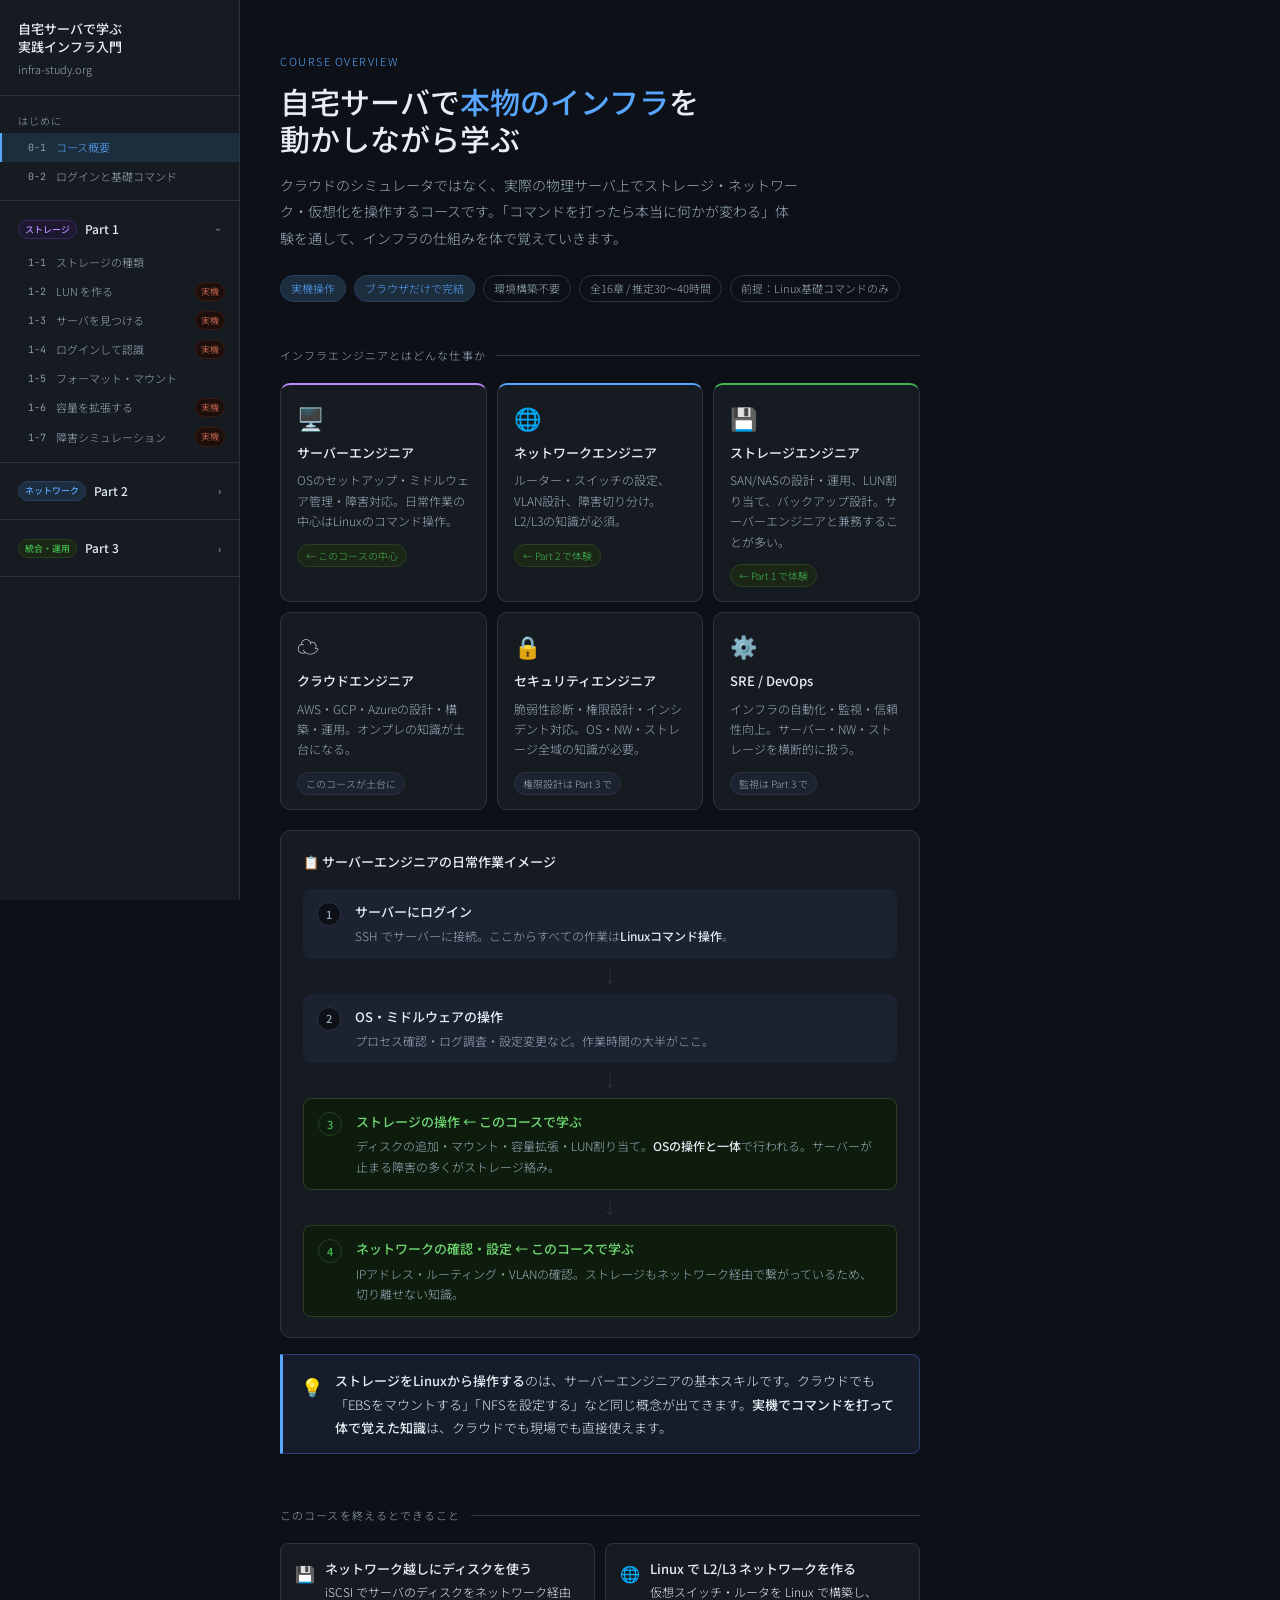
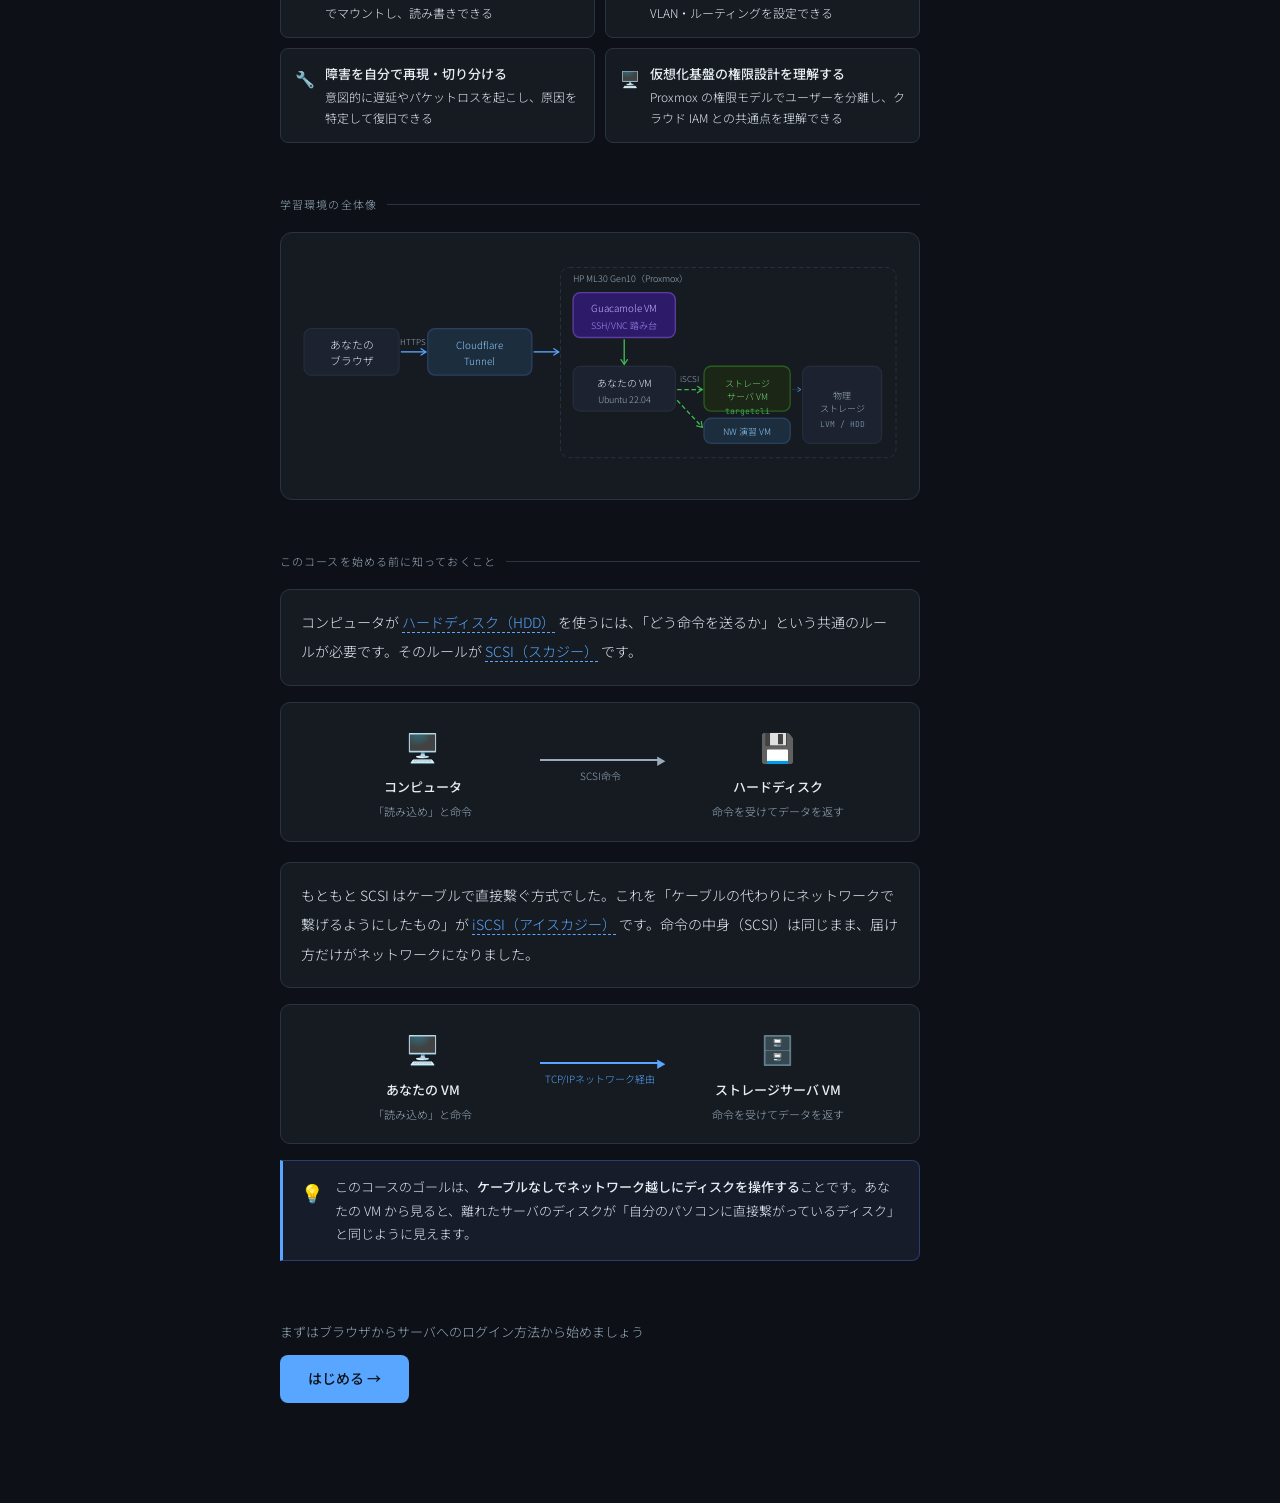
==== index.html @ ab0e3cfe "first commit" ====
<!DOCTYPE html>
<html lang="ja">
<head>
<meta charset="UTF-8">
<meta name="viewport" content="width=device-width, initial-scale=1.0">
<title>自宅サーバで学ぶ実践インフラ入門</title>
<style>
@import url('https://fonts.googleapis.com/css2?family=JetBrains+Mono:wght@400;600&family=Noto+Sans+JP:wght@300;400;500&display=swap');

:root {
  --bg: #0d1117; --bg2: #161b22; --bg3: #1c2230;
  --border: #2a3441; --text: #e2eaf3; --muted: #9aacbc;
  --accent: #58a6ff; --green: #3fb950; --amber: #d29922;
  --purple: #bc8cff; --coral: #f78166;
  --sidebar-w: 240px;
}
* { box-sizing: border-box; margin: 0; padding: 0; }
body {
  background: var(--bg); color: var(--text);
  font-family: 'Noto Sans JP', sans-serif; font-weight: 300;
  line-height: 1.7; min-height: 100vh; display: flex;
}

/* ═══ サイドバーは sidebar.js が注入 ═══ */
.main { margin-left: var(--sidebar-w); flex: 1; }
.content { max-width: 720px; padding: 52px 40px 100px; }

.hero-eyebrow { font-size: 11px; letter-spacing: 0.14em; color: var(--accent); text-transform: uppercase; margin-bottom: 12px; }
h1 { font-size: 30px; font-weight: 500; color: #e6edf3; line-height: 1.25; margin-bottom: 14px; }
h1 span { color: var(--accent); }
.hero-desc { font-size: 14px; color: var(--muted); max-width: 520px; line-height: 1.9; margin-bottom: 24px; }
.hero-badges { display: flex; gap: 8px; flex-wrap: wrap; margin-bottom: 44px; }
.badge { font-size: 11px; padding: 3px 10px; border-radius: 99px; border: 1px solid var(--border); color: var(--muted); }
.badge.hl { border-color: #2a4060; color: var(--accent); background: #1c2d3d; }

.section { margin-bottom: 52px; }
.section-title {
  font-size: 11px; letter-spacing: 0.1em; color: var(--muted);
  text-transform: uppercase; margin-bottom: 18px;
  display: flex; align-items: center; gap: 10px;
}
.section-title::after { content: ''; flex: 1; height: 1px; background: var(--border); }

/* ゴール */
.goal-grid { display: grid; grid-template-columns: 1fr 1fr; gap: 10px; }
.goal-item { display: flex; gap: 10px; align-items: flex-start; background: var(--bg2); border: 1px solid var(--border); border-radius: 8px; padding: 14px; }
.goal-icon { font-size: 16px; flex-shrink: 0; margin-top: 2px; }
.goal-text { font-size: 12px; color: var(--text); line-height: 1.7; }
.goal-text strong { color: #e6edf3; font-weight: 500; display: block; margin-bottom: 2px; font-size: 13px; }

/* 構成図 */
.arch-box { background: var(--bg2); border: 1px solid var(--border); border-radius: 12px; padding: 22px 14px; }

/* ─── 「とは」A案：ツールチップ ─── */
.sample-tag {
  display: inline-flex; align-items: center; gap: 6px;
  font-size: 11px; color: var(--amber); background: #1c1a0d;
  border: 1px solid #3a3010; border-radius: 6px; padding: 3px 10px; margin-bottom: 12px;
}
.tw { position: relative; display: inline; }
.tt {
  border-bottom: 1px dashed var(--accent); color: var(--accent);
  cursor: help;
}
.tb {
  display: none; position: absolute; bottom: calc(100% + 8px); left: 50%;
  transform: translateX(-50%);
  background: #1c2d3d; border: 1px solid #2a4060; border-radius: 8px;
  padding: 10px 14px; font-size: 12px; color: var(--text); line-height: 1.7;
  width: 250px; z-index: 200; pointer-events: none;
  box-shadow: 0 4px 16px rgba(0,0,0,0.5);
}
.tb::after {
  content: ''; position: absolute; top: 100%; left: 50%; transform: translateX(-50%);
  border: 6px solid transparent; border-top-color: #2a4060;
}
.tw:hover .tb { display: block; }
.tb-term { font-size: 10px; color: var(--accent); font-weight: 500; margin-bottom: 4px; text-transform: uppercase; letter-spacing: 0.06em; }

.sample-text {
  background: var(--bg2); border: 1px solid var(--border);
  border-radius: 10px; padding: 18px 20px; font-size: 14px; line-height: 2.1; color: var(--text);
}

/* ─── 前提説明 ─── */
.prereq-text {
  font-size: 14px; line-height: 2.1; color: var(--text);
  background: var(--bg2); border: 1px solid var(--border);
  border-radius: 10px; padding: 18px 20px; margin-bottom: 16px;
}
.prereq-flow {
  display: flex; align-items: center; gap: 0;
  background: var(--bg2); border: 1px solid var(--border);
  border-radius: 10px; padding: 20px 24px; margin-bottom: 16px;
}
.pf-node {
  flex: 1; text-align: center;
}
.pf-icon { font-size: 28px; margin-bottom: 6px; }
.pf-label { font-size: 13px; font-weight: 500; color: #e6edf3; margin-bottom: 4px; }
.pf-sub { font-size: 11px; color: var(--muted); }
.pf-arrow {
  flex: 0 0 120px; display: flex; flex-direction: column;
  align-items: center; gap: 6px;
}
.pf-arrow-line {
  width: 100%; height: 2px; background: var(--muted);
  position: relative;
}
.pf-arrow-line::after {
  content: '▶'; position: absolute; right: -6px; top: 50%;
  transform: translateY(-50%); font-size: 10px; color: var(--muted);
}
.pf-network { background: var(--accent); }
.pf-network::after { color: var(--accent); }
.pf-arrow-tag { font-size: 10px; color: var(--muted); text-align: center; }
.prereq-point {
  display: flex; gap: 12px; align-items: flex-start;
  background: #161c2a; border: 1px solid #2a3d6e; border-left: 3px solid var(--accent);
  border-radius: 0 8px 8px 0; padding: 14px 18px;
  font-size: 13px; color: var(--text); line-height: 1.8;
}
.prereq-point strong { color: #e6edf3; font-weight: 500; }
.pp-icon { font-size: 18px; flex-shrink: 0; margin-top: 1px; }

/* ── インフラ業種 ── */
.infra-roles {
  display: grid; grid-template-columns: 1fr 1fr 1fr; gap: 10px; margin-bottom: 20px;
}
.ir-item {
  background: var(--bg2); border: 1px solid var(--border);
  border-radius: 10px; padding: 14px 16px;
}
.ir-server  { border-top: 2px solid var(--purple); }
.ir-network { border-top: 2px solid var(--accent); }
.ir-storage { border-top: 2px solid var(--green); }
.ir-icon { font-size: 22px; margin-bottom: 6px; }
.ir-name { font-size: 13px; font-weight: 500; color: #e6edf3; margin-bottom: 6px; }
.ir-desc { font-size: 12px; color: var(--muted); line-height: 1.7; margin-bottom: 8px; }
.ir-tag {
  font-size: 10px; padding: 2px 8px; border-radius: 99px; display: inline-block;
  background: var(--bg3); color: var(--muted); border: 1px solid var(--border);
}
.ir-this { background: #1c2616; color: var(--green); border-color: #2a4020; }

/* ── 日常作業フロー ── */
.infra-day {
  background: var(--bg2); border: 1px solid var(--border);
  border-radius: 10px; padding: 20px 22px; margin-bottom: 16px;
}
.infra-day-title { font-size: 13px; font-weight: 500; color: #e6edf3; margin-bottom: 16px; }
.infra-day-flow { display: flex; flex-direction: column; gap: 0; }
.idf-step {
  display: flex; gap: 14px; align-items: flex-start;
  padding: 12px 14px; border-radius: 8px; background: var(--bg3);
}
.idf-highlight { background: #0e1c0d; border: 1px solid #2a4020; }
.idf-arrow { text-align: center; color: var(--border); font-size: 16px; padding: 4px 0 4px 20px; }
.idf-num {
  width: 24px; height: 24px; border-radius: 50%; background: var(--bg);
  border: 1px solid var(--border); display: flex; align-items: center; justify-content: center;
  font-size: 11px; font-weight: 500; color: var(--muted); flex-shrink: 0; margin-top: 1px;
}
.idf-highlight .idf-num { border-color: #2a4020; color: var(--green); background: #0e1c0d; }
.idf-title { font-size: 13px; font-weight: 500; color: #e6edf3; margin-bottom: 3px; }
.idf-highlight .idf-title { color: #6fd672; }
.idf-desc { font-size: 12px; color: var(--muted); line-height: 1.7; }
.idf-desc strong { color: var(--text); font-weight: 500; }

/* ── なぜ学ぶか ── */
.infra-why {
  display: flex; gap: 12px; align-items: flex-start;
  background: #161c2a; border: 1px solid #2a3d6e; border-left: 3px solid var(--accent);
  border-radius: 0 8px 8px 0; padding: 14px 18px;
  font-size: 13px; color: var(--text); line-height: 1.8;
}
.infra-why strong { color: #e6edf3; font-weight: 500; }
.iw-icon { font-size: 18px; flex-shrink: 0; margin-top: 1px; }

/* スタート */
.start-area { display: flex; flex-direction: column; align-items: flex-start; gap: 12px; padding-top: 8px; }
.start-note { font-size: 13px; color: var(--muted); }
.start-btn {
  display: inline-flex; align-items: center; gap: 8px; padding: 12px 28px;
  border-radius: 8px; background: var(--accent); color: #0d1117;
  font-size: 14px; font-weight: 500; font-family: 'Noto Sans JP', sans-serif;
  border: none; cursor: pointer; text-decoration: none; transition: opacity 0.15s;
}
.start-btn:hover { opacity: 0.88; }
</style>
</head>
<body data-page="index.html">

<!-- ═══ メイン ═══ -->
<main class="main sb-main-wrap">
<div class="content">

  <p class="hero-eyebrow">Course Overview</p>
  <h1>自宅サーバで<span>本物のインフラ</span>を<br>動かしながら学ぶ</h1>
  <p class="hero-desc">クラウドのシミュレータではなく、実際の物理サーバ上でストレージ・ネットワーク・仮想化を操作するコースです。「コマンドを打ったら本当に何かが変わる」体験を通して、インフラの仕組みを体で覚えていきます。</p>
  <div class="hero-badges">
    <span class="badge hl">実機操作</span>
    <span class="badge hl">ブラウザだけで完結</span>
    <span class="badge">環境構築不要</span>
    <span class="badge">全16章 / 推定30〜40時間</span>
    <span class="badge">前提：Linux基礎コマンドのみ</span>
  </div>

  <!-- インフラ業種とストレージの位置づけ -->
  <div class="section">
    <p class="section-title">インフラエンジニアとはどんな仕事か</p>

    <div class="infra-roles">
      <div class="ir-item ir-server">
        <div class="ir-icon">🖥️</div>
        <div class="ir-name">サーバーエンジニア</div>
        <div class="ir-desc">OSのセットアップ・ミドルウェア管理・障害対応。日常作業の中心はLinuxのコマンド操作。</div>
        <div class="ir-tag ir-this">← このコースの中心</div>
      </div>
      <div class="ir-item ir-network">
        <div class="ir-icon">🌐</div>
        <div class="ir-name">ネットワークエンジニア</div>
        <div class="ir-desc">ルーター・スイッチの設定、VLAN設計、障害切り分け。L2/L3の知識が必須。</div>
        <div class="ir-tag ir-this">← Part 2 で体験</div>
      </div>
      <div class="ir-item ir-storage">
        <div class="ir-icon">💾</div>
        <div class="ir-name">ストレージエンジニア</div>
        <div class="ir-desc">SAN/NASの設計・運用、LUN割り当て、バックアップ設計。サーバーエンジニアと兼務することが多い。</div>
        <div class="ir-tag ir-this">← Part 1 で体験</div>
      </div>
      <div class="ir-item">
        <div class="ir-icon">☁️</div>
        <div class="ir-name">クラウドエンジニア</div>
        <div class="ir-desc">AWS・GCP・Azureの設計・構築・運用。オンプレの知識が土台になる。</div>
        <div class="ir-tag">このコースが土台に</div>
      </div>
      <div class="ir-item">
        <div class="ir-icon">🔒</div>
        <div class="ir-name">セキュリティエンジニア</div>
        <div class="ir-desc">脆弱性診断・権限設計・インシデント対応。OS・NW・ストレージ全域の知識が必要。</div>
        <div class="ir-tag">権限設計は Part 3 で</div>
      </div>
      <div class="ir-item">
        <div class="ir-icon">⚙️</div>
        <div class="ir-name">SRE / DevOps</div>
        <div class="ir-desc">インフラの自動化・監視・信頼性向上。サーバー・NW・ストレージを横断的に扱う。</div>
        <div class="ir-tag">監視は Part 3 で</div>
      </div>
    </div>

    <div class="infra-day">
      <div class="infra-day-title">📋 サーバーエンジニアの日常作業イメージ</div>
      <div class="infra-day-flow">
        <div class="idf-step">
          <div class="idf-num">1</div>
          <div class="idf-body">
            <div class="idf-title">サーバーにログイン</div>
            <div class="idf-desc">SSH でサーバーに接続。ここからすべての作業は<strong>Linuxコマンド操作</strong>。</div>
          </div>
        </div>
        <div class="idf-arrow">↓</div>
        <div class="idf-step">
          <div class="idf-num">2</div>
          <div class="idf-body">
            <div class="idf-title">OS・ミドルウェアの操作</div>
            <div class="idf-desc">プロセス確認・ログ調査・設定変更など。作業時間の大半がここ。</div>
          </div>
        </div>
        <div class="idf-arrow">↓</div>
        <div class="idf-step idf-highlight">
          <div class="idf-num">3</div>
          <div class="idf-body">
            <div class="idf-title">ストレージの操作 ← このコースで学ぶ</div>
            <div class="idf-desc">ディスクの追加・マウント・容量拡張・LUN割り当て。<strong>OSの操作と一体</strong>で行われる。サーバーが止まる障害の多くがストレージ絡み。</div>
          </div>
        </div>
        <div class="idf-arrow">↓</div>
        <div class="idf-step idf-highlight">
          <div class="idf-num">4</div>
          <div class="idf-body">
            <div class="idf-title">ネットワークの確認・設定 ← このコースで学ぶ</div>
            <div class="idf-desc">IPアドレス・ルーティング・VLANの確認。ストレージもネットワーク経由で繋がっているため、切り離せない知識。</div>
          </div>
        </div>
      </div>
    </div>

    <div class="infra-why">
      <span class="iw-icon">💡</span>
      <div>
        <strong>ストレージをLinuxから操作する</strong>のは、サーバーエンジニアの基本スキルです。クラウドでも「EBSをマウントする」「NFSを設定する」など同じ概念が出てきます。<strong>実機でコマンドを打って体で覚えた知識</strong>は、クラウドでも現場でも直接使えます。
      </div>
    </div>
  </div>

  <!-- ゴール -->
  <div class="section">
    <p class="section-title">このコースを終えるとできること</p>
    <div class="goal-grid">
      <div class="goal-item"><span class="goal-icon">💾</span><div class="goal-text"><strong>ネットワーク越しにディスクを使う</strong>iSCSI でサーバのディスクをネットワーク経由でマウントし、読み書きできる</div></div>
      <div class="goal-item"><span class="goal-icon">🌐</span><div class="goal-text"><strong>Linux で L2/L3 ネットワークを作る</strong>仮想スイッチ・ルータを Linux で構築し、VLAN・ルーティングを設定できる</div></div>
      <div class="goal-item"><span class="goal-icon">🔧</span><div class="goal-text"><strong>障害を自分で再現・切り分ける</strong>意図的に遅延やパケットロスを起こし、原因を特定して復旧できる</div></div>
      <div class="goal-item"><span class="goal-icon">🖥️</span><div class="goal-text"><strong>仮想化基盤の権限設計を理解する</strong>Proxmox の権限モデルでユーザーを分離し、クラウド IAM との共通点を理解できる</div></div>
    </div>
  </div>

  <!-- 構成図 -->
  <div class="section">
    <p class="section-title">学習環境の全体像</p>
    <div class="arch-box">
      <svg width="100%" viewBox="0 0 680 240" xmlns="http://www.w3.org/2000/svg">
        <defs>
          <marker id="arr" viewBox="0 0 10 10" refX="8" refY="5" markerWidth="6" markerHeight="6" orient="auto-start-reverse"><path d="M2 1L8 5L2 9" fill="none" stroke="#58a6ff" stroke-width="1.5" stroke-linecap="round"/></marker>
          <marker id="arr-g" viewBox="0 0 10 10" refX="8" refY="5" markerWidth="6" markerHeight="6" orient="auto-start-reverse"><path d="M2 1L8 5L2 9" fill="none" stroke="#3fb950" stroke-width="1.5" stroke-linecap="round"/></marker>
        </defs>
        <rect x="10" y="82" width="106" height="52" rx="8" fill="#1c2230" stroke="#2a3441" stroke-width="1"/>
        <text x="63" y="105" text-anchor="middle" font-family="Noto Sans JP,sans-serif" font-size="12" fill="#e2eaf3">あなたの</text>
        <text x="63" y="123" text-anchor="middle" font-family="Noto Sans JP,sans-serif" font-size="12" fill="#e2eaf3">ブラウザ</text>
        <line x1="118" y1="108" x2="146" y2="108" stroke="#58a6ff" stroke-width="1.5" marker-end="url(#arr)"/>
        <text x="132" y="100" text-anchor="middle" font-family="Noto Sans JP,sans-serif" font-size="9" fill="#9aacbc">HTTPS</text>
        <rect x="148" y="82" width="116" height="52" rx="8" fill="#1c2d3d" stroke="#2a4060" stroke-width="1.5"/>
        <text x="206" y="105" text-anchor="middle" font-family="Noto Sans JP,sans-serif" font-size="11" fill="#8ecbff">Cloudflare</text>
        <text x="206" y="123" text-anchor="middle" font-family="Noto Sans JP,sans-serif" font-size="11" fill="#8ecbff">Tunnel</text>
        <line x1="266" y1="108" x2="294" y2="108" stroke="#58a6ff" stroke-width="1.5" marker-end="url(#arr)"/>
        <rect x="296" y="14" width="374" height="212" rx="10" fill="none" stroke="#2a3441" stroke-width="1" stroke-dasharray="5 3"/>
        <text x="310" y="30" font-family="Noto Sans JP,sans-serif" font-size="10" fill="#9aacbc">HP ML30 Gen10（Proxmox）</text>
        <rect x="310" y="42" width="114" height="50" rx="8" fill="#2d1b69" stroke="#5a3d9e" stroke-width="1.5"/>
        <text x="367" y="64" text-anchor="middle" font-family="Noto Sans JP,sans-serif" font-size="11" fill="#c4b5fd">Guacamole VM</text>
        <text x="367" y="82" text-anchor="middle" font-family="Noto Sans JP,sans-serif" font-size="10" fill="#a78bfa">SSH/VNC 踏み台</text>
        <line x1="367" y1="94" x2="367" y2="122" stroke="#3fb950" stroke-width="1.5" marker-end="url(#arr-g)"/>
        <rect x="310" y="124" width="114" height="50" rx="8" fill="#1c2230" stroke="#2a3441" stroke-width="1"/>
        <text x="367" y="147" text-anchor="middle" font-family="Noto Sans JP,sans-serif" font-size="11" fill="#e2eaf3">あなたの VM</text>
        <text x="367" y="165" text-anchor="middle" font-family="Noto Sans JP,sans-serif" font-size="10" fill="#9aacbc">Ubuntu 22.04</text>
        <line x1="426" y1="150" x2="454" y2="150" stroke="#3fb950" stroke-width="1.5" stroke-dasharray="5 3" marker-end="url(#arr-g)"/>
        <text x="440" y="142" text-anchor="middle" font-family="Noto Sans JP,sans-serif" font-size="9" fill="#9aacbc">iSCSI</text>
        <line x1="426" y1="162" x2="454" y2="192" stroke="#3fb950" stroke-width="1.5" stroke-dasharray="5 3" marker-end="url(#arr-g)"/>
        <rect x="456" y="124" width="96" height="50" rx="8" fill="#1c2616" stroke="#2a5c1c" stroke-width="1.5"/>
        <text x="504" y="147" text-anchor="middle" font-family="Noto Sans JP,sans-serif" font-size="10" fill="#6fd672">ストレージ</text>
        <text x="504" y="162" text-anchor="middle" font-family="Noto Sans JP,sans-serif" font-size="10" fill="#6fd672">サーバ VM</text>
        <text x="504" y="177" text-anchor="middle" font-family="JetBrains Mono,monospace" font-size="9" fill="#3fb950">targetcli</text>
        <rect x="456" y="182" width="96" height="28" rx="8" fill="#1c2d3d" stroke="#2a4060" stroke-width="1.5"/>
        <text x="504" y="201" text-anchor="middle" font-family="Noto Sans JP,sans-serif" font-size="10" fill="#8ecbff">NW 演習 VM</text>
        <rect x="566" y="124" width="88" height="86" rx="8" fill="#1c2230" stroke="#2a3441" stroke-width="1"/>
        <text x="610" y="160" text-anchor="middle" font-family="Noto Sans JP,sans-serif" font-size="10" fill="#9aacbc">物理</text>
        <text x="610" y="175" text-anchor="middle" font-family="Noto Sans JP,sans-serif" font-size="10" fill="#9aacbc">ストレージ</text>
        <text x="610" y="192" text-anchor="middle" font-family="JetBrains Mono,monospace" font-size="9" fill="#7a8fa3">LVM / HDD</text>
        <line x1="554" y1="150" x2="564" y2="150" stroke="#2a3441" stroke-width="1" marker-end="url(#arr)"/>
      </svg>
    </div>
  </div>

  <!-- ════ 前提知識：HDD と SCSI の関係 ════ -->
  <div class="section">
    <p class="section-title">このコースを始める前に知っておくこと</p>

    <div class="prereq-text">
      コンピュータが
      <span class="tw"><span class="tt">ハードディスク（HDD）</span><span class="tb"><div class="tb-term">ハードディスク（HDD）とは</div>データを記録する部品。コンピュータの「引き出し」のようなもので、ファイルやOSを保存しておく。電源を切ってもデータが消えない。</span></span>
      を使うには、「どう命令を送るか」という共通のルールが必要です。そのルールが
      <span class="tw"><span class="tt">SCSI（スカジー）</span><span class="tb"><div class="tb-term">SCSI とは</div>コンピュータとディスクの間で命令をやり取りするための通信規格。「読み込め」「書き込め」などの命令を標準化したもの。1980年代から使われている歴史ある規格。</span></span>
      です。
    </div>

    <div class="prereq-flow">
      <div class="pf-node">
        <div class="pf-icon">🖥️</div>
        <div class="pf-label">コンピュータ</div>
        <div class="pf-sub">「読み込め」と命令</div>
      </div>
      <div class="pf-arrow">
        <div class="pf-arrow-line"></div>
        <div class="pf-arrow-tag">SCSI命令</div>
      </div>
      <div class="pf-node">
        <div class="pf-icon">💾</div>
        <div class="pf-label">ハードディスク</div>
        <div class="pf-sub">命令を受けてデータを返す</div>
      </div>
    </div>

    <div class="prereq-text" style="margin-top:20px">
      もともと SCSI はケーブルで直接繋ぐ方式でした。これを「ケーブルの代わりにネットワークで繋げるようにしたもの」が
      <span class="tw"><span class="tt">iSCSI（アイスカジー）</span><span class="tb"><div class="tb-term">iSCSI とは</div>「internet SCSI」の略。SCSI命令をTCP/IPネットワーク上で送れるようにした規格。離れた場所にあるディスクをまるでローカルに繋がっているかのように使える。</span></span>
      です。命令の中身（SCSI）は同じまま、届け方だけがネットワークになりました。
    </div>

    <div class="prereq-flow">
      <div class="pf-node">
        <div class="pf-icon">🖥️</div>
        <div class="pf-label">あなたの VM</div>
        <div class="pf-sub">「読み込め」と命令</div>
      </div>
      <div class="pf-arrow">
        <div class="pf-arrow-line pf-network"></div>
        <div class="pf-arrow-tag" style="color:var(--accent)">TCP/IPネットワーク経由</div>
      </div>
      <div class="pf-node">
        <div class="pf-icon">🗄️</div>
        <div class="pf-label">ストレージサーバ VM</div>
        <div class="pf-sub">命令を受けてデータを返す</div>
      </div>
    </div>

    <div class="prereq-point">
      <span class="pp-icon">💡</span>
      <div>このコースのゴールは、<strong>ケーブルなしでネットワーク越しにディスクを操作する</strong>ことです。あなたの VM から見ると、離れたサーバのディスクが「自分のパソコンに直接繋がっているディスク」と同じように見えます。</div>
    </div>
  </div>

  <!-- スタート -->
  <div class="start-area">
    <p class="start-note">まずはブラウザからサーバへのログイン方法から始めましょう</p>
    <a href="intro.html" class="start-btn">はじめる →</a>
  </div>

</div>
</main>

<script src="sidebar.js"></script>
</body>
</html>
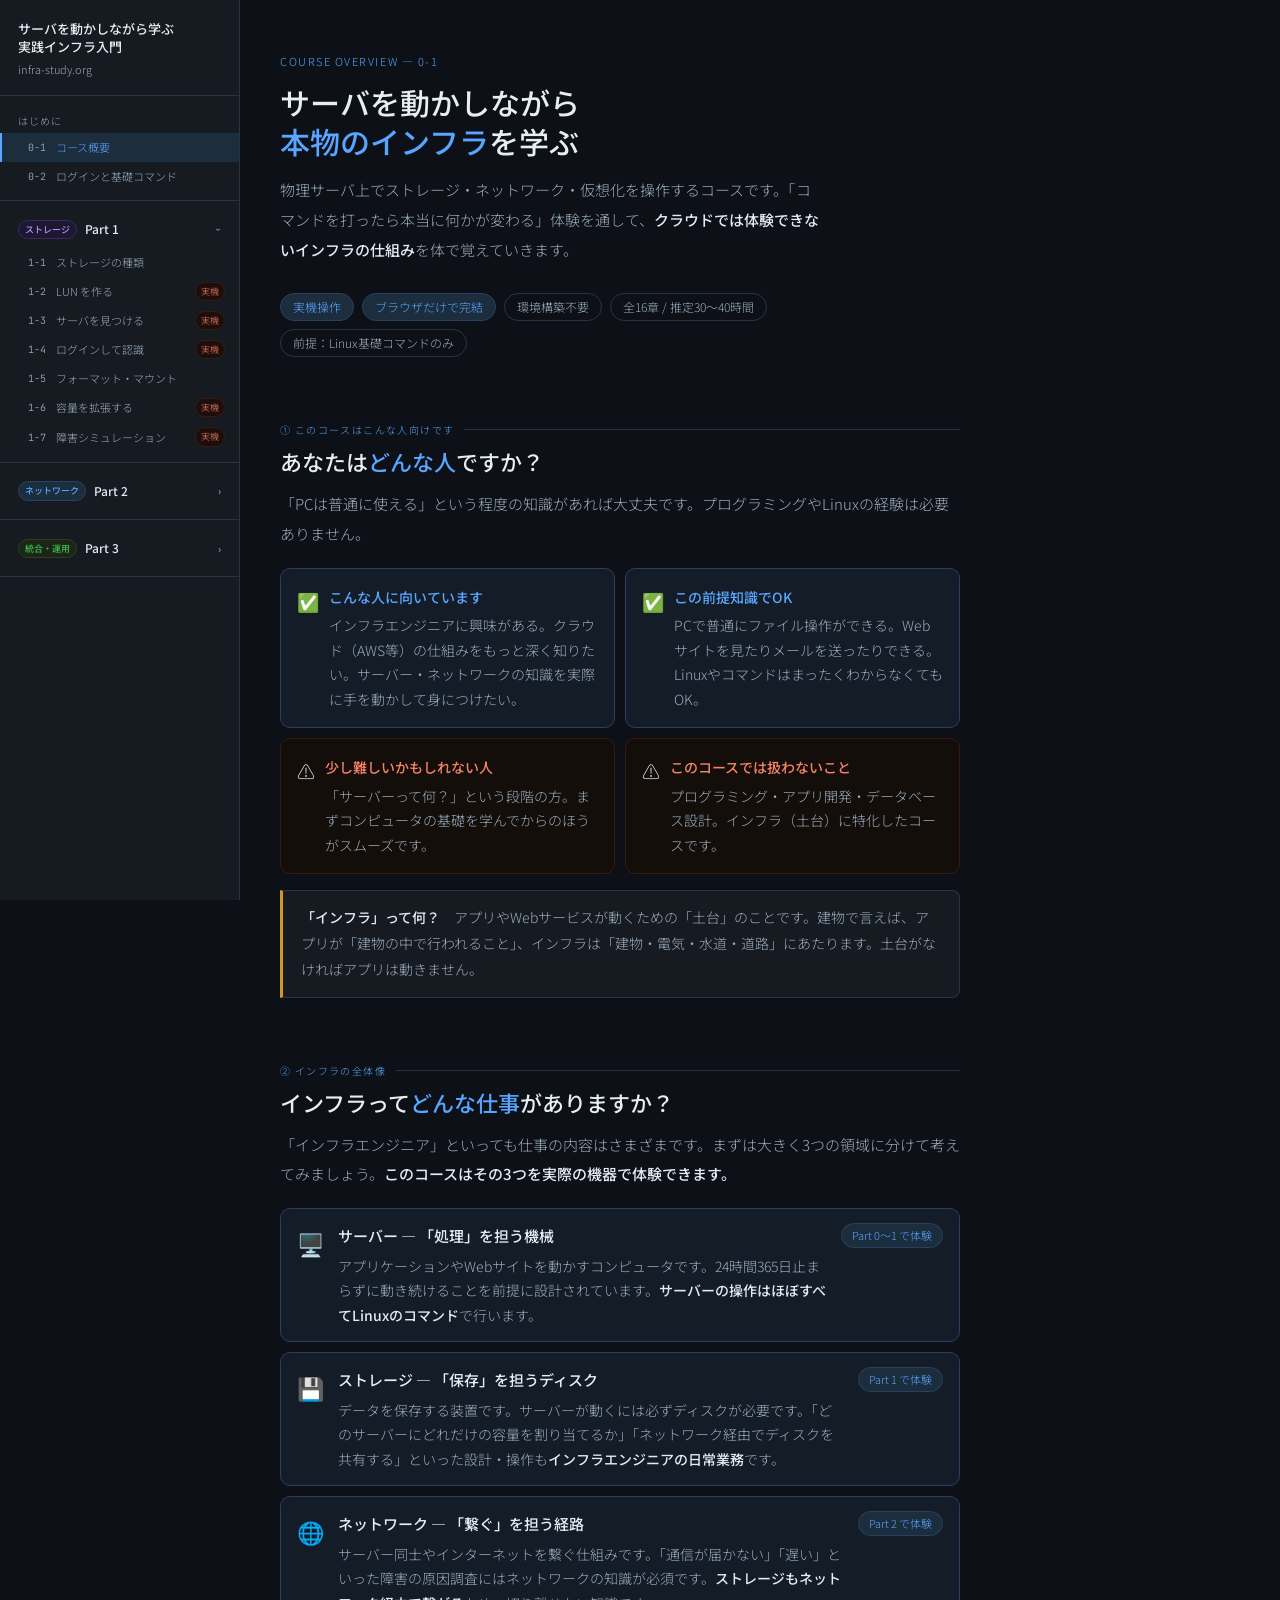
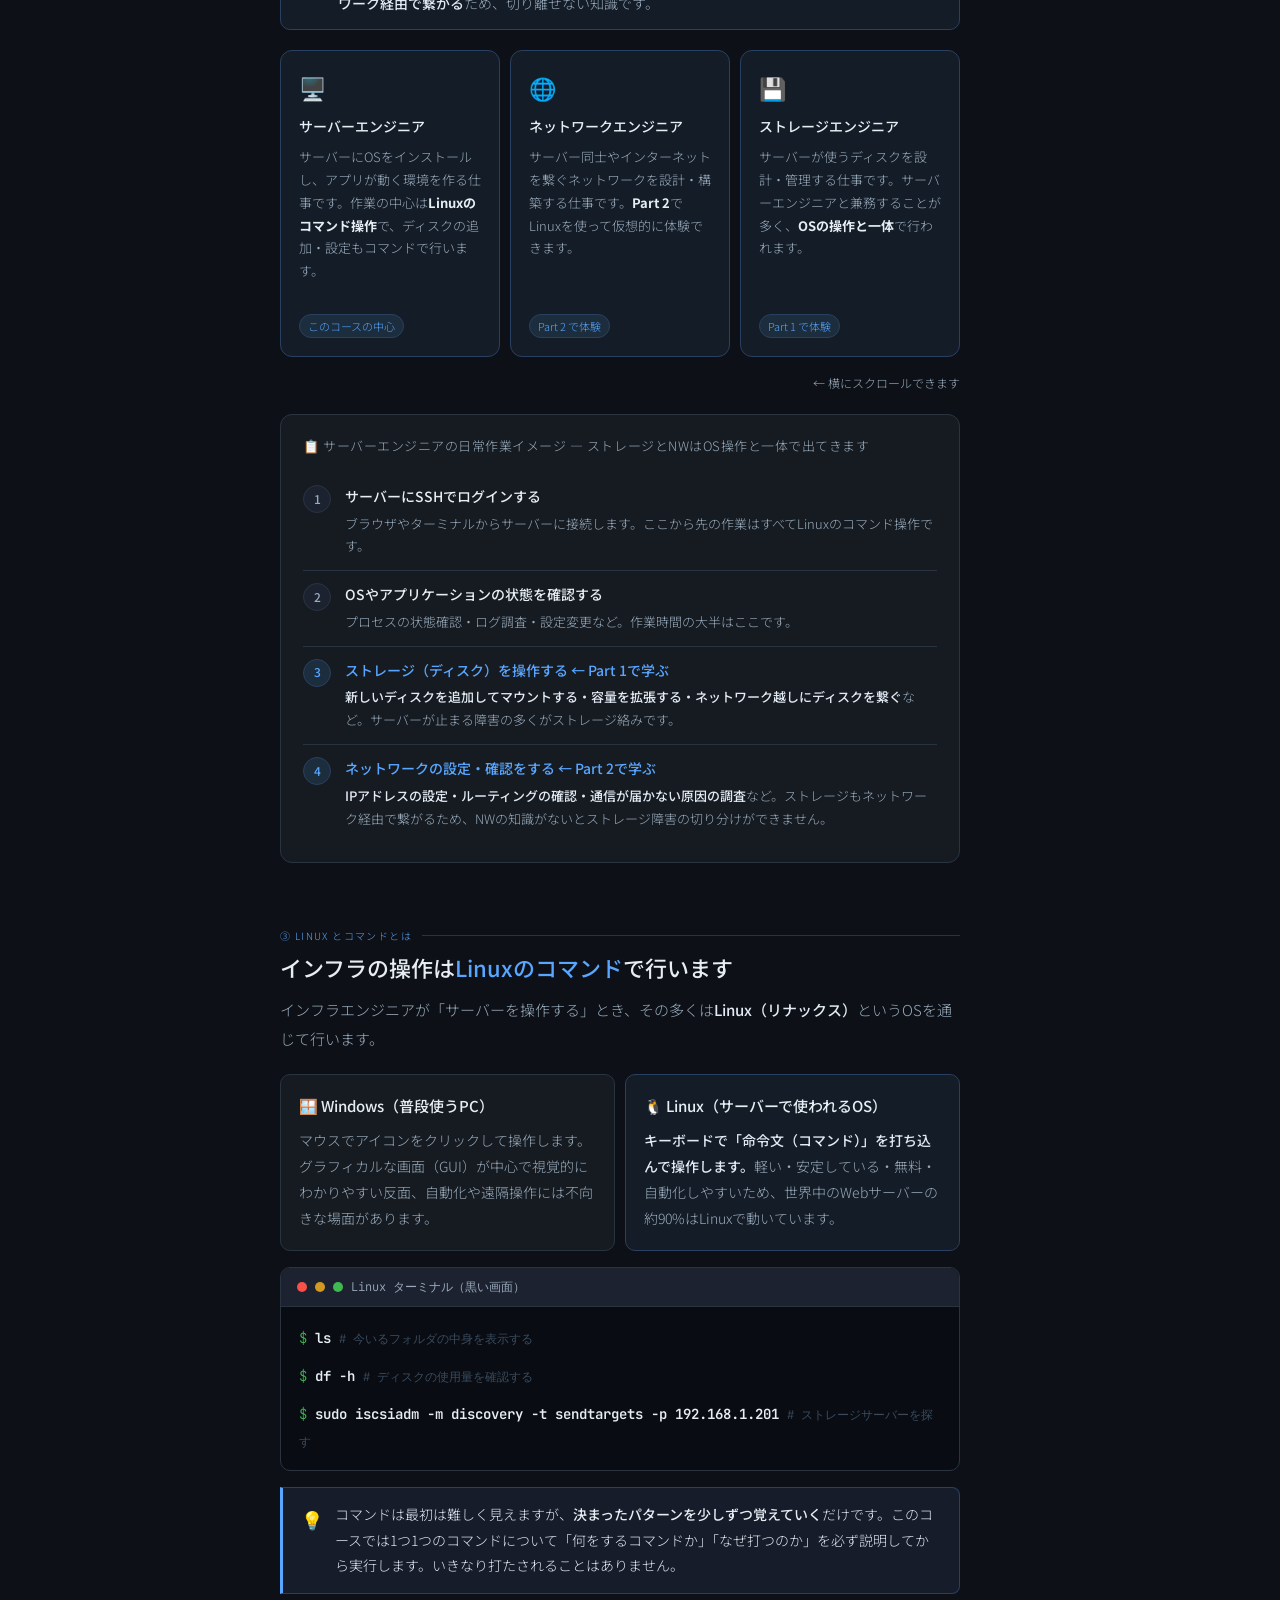
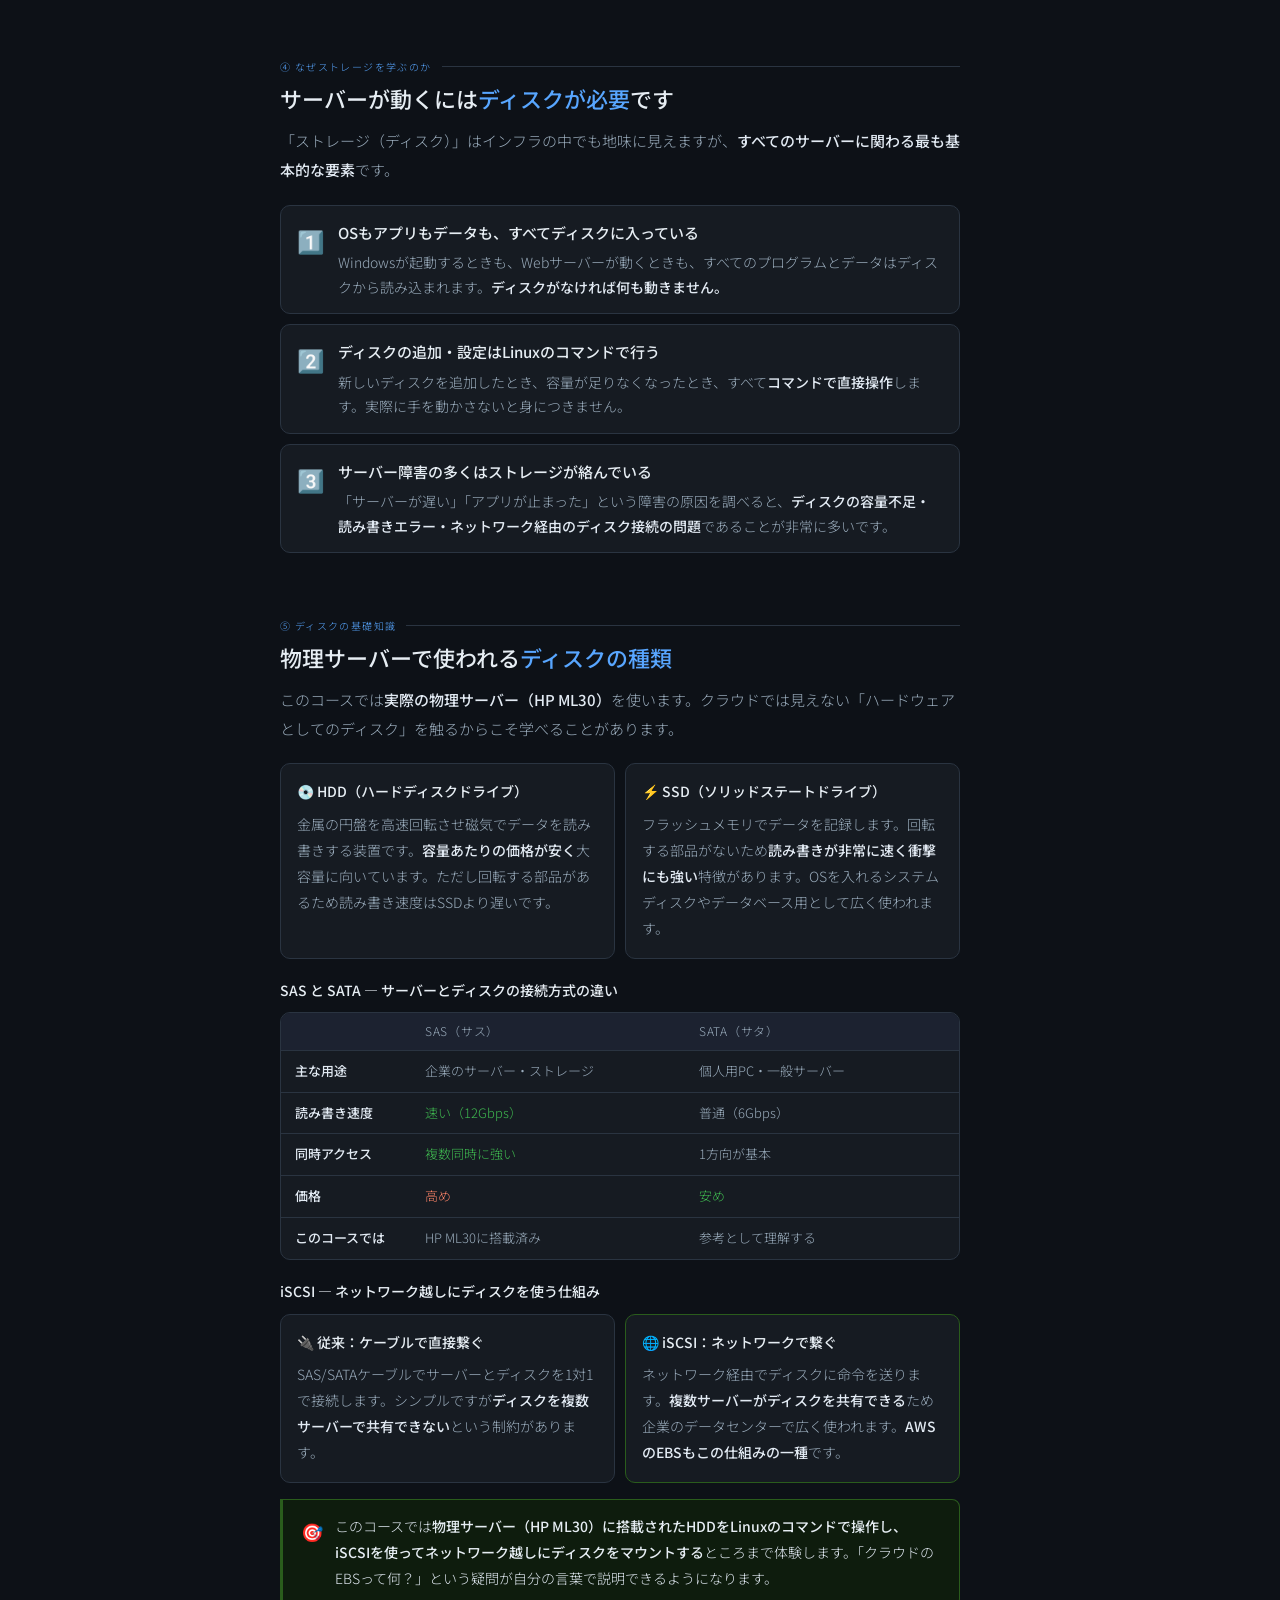
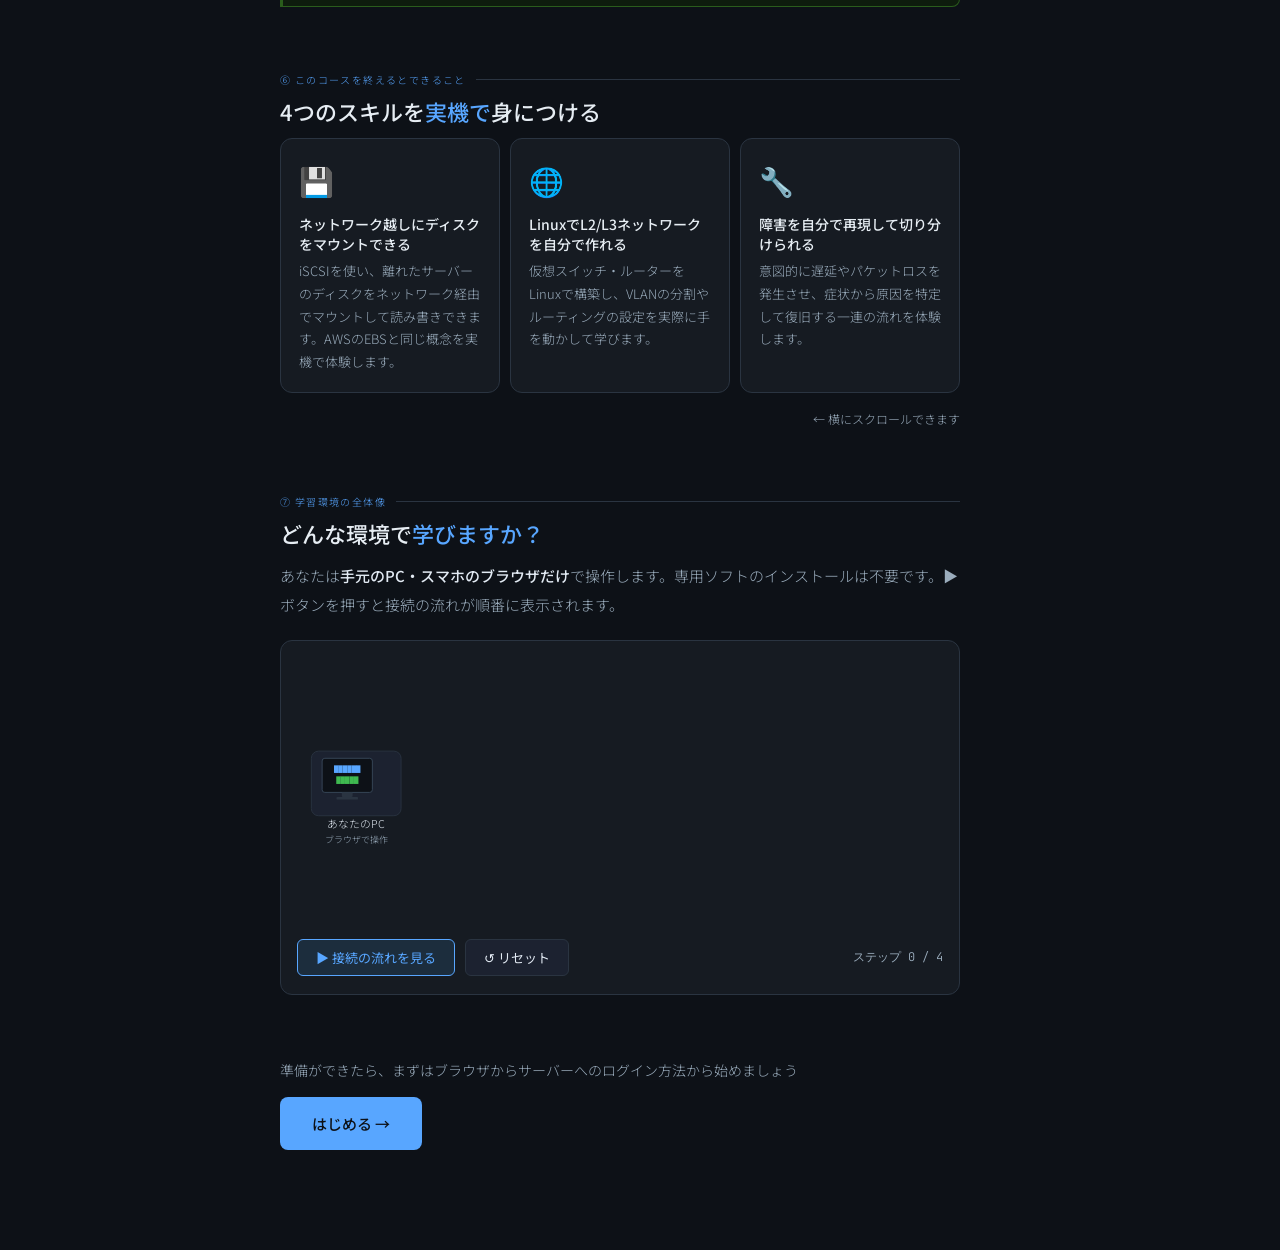
==== commit 012fb23c: "全ページ刷新・共通化完了" ====
--- a/index.html
+++ b/index.html
@@ -3,420 +3,572 @@
 <head>
 <meta charset="UTF-8">
 <meta name="viewport" content="width=device-width, initial-scale=1.0">
-<title>自宅サーバで学ぶ実践インフラ入門</title>
+<title>コース概要 — 実践インフラ入門</title>
+<link rel="stylesheet" href="style.css">
 <style>
-@import url('https://fonts.googleapis.com/css2?family=JetBrains+Mono:wght@400;600&family=Noto+Sans+JP:wght@300;400;500&display=swap');
-
-:root {
-  --bg: #0d1117; --bg2: #161b22; --bg3: #1c2230;
-  --border: #2a3441; --text: #e2eaf3; --muted: #9aacbc;
-  --accent: #58a6ff; --green: #3fb950; --amber: #d29922;
-  --purple: #bc8cff; --coral: #f78166;
-  --sidebar-w: 240px;
-}
-* { box-sizing: border-box; margin: 0; padding: 0; }
-body {
-  background: var(--bg); color: var(--text);
-  font-family: 'Noto Sans JP', sans-serif; font-weight: 300;
-  line-height: 1.7; min-height: 100vh; display: flex;
-}
-
-/* ═══ サイドバーは sidebar.js が注入 ═══ */
-.main { margin-left: var(--sidebar-w); flex: 1; }
-.content { max-width: 720px; padding: 52px 40px 100px; }
-
+/* index.html 専用スタイル */
+body.layout-page .sb-main-wrap { min-height: 100vh; }
+.content { max-width: 760px; padding: 52px 40px 100px; }
+
+.section { margin-bottom: 64px; }
+.section-eyebrow {
+  font-size: 10px; letter-spacing: 0.14em; color: var(--accent);
+  text-transform: uppercase; margin-bottom: 8px;
+  display: flex; align-items: center; gap: 10px;
+}
+.section-eyebrow::after { content: ''; flex: 1; height: 1px; background: var(--border); }
+h2 { font-size: 22px; font-weight: 500; color: #e6edf3; margin-bottom: 12px; line-height: 1.4; }
+h2 span { color: var(--accent); }
+.lead { font-size: 15px; color: var(--muted); line-height: 1.95; margin-bottom: 20px; }
+.lead strong { color: var(--text); font-weight: 500; }
+
+/* ヒーロー */
+.hero { margin-bottom: 64px; }
 .hero-eyebrow { font-size: 11px; letter-spacing: 0.14em; color: var(--accent); text-transform: uppercase; margin-bottom: 12px; }
-h1 { font-size: 30px; font-weight: 500; color: #e6edf3; line-height: 1.25; margin-bottom: 14px; }
-h1 span { color: var(--accent); }
-.hero-desc { font-size: 14px; color: var(--muted); max-width: 520px; line-height: 1.9; margin-bottom: 24px; }
-.hero-badges { display: flex; gap: 8px; flex-wrap: wrap; margin-bottom: 44px; }
-.badge { font-size: 11px; padding: 3px 10px; border-radius: 99px; border: 1px solid var(--border); color: var(--muted); }
+.hero-title { font-size: 30px; font-weight: 500; color: #e6edf3; line-height: 1.3; margin-bottom: 14px; }
+.hero-title span { color: var(--accent); }
+.hero-desc { font-size: 15px; color: var(--muted); max-width: 540px; line-height: 2; margin-bottom: 28px; }
+.hero-desc strong { color: var(--text); font-weight: 500; }
+.hero-badges { display: flex; gap: 8px; flex-wrap: wrap; }
+.badge { font-size: 12px; padding: 3px 12px; border-radius: 99px; border: 1px solid var(--border); color: var(--muted); }
 .badge.hl { border-color: #2a4060; color: var(--accent); background: #1c2d3d; }
 
-.section { margin-bottom: 52px; }
-.section-title {
-  font-size: 11px; letter-spacing: 0.1em; color: var(--muted);
-  text-transform: uppercase; margin-bottom: 18px;
-  display: flex; align-items: center; gap: 10px;
-}
-.section-title::after { content: ''; flex: 1; height: 1px; background: var(--border); }
+/* 対象者 */
+.target-grid { display: grid; grid-template-columns: 1fr 1fr; gap: 10px; margin-bottom: 16px; }
+.target-card { background: var(--bg2); border: 1px solid var(--border); border-radius: 10px; padding: 16px; display: flex; gap: 10px; align-items: flex-start; }
+.target-card.yes { border-color: #2a4060; background: #141c28; }
+.target-card.no  { border-color: #3a1a10; background: #140e0b; }
+.tc-icon { font-size: 18px; flex-shrink: 0; margin-top: 1px; }
+.tc-body { font-size: 14px; color: var(--muted); line-height: 1.75; }
+.tc-body strong { display: block; font-weight: 500; margin-bottom: 4px; font-size: 14px; }
+.tc-body.yes strong { color: var(--accent); }
+.tc-body.no  strong { color: var(--coral); }
+
+.note-box {
+  background: var(--bg2); border: 1px solid var(--border); border-left: 3px solid var(--amber);
+  border-radius: 0 8px 8px 0; padding: 14px 18px; font-size: 14px; color: var(--muted); line-height: 1.85;
+}
+.note-box strong { color: var(--text); font-weight: 500; }
+
+/* インフラの全体像 */
+.infra-layers { display: flex; flex-direction: column; gap: 10px; margin-bottom: 20px; }
+.infra-layer {
+  display: flex; gap: 14px; align-items: flex-start;
+  padding: 14px 16px; border-radius: 10px;
+  background: var(--bg2); border: 1px solid var(--border);
+}
+.infra-layer.hl { border-color: #2a4060; background: #141c28; }
+.il-icon { font-size: 22px; flex-shrink: 0; margin-top: 2px; }
+.il-body { flex: 1; }
+.il-title { font-size: 15px; font-weight: 500; color: #e6edf3; margin-bottom: 5px; }
+.il-desc { font-size: 14px; color: var(--muted); line-height: 1.75; }
+.il-desc strong { color: var(--text); font-weight: 500; }
+.il-tag {
+  font-size: 11px; padding: 2px 10px; border-radius: 99px; white-space: nowrap;
+  margin-left: auto; flex-shrink: 0; align-self: flex-start;
+  background: #1c2d3d; color: var(--accent); border: 1px solid #2a4060;
+}
+
+/* 職種カード */
+.roles-scroll { display: flex; gap: 10px; overflow-x: auto; padding-bottom: 10px; scroll-snap-type: x mandatory; }
+.roles-scroll::-webkit-scrollbar { height: 4px; }
+.roles-scroll::-webkit-scrollbar-thumb { background: var(--border); border-radius: 2px; }
+.role-card { flex: 0 0 220px; scroll-snap-align: start; background: var(--bg2); border: 1px solid var(--border); border-radius: 12px; padding: 18px; display: flex; flex-direction: column; gap: 8px; }
+.role-card.this { border-color: #2a4060; background: #141c28; }
+.role-icon { font-size: 22px; }
+.role-name { font-size: 14px; font-weight: 500; color: #e6edf3; }
+.role-desc { font-size: 13px; color: var(--muted); line-height: 1.75; flex: 1; }
+.role-tag { font-size: 11px; padding: 2px 8px; border-radius: 99px; background: var(--bg3); color: var(--muted); border: 1px solid var(--border); align-self: flex-start; }
+.role-tag.acc { background: #1c2d3d; color: var(--accent); border-color: #2a4060; }
+.scroll-hint { font-size: 12px; color: var(--muted); margin-top: 6px; text-align: right; }
+
+/* Linux説明 */
+.linux-compare { display: grid; grid-template-columns: 1fr 1fr; gap: 10px; margin-bottom: 16px; }
+.lc-card { background: var(--bg2); border: 1px solid var(--border); border-radius: 10px; padding: 18px; }
+.lc-card.hl { border-color: #2a4060; background: #141c28; }
+.lc-title { font-size: 15px; font-weight: 500; color: #e6edf3; margin-bottom: 10px; display: flex; align-items: center; gap: 8px; }
+.lc-body { font-size: 14px; color: var(--muted); line-height: 1.85; }
+.lc-body strong { color: var(--text); font-weight: 500; }
+
+/* ディスク */
+.disk-cards { display: flex; gap: 10px; flex-wrap: wrap; margin-bottom: 16px; }
+.disk-card { flex: 1 1 200px; background: var(--bg2); border: 1px solid var(--border); border-radius: 10px; padding: 16px; }
+.disk-card.hl { border-color: #2a5c1c; }
+.disk-card-title { font-size: 14px; font-weight: 500; color: #e6edf3; margin-bottom: 8px; display: flex; align-items: center; gap: 8px; }
+.disk-card-body { font-size: 14px; color: var(--muted); line-height: 1.85; }
+.disk-card-body strong { color: var(--text); font-weight: 500; }
+
+.disk-compare { background: var(--bg2); border: 1px solid var(--border); border-radius: 10px; overflow: hidden; margin-bottom: 16px; }
+.dc-header { display: grid; grid-template-columns: 130px 1fr 1fr; background: var(--bg3); border-bottom: 1px solid var(--border); font-size: 12px; color: var(--muted); letter-spacing: 0.06em; }
+.dc-header div { padding: 8px 14px; }
+.dc-row { display: grid; grid-template-columns: 130px 1fr 1fr; border-bottom: 1px solid var(--border); font-size: 13px; }
+.dc-row:last-child { border-bottom: none; }
+.dc-row div { padding: 10px 14px; color: var(--muted); line-height: 1.6; }
+.dc-row .dc-label { color: var(--text); font-weight: 500; }
+.dc-row .good { color: var(--green); }
+.dc-row .bad  { color: var(--coral); }
 
 /* ゴール */
-.goal-grid { display: grid; grid-template-columns: 1fr 1fr; gap: 10px; }
-.goal-item { display: flex; gap: 10px; align-items: flex-start; background: var(--bg2); border: 1px solid var(--border); border-radius: 8px; padding: 14px; }
-.goal-icon { font-size: 16px; flex-shrink: 0; margin-top: 2px; }
-.goal-text { font-size: 12px; color: var(--text); line-height: 1.7; }
-.goal-text strong { color: #e6edf3; font-weight: 500; display: block; margin-bottom: 2px; font-size: 13px; }
+.goal-scroll { display: flex; gap: 10px; overflow-x: auto; padding-bottom: 10px; scroll-snap-type: x mandatory; }
+.goal-scroll::-webkit-scrollbar { height: 4px; }
+.goal-scroll::-webkit-scrollbar-thumb { background: var(--border); border-radius: 2px; }
+.goal-card { flex: 0 0 220px; scroll-snap-align: start; background: var(--bg2); border: 1px solid var(--border); border-radius: 12px; padding: 18px; }
+.goal-card:hover { border-color: var(--green); }
+.goal-icon-lg { font-size: 28px; margin-bottom: 10px; }
+.goal-title { font-size: 14px; font-weight: 500; color: #e6edf3; margin-bottom: 6px; line-height: 1.4; }
+.goal-body { font-size: 13px; color: var(--muted); line-height: 1.75; }
 
 /* 構成図 */
-.arch-box { background: var(--bg2); border: 1px solid var(--border); border-radius: 12px; padding: 22px 14px; }
-
-/* ─── 「とは」A案：ツールチップ ─── */
-.sample-tag {
-  display: inline-flex; align-items: center; gap: 6px;
-  font-size: 11px; color: var(--amber); background: #1c1a0d;
-  border: 1px solid #3a3010; border-radius: 6px; padding: 3px 10px; margin-bottom: 12px;
-}
-.tw { position: relative; display: inline; }
-.tt {
-  border-bottom: 1px dashed var(--accent); color: var(--accent);
-  cursor: help;
-}
-.tb {
-  display: none; position: absolute; bottom: calc(100% + 8px); left: 50%;
-  transform: translateX(-50%);
-  background: #1c2d3d; border: 1px solid #2a4060; border-radius: 8px;
-  padding: 10px 14px; font-size: 12px; color: var(--text); line-height: 1.7;
-  width: 250px; z-index: 200; pointer-events: none;
-  box-shadow: 0 4px 16px rgba(0,0,0,0.5);
-}
-.tb::after {
-  content: ''; position: absolute; top: 100%; left: 50%; transform: translateX(-50%);
-  border: 6px solid transparent; border-top-color: #2a4060;
-}
-.tw:hover .tb { display: block; }
-.tb-term { font-size: 10px; color: var(--accent); font-weight: 500; margin-bottom: 4px; text-transform: uppercase; letter-spacing: 0.06em; }
-
-.sample-text {
-  background: var(--bg2); border: 1px solid var(--border);
-  border-radius: 10px; padding: 18px 20px; font-size: 14px; line-height: 2.1; color: var(--text);
-}
-
-/* ─── 前提説明 ─── */
-.prereq-text {
-  font-size: 14px; line-height: 2.1; color: var(--text);
-  background: var(--bg2); border: 1px solid var(--border);
-  border-radius: 10px; padding: 18px 20px; margin-bottom: 16px;
-}
-.prereq-flow {
-  display: flex; align-items: center; gap: 0;
-  background: var(--bg2); border: 1px solid var(--border);
-  border-radius: 10px; padding: 20px 24px; margin-bottom: 16px;
-}
-.pf-node {
-  flex: 1; text-align: center;
-}
-.pf-icon { font-size: 28px; margin-bottom: 6px; }
-.pf-label { font-size: 13px; font-weight: 500; color: #e6edf3; margin-bottom: 4px; }
-.pf-sub { font-size: 11px; color: var(--muted); }
-.pf-arrow {
-  flex: 0 0 120px; display: flex; flex-direction: column;
-  align-items: center; gap: 6px;
-}
-.pf-arrow-line {
-  width: 100%; height: 2px; background: var(--muted);
-  position: relative;
-}
-.pf-arrow-line::after {
-  content: '▶'; position: absolute; right: -6px; top: 50%;
-  transform: translateY(-50%); font-size: 10px; color: var(--muted);
-}
-.pf-network { background: var(--accent); }
-.pf-network::after { color: var(--accent); }
-.pf-arrow-tag { font-size: 10px; color: var(--muted); text-align: center; }
-.prereq-point {
+.arch-box { background: var(--bg2); border: 1px solid var(--border); border-radius: 12px; padding: 24px 16px 18px; }
+.arch-controls { display: flex; align-items: center; gap: 10px; margin-top: 16px; }
+.arch-btn {
+  display: inline-flex; align-items: center; gap: 6px; padding: 8px 18px;
+  border-radius: 6px; border: 1px solid var(--border); background: var(--bg3);
+  color: var(--text); font-size: 13px; font-family: 'Noto Sans JP', sans-serif;
+  cursor: pointer; transition: all 0.15s;
+}
+.arch-btn:hover { border-color: var(--accent); color: var(--accent); }
+.arch-btn.primary { background: #1c2d3d; border-color: var(--accent); color: var(--accent); }
+.arch-step-label { margin-left: auto; font-size: 12px; color: var(--muted); font-family: 'JetBrains Mono', monospace; }
+.arch-node { opacity: 0; transition: opacity 0.5s; }
+.arch-node.show { opacity: 1; }
+@keyframes dash-move { to { stroke-dashoffset: -20; } }
+.arrow-anim { stroke-dasharray: 6 4; animation: dash-move 1s linear infinite; }
+
+/* スタート */
+.start-area { display: flex; flex-direction: column; align-items: flex-start; gap: 14px; }
+.start-note { font-size: 14px; color: var(--muted); }
+.start-btn {
+  display: inline-flex; align-items: center; gap: 8px; padding: 14px 32px;
+  border-radius: 8px; background: var(--accent); color: #0d1117;
+  font-size: 15px; font-weight: 500; font-family: 'Noto Sans JP', sans-serif;
+  border: none; cursor: pointer; text-decoration: none; transition: opacity 0.15s;
+}
+.start-btn:hover { opacity: 0.88; }
+
+/* ポイントボックス */
+.point-box {
   display: flex; gap: 12px; align-items: flex-start;
   background: #161c2a; border: 1px solid #2a3d6e; border-left: 3px solid var(--accent);
   border-radius: 0 8px 8px 0; padding: 14px 18px;
-  font-size: 13px; color: var(--text); line-height: 1.8;
-}
-.prereq-point strong { color: #e6edf3; font-weight: 500; }
-.pp-icon { font-size: 18px; flex-shrink: 0; margin-top: 1px; }
-
-/* ── インフラ業種 ── */
-.infra-roles {
-  display: grid; grid-template-columns: 1fr 1fr 1fr; gap: 10px; margin-bottom: 20px;
-}
-.ir-item {
-  background: var(--bg2); border: 1px solid var(--border);
-  border-radius: 10px; padding: 14px 16px;
-}
-.ir-server  { border-top: 2px solid var(--purple); }
-.ir-network { border-top: 2px solid var(--accent); }
-.ir-storage { border-top: 2px solid var(--green); }
-.ir-icon { font-size: 22px; margin-bottom: 6px; }
-.ir-name { font-size: 13px; font-weight: 500; color: #e6edf3; margin-bottom: 6px; }
-.ir-desc { font-size: 12px; color: var(--muted); line-height: 1.7; margin-bottom: 8px; }
-.ir-tag {
-  font-size: 10px; padding: 2px 8px; border-radius: 99px; display: inline-block;
-  background: var(--bg3); color: var(--muted); border: 1px solid var(--border);
-}
-.ir-this { background: #1c2616; color: var(--green); border-color: #2a4020; }
-
-/* ── 日常作業フロー ── */
-.infra-day {
-  background: var(--bg2); border: 1px solid var(--border);
-  border-radius: 10px; padding: 20px 22px; margin-bottom: 16px;
-}
-.infra-day-title { font-size: 13px; font-weight: 500; color: #e6edf3; margin-bottom: 16px; }
-.infra-day-flow { display: flex; flex-direction: column; gap: 0; }
-.idf-step {
-  display: flex; gap: 14px; align-items: flex-start;
-  padding: 12px 14px; border-radius: 8px; background: var(--bg3);
-}
-.idf-highlight { background: #0e1c0d; border: 1px solid #2a4020; }
-.idf-arrow { text-align: center; color: var(--border); font-size: 16px; padding: 4px 0 4px 20px; }
-.idf-num {
-  width: 24px; height: 24px; border-radius: 50%; background: var(--bg);
-  border: 1px solid var(--border); display: flex; align-items: center; justify-content: center;
-  font-size: 11px; font-weight: 500; color: var(--muted); flex-shrink: 0; margin-top: 1px;
-}
-.idf-highlight .idf-num { border-color: #2a4020; color: var(--green); background: #0e1c0d; }
-.idf-title { font-size: 13px; font-weight: 500; color: #e6edf3; margin-bottom: 3px; }
-.idf-highlight .idf-title { color: #6fd672; }
-.idf-desc { font-size: 12px; color: var(--muted); line-height: 1.7; }
-.idf-desc strong { color: var(--text); font-weight: 500; }
-
-/* ── なぜ学ぶか ── */
-.infra-why {
-  display: flex; gap: 12px; align-items: flex-start;
-  background: #161c2a; border: 1px solid #2a3d6e; border-left: 3px solid var(--accent);
-  border-radius: 0 8px 8px 0; padding: 14px 18px;
-  font-size: 13px; color: var(--text); line-height: 1.8;
-}
-.infra-why strong { color: #e6edf3; font-weight: 500; }
-.iw-icon { font-size: 18px; flex-shrink: 0; margin-top: 1px; }
-
-/* スタート */
-.start-area { display: flex; flex-direction: column; align-items: flex-start; gap: 12px; padding-top: 8px; }
-.start-note { font-size: 13px; color: var(--muted); }
-.start-btn {
-  display: inline-flex; align-items: center; gap: 8px; padding: 12px 28px;
-  border-radius: 8px; background: var(--accent); color: #0d1117;
-  font-size: 14px; font-weight: 500; font-family: 'Noto Sans JP', sans-serif;
-  border: none; cursor: pointer; text-decoration: none; transition: opacity 0.15s;
-}
-.start-btn:hover { opacity: 0.88; }
+  font-size: 14px; color: var(--text); line-height: 1.85; margin-top: 16px;
+}
+.point-box.green { border-left-color: var(--green); border-color: #2a5c1c; background: #0e1c0d; }
+.point-box strong { color: #e6edf3; font-weight: 500; }
+.pb-icon { font-size: 18px; flex-shrink: 0; margin-top: 1px; }
+
+/* サーバー日常作業 */
+.day-box { background: var(--bg2); border: 1px solid var(--border); border-radius: 12px; padding: 20px 22px; margin-top: 20px; }
+.day-title { font-size: 13px; color: var(--muted); margin-bottom: 16px; letter-spacing: 0.04em; }
+.day-step { display: flex; gap: 14px; align-items: flex-start; padding: 12px 0; border-bottom: 1px solid var(--border); }
+.day-step:last-child { border-bottom: none; }
+.day-num { width: 28px; height: 28px; border-radius: 50%; background: var(--bg3); border: 1px solid var(--border); display: flex; align-items: center; justify-content: center; font-size: 12px; font-weight: 500; color: var(--muted); flex-shrink: 0; }
+.day-step.hl .day-num { background: #1c2d3d; border-color: #2a4060; color: var(--accent); }
+.day-step-title { font-size: 14px; font-weight: 500; color: #e6edf3; margin-bottom: 4px; }
+.day-step.hl .day-step-title { color: var(--accent); }
+.day-step-desc { font-size: 13px; color: var(--muted); line-height: 1.75; }
+.day-step-desc strong { color: var(--text); font-weight: 500; }
 </style>
 </head>
-<body data-page="index.html">
-
-<!-- ═══ メイン ═══ -->
-<main class="main sb-main-wrap">
+<body class="layout-page" data-page="index.html">
+<div class="sb-main-wrap">
 <div class="content">
 
-  <p class="hero-eyebrow">Course Overview</p>
-  <h1>自宅サーバで<span>本物のインフラ</span>を<br>動かしながら学ぶ</h1>
-  <p class="hero-desc">クラウドのシミュレータではなく、実際の物理サーバ上でストレージ・ネットワーク・仮想化を操作するコースです。「コマンドを打ったら本当に何かが変わる」体験を通して、インフラの仕組みを体で覚えていきます。</p>
-  <div class="hero-badges">
-    <span class="badge hl">実機操作</span>
-    <span class="badge hl">ブラウザだけで完結</span>
-    <span class="badge">環境構築不要</span>
-    <span class="badge">全16章 / 推定30〜40時間</span>
-    <span class="badge">前提：Linux基礎コマンドのみ</span>
-  </div>
-
-  <!-- インフラ業種とストレージの位置づけ -->
-  <div class="section">
-    <p class="section-title">インフラエンジニアとはどんな仕事か</p>
-
-    <div class="infra-roles">
-      <div class="ir-item ir-server">
-        <div class="ir-icon">🖥️</div>
-        <div class="ir-name">サーバーエンジニア</div>
-        <div class="ir-desc">OSのセットアップ・ミドルウェア管理・障害対応。日常作業の中心はLinuxのコマンド操作。</div>
-        <div class="ir-tag ir-this">← このコースの中心</div>
-      </div>
-      <div class="ir-item ir-network">
-        <div class="ir-icon">🌐</div>
-        <div class="ir-name">ネットワークエンジニア</div>
-        <div class="ir-desc">ルーター・スイッチの設定、VLAN設計、障害切り分け。L2/L3の知識が必須。</div>
-        <div class="ir-tag ir-this">← Part 2 で体験</div>
-      </div>
-      <div class="ir-item ir-storage">
-        <div class="ir-icon">💾</div>
-        <div class="ir-name">ストレージエンジニア</div>
-        <div class="ir-desc">SAN/NASの設計・運用、LUN割り当て、バックアップ設計。サーバーエンジニアと兼務することが多い。</div>
-        <div class="ir-tag ir-this">← Part 1 で体験</div>
-      </div>
-      <div class="ir-item">
-        <div class="ir-icon">☁️</div>
-        <div class="ir-name">クラウドエンジニア</div>
-        <div class="ir-desc">AWS・GCP・Azureの設計・構築・運用。オンプレの知識が土台になる。</div>
-        <div class="ir-tag">このコースが土台に</div>
-      </div>
-      <div class="ir-item">
-        <div class="ir-icon">🔒</div>
-        <div class="ir-name">セキュリティエンジニア</div>
-        <div class="ir-desc">脆弱性診断・権限設計・インシデント対応。OS・NW・ストレージ全域の知識が必要。</div>
-        <div class="ir-tag">権限設計は Part 3 で</div>
-      </div>
-      <div class="ir-item">
-        <div class="ir-icon">⚙️</div>
-        <div class="ir-name">SRE / DevOps</div>
-        <div class="ir-desc">インフラの自動化・監視・信頼性向上。サーバー・NW・ストレージを横断的に扱う。</div>
-        <div class="ir-tag">監視は Part 3 で</div>
-      </div>
-    </div>
-
-    <div class="infra-day">
-      <div class="infra-day-title">📋 サーバーエンジニアの日常作業イメージ</div>
-      <div class="infra-day-flow">
-        <div class="idf-step">
-          <div class="idf-num">1</div>
-          <div class="idf-body">
-            <div class="idf-title">サーバーにログイン</div>
-            <div class="idf-desc">SSH でサーバーに接続。ここからすべての作業は<strong>Linuxコマンド操作</strong>。</div>
-          </div>
-        </div>
-        <div class="idf-arrow">↓</div>
-        <div class="idf-step">
-          <div class="idf-num">2</div>
-          <div class="idf-body">
-            <div class="idf-title">OS・ミドルウェアの操作</div>
-            <div class="idf-desc">プロセス確認・ログ調査・設定変更など。作業時間の大半がここ。</div>
-          </div>
-        </div>
-        <div class="idf-arrow">↓</div>
-        <div class="idf-step idf-highlight">
-          <div class="idf-num">3</div>
-          <div class="idf-body">
-            <div class="idf-title">ストレージの操作 ← このコースで学ぶ</div>
-            <div class="idf-desc">ディスクの追加・マウント・容量拡張・LUN割り当て。<strong>OSの操作と一体</strong>で行われる。サーバーが止まる障害の多くがストレージ絡み。</div>
-          </div>
-        </div>
-        <div class="idf-arrow">↓</div>
-        <div class="idf-step idf-highlight">
-          <div class="idf-num">4</div>
-          <div class="idf-body">
-            <div class="idf-title">ネットワークの確認・設定 ← このコースで学ぶ</div>
-            <div class="idf-desc">IPアドレス・ルーティング・VLANの確認。ストレージもネットワーク経由で繋がっているため、切り離せない知識。</div>
-          </div>
-        </div>
-      </div>
-    </div>
-
-    <div class="infra-why">
-      <span class="iw-icon">💡</span>
+  <!-- ヒーロー -->
+  <div class="hero">
+    <p class="hero-eyebrow">Course Overview — 0-1</p>
+    <h1 class="hero-title">サーバを動かしながら<br><span>本物のインフラ</span>を学ぶ</h1>
+    <p class="hero-desc">物理サーバ上でストレージ・ネットワーク・仮想化を操作するコースです。「コマンドを打ったら本当に何かが変わる」体験を通して、<strong>クラウドでは体験できないインフラの仕組み</strong>を体で覚えていきます。</p>
+    <div class="hero-badges">
+      <span class="badge hl">実機操作</span>
+      <span class="badge hl">ブラウザだけで完結</span>
+      <span class="badge">環境構築不要</span>
+      <span class="badge">全16章 / 推定30〜40時間</span>
+      <span class="badge">前提：Linux基礎コマンドのみ</span>
+    </div>
+  </div>
+
+  <!-- ① 対象者 -->
+  <div class="section">
+    <p class="section-eyebrow">① このコースはこんな人向けです</p>
+    <h2>あなたは<span>どんな人</span>ですか？</h2>
+    <p class="lead">「PCは普通に使える」という程度の知識があれば大丈夫です。プログラミングやLinuxの経験は必要ありません。</p>
+    <div class="target-grid">
+      <div class="target-card yes">
+        <span class="tc-icon">✅</span>
+        <div class="tc-body yes"><strong>こんな人に向いています</strong>インフラエンジニアに興味がある。クラウド（AWS等）の仕組みをもっと深く知りたい。サーバー・ネットワークの知識を実際に手を動かして身につけたい。</div>
+      </div>
+      <div class="target-card yes">
+        <span class="tc-icon">✅</span>
+        <div class="tc-body yes"><strong>この前提知識でOK</strong>PCで普通にファイル操作ができる。Webサイトを見たりメールを送ったりできる。LinuxやコマンドはまったくわからなくてもOK。</div>
+      </div>
+      <div class="target-card no">
+        <span class="tc-icon">⚠️</span>
+        <div class="tc-body no"><strong>少し難しいかもしれない人</strong>「サーバーって何？」という段階の方。まずコンピュータの基礎を学んでからのほうがスムーズです。</div>
+      </div>
+      <div class="target-card no">
+        <span class="tc-icon">⚠️</span>
+        <div class="tc-body no"><strong>このコースでは扱わないこと</strong>プログラミング・アプリ開発・データベース設計。インフラ（土台）に特化したコースです。</div>
+      </div>
+    </div>
+    <div class="note-box"><strong>「インフラ」って何？</strong>　アプリやWebサービスが動くための「土台」のことです。建物で言えば、アプリが「建物の中で行われること」、インフラは「建物・電気・水道・道路」にあたります。土台がなければアプリは動きません。</div>
+  </div>
+
+  <!-- ② インフラの全体像 -->
+  <div class="section">
+    <p class="section-eyebrow">② インフラの全体像</p>
+    <h2>インフラって<span>どんな仕事</span>がありますか？</h2>
+    <p class="lead">「インフラエンジニア」といっても仕事の内容はさまざまです。まずは大きく3つの領域に分けて考えてみましょう。<strong>このコースはその3つを実際の機器で体験できます。</strong></p>
+    <div class="infra-layers">
+      <div class="infra-layer hl">
+        <span class="il-icon">🖥️</span>
+        <div class="il-body">
+          <div class="il-title">サーバー — 「処理」を担う機械</div>
+          <div class="il-desc">アプリケーションやWebサイトを動かすコンピュータです。24時間365日止まらずに動き続けることを前提に設計されています。<strong>サーバーの操作はほぼすべてLinuxのコマンド</strong>で行います。</div>
+        </div>
+        <span class="il-tag">Part 0〜1 で体験</span>
+      </div>
+      <div class="infra-layer hl">
+        <span class="il-icon">💾</span>
+        <div class="il-body">
+          <div class="il-title">ストレージ — 「保存」を担うディスク</div>
+          <div class="il-desc">データを保存する装置です。サーバーが動くには必ずディスクが必要です。「どのサーバーにどれだけの容量を割り当てるか」「ネットワーク経由でディスクを共有する」といった設計・操作も<strong>インフラエンジニアの日常業務</strong>です。</div>
+        </div>
+        <span class="il-tag">Part 1 で体験</span>
+      </div>
+      <div class="infra-layer hl">
+        <span class="il-icon">🌐</span>
+        <div class="il-body">
+          <div class="il-title">ネットワーク — 「繋ぐ」を担う経路</div>
+          <div class="il-desc">サーバー同士やインターネットを繋ぐ仕組みです。「通信が届かない」「遅い」といった障害の原因調査にはネットワークの知識が必須です。<strong>ストレージもネットワーク経由で繋がる</strong>ため、切り離せない知識です。</div>
+        </div>
+        <span class="il-tag">Part 2 で体験</span>
+      </div>
+    </div>
+    <div class="roles-scroll">
+      <div class="role-card this">
+        <div class="role-icon">🖥️</div>
+        <div class="role-name">サーバーエンジニア</div>
+        <div class="role-desc">サーバーにOSをインストールし、アプリが動く環境を作る仕事です。作業の中心は<strong style="color:#e6edf3">Linuxのコマンド操作</strong>で、ディスクの追加・設定もコマンドで行います。</div>
+        <span class="role-tag acc">このコースの中心</span>
+      </div>
+      <div class="role-card this">
+        <div class="role-icon">🌐</div>
+        <div class="role-name">ネットワークエンジニア</div>
+        <div class="role-desc">サーバー同士やインターネットを繋ぐネットワークを設計・構築する仕事です。<strong style="color:#e6edf3">Part 2</strong>でLinuxを使って仮想的に体験できます。</div>
+        <span class="role-tag acc">Part 2 で体験</span>
+      </div>
+      <div class="role-card this">
+        <div class="role-icon">💾</div>
+        <div class="role-name">ストレージエンジニア</div>
+        <div class="role-desc">サーバーが使うディスクを設計・管理する仕事です。サーバーエンジニアと兼務することが多く、<strong style="color:#e6edf3">OSの操作と一体</strong>で行われます。</div>
+        <span class="role-tag acc">Part 1 で体験</span>
+      </div>
+      <div class="role-card">
+        <div class="role-icon">☁️</div>
+        <div class="role-name">クラウドエンジニア</div>
+        <div class="role-desc">AWSやGCP・Azureを使ってシステムを構築・運用する仕事です。クラウドのサービスはオンプレのサーバー・ストレージ・ネットワークを抽象化したもので、<strong style="color:#e6edf3">このコースが直接の土台</strong>になります。</div>
+        <span class="role-tag">このコースが土台に</span>
+      </div>
+      <div class="role-card">
+        <div class="role-icon">🔒</div>
+        <div class="role-name">セキュリティエンジニア</div>
+        <div class="role-desc">不正アクセスを防ぎデータを守る設計をする仕事です。<strong style="color:#e6edf3">Part 3の権限設計</strong>が土台になります。</div>
+        <span class="role-tag">Part 3 で体験</span>
+      </div>
+      <div class="role-card">
+        <div class="role-icon">⚙️</div>
+        <div class="role-name">SRE / DevOps</div>
+        <div class="role-desc">システムの信頼性を高め障害を減らす仕事です。障害発生時の<strong style="color:#e6edf3">原因特定・復旧</strong>にはインフラ全域の知識が必要です。</div>
+        <span class="role-tag">監視・障害対応は Part 3</span>
+      </div>
+    </div>
+    <p class="scroll-hint">← 横にスクロールできます</p>
+    <div class="day-box">
+      <div class="day-title">📋 サーバーエンジニアの日常作業イメージ — ストレージとNWはOS操作と一体で出てきます</div>
       <div>
-        <strong>ストレージをLinuxから操作する</strong>のは、サーバーエンジニアの基本スキルです。クラウドでも「EBSをマウントする」「NFSを設定する」など同じ概念が出てきます。<strong>実機でコマンドを打って体で覚えた知識</strong>は、クラウドでも現場でも直接使えます。
-      </div>
-    </div>
-  </div>
-
-  <!-- ゴール -->
-  <div class="section">
-    <p class="section-title">このコースを終えるとできること</p>
-    <div class="goal-grid">
-      <div class="goal-item"><span class="goal-icon">💾</span><div class="goal-text"><strong>ネットワーク越しにディスクを使う</strong>iSCSI でサーバのディスクをネットワーク経由でマウントし、読み書きできる</div></div>
-      <div class="goal-item"><span class="goal-icon">🌐</span><div class="goal-text"><strong>Linux で L2/L3 ネットワークを作る</strong>仮想スイッチ・ルータを Linux で構築し、VLAN・ルーティングを設定できる</div></div>
-      <div class="goal-item"><span class="goal-icon">🔧</span><div class="goal-text"><strong>障害を自分で再現・切り分ける</strong>意図的に遅延やパケットロスを起こし、原因を特定して復旧できる</div></div>
-      <div class="goal-item"><span class="goal-icon">🖥️</span><div class="goal-text"><strong>仮想化基盤の権限設計を理解する</strong>Proxmox の権限モデルでユーザーを分離し、クラウド IAM との共通点を理解できる</div></div>
-    </div>
-  </div>
-
-  <!-- 構成図 -->
-  <div class="section">
-    <p class="section-title">学習環境の全体像</p>
+        <div class="day-step">
+          <div class="day-num">1</div>
+          <div><div class="day-step-title">サーバーにSSHでログインする</div><div class="day-step-desc">ブラウザやターミナルからサーバーに接続します。ここから先の作業はすべてLinuxのコマンド操作です。</div></div>
+        </div>
+        <div class="day-step">
+          <div class="day-num">2</div>
+          <div><div class="day-step-title">OSやアプリケーションの状態を確認する</div><div class="day-step-desc">プロセスの状態確認・ログ調査・設定変更など。作業時間の大半はここです。</div></div>
+        </div>
+        <div class="day-step hl">
+          <div class="day-num">3</div>
+          <div><div class="day-step-title">ストレージ（ディスク）を操作する ← Part 1で学ぶ</div><div class="day-step-desc"><strong>新しいディスクを追加してマウントする・容量を拡張する・ネットワーク越しにディスクを繋ぐ</strong>など。サーバーが止まる障害の多くがストレージ絡みです。</div></div>
+        </div>
+        <div class="day-step hl">
+          <div class="day-num">4</div>
+          <div><div class="day-step-title">ネットワークの設定・確認をする ← Part 2で学ぶ</div><div class="day-step-desc"><strong>IPアドレスの設定・ルーティングの確認・通信が届かない原因の調査</strong>など。ストレージもネットワーク経由で繋がるため、NWの知識がないとストレージ障害の切り分けができません。</div></div>
+        </div>
+      </div>
+    </div>
+  </div>
+
+  <!-- ③ Linuxとコマンド -->
+  <div class="section">
+    <p class="section-eyebrow">③ Linux とコマンドとは</p>
+    <h2>インフラの操作は<span>Linuxのコマンド</span>で行います</h2>
+    <p class="lead">インフラエンジニアが「サーバーを操作する」とき、その多くは<strong>Linux（リナックス）</strong>というOSを通じて行います。</p>
+    <div class="linux-compare">
+      <div class="lc-card">
+        <div class="lc-title">🪟 Windows（普段使うPC）</div>
+        <div class="lc-body">マウスでアイコンをクリックして操作します。グラフィカルな画面（GUI）が中心で視覚的にわかりやすい反面、自動化や遠隔操作には不向きな場面があります。</div>
+      </div>
+      <div class="lc-card hl">
+        <div class="lc-title">🐧 Linux（サーバーで使われるOS）</div>
+        <div class="lc-body"><strong>キーボードで「命令文（コマンド）」を打ち込んで操作します。</strong>軽い・安定している・無料・自動化しやすいため、世界中のWebサーバーの約90%はLinuxで動いています。</div>
+      </div>
+    </div>
+    <div class="cmd-block">
+      <div class="cmd-header">
+        <span class="dot r"></span><span class="dot y"></span><span class="dot g"></span>
+        <span>Linux ターミナル（黒い画面）</span>
+      </div>
+      <div class="cmd-body">
+        <div style="margin-bottom:10px"><span class="cmd-prompt">$ </span><span class="cmd-text">ls</span><span class="cmd-comment"># 今いるフォルダの中身を表示する</span></div>
+        <div style="margin-bottom:10px"><span class="cmd-prompt">$ </span><span class="cmd-text">df -h</span><span class="cmd-comment"># ディスクの使用量を確認する</span></div>
+        <div><span class="cmd-prompt">$ </span><span class="cmd-text">sudo iscsiadm -m discovery -t sendtargets -p 192.168.1.201</span><span class="cmd-comment"># ストレージサーバーを探す</span></div>
+      </div>
+    </div>
+    <div class="point-box"><span class="pb-icon">💡</span><div>コマンドは最初は難しく見えますが、<strong>決まったパターンを少しずつ覚えていく</strong>だけです。このコースでは1つ1つのコマンドについて「何をするコマンドか」「なぜ打つのか」を必ず説明してから実行します。いきなり打たされることはありません。</div></div>
+  </div>
+
+  <!-- ④ なぜストレージを学ぶか -->
+  <div class="section">
+    <p class="section-eyebrow">④ なぜストレージを学ぶのか</p>
+    <h2>サーバーが動くには<span>ディスクが必要</span>です</h2>
+    <p class="lead">「ストレージ（ディスク）」はインフラの中でも地味に見えますが、<strong>すべてのサーバーに関わる最も基本的な要素</strong>です。</p>
+    <div class="infra-layers">
+      <div class="infra-layer">
+        <span class="il-icon">1️⃣</span>
+        <div class="il-body">
+          <div class="il-title">OSもアプリもデータも、すべてディスクに入っている</div>
+          <div class="il-desc">Windowsが起動するときも、Webサーバーが動くときも、すべてのプログラムとデータはディスクから読み込まれます。<strong>ディスクがなければ何も動きません。</strong></div>
+        </div>
+      </div>
+      <div class="infra-layer">
+        <span class="il-icon">2️⃣</span>
+        <div class="il-body">
+          <div class="il-title">ディスクの追加・設定はLinuxのコマンドで行う</div>
+          <div class="il-desc">新しいディスクを追加したとき、容量が足りなくなったとき、すべて<strong>コマンドで直接操作</strong>します。実際に手を動かさないと身につきません。</div>
+        </div>
+      </div>
+      <div class="infra-layer">
+        <span class="il-icon">3️⃣</span>
+        <div class="il-body">
+          <div class="il-title">サーバー障害の多くはストレージが絡んでいる</div>
+          <div class="il-desc">「サーバーが遅い」「アプリが止まった」という障害の原因を調べると、<strong>ディスクの容量不足・読み書きエラー・ネットワーク経由のディスク接続の問題</strong>であることが非常に多いです。</div>
+        </div>
+      </div>
+    </div>
+  </div>
+
+  <!-- ⑤ ディスクの基礎知識 -->
+  <div class="section">
+    <p class="section-eyebrow">⑤ ディスクの基礎知識</p>
+    <h2>物理サーバーで使われる<span>ディスクの種類</span></h2>
+    <p class="lead">このコースでは<strong>実際の物理サーバー（HP ML30）</strong>を使います。クラウドでは見えない「ハードウェアとしてのディスク」を触るからこそ学べることがあります。</p>
+    <div class="disk-cards">
+      <div class="disk-card">
+        <div class="disk-card-title">💿 HDD（ハードディスクドライブ）</div>
+        <div class="disk-card-body">金属の円盤を高速回転させ磁気でデータを読み書きする装置です。<strong>容量あたりの価格が安く</strong>大容量に向いています。ただし回転する部品があるため読み書き速度はSSDより遅いです。</div>
+      </div>
+      <div class="disk-card">
+        <div class="disk-card-title">⚡ SSD（ソリッドステートドライブ）</div>
+        <div class="disk-card-body">フラッシュメモリでデータを記録します。回転する部品がないため<strong>読み書きが非常に速く衝撃にも強い</strong>特徴があります。OSを入れるシステムディスクやデータベース用として広く使われます。</div>
+      </div>
+    </div>
+    <p style="font-size:14px;font-weight:500;color:#e6edf3;margin:20px 0 10px">SAS と SATA — サーバーとディスクの接続方式の違い</p>
+    <div class="disk-compare">
+      <div class="dc-header"><div></div><div>SAS（サス）</div><div>SATA（サタ）</div></div>
+      <div class="dc-row"><div class="dc-label">主な用途</div><div>企業のサーバー・ストレージ</div><div>個人用PC・一般サーバー</div></div>
+      <div class="dc-row"><div class="dc-label">読み書き速度</div><div class="good">速い（12Gbps）</div><div>普通（6Gbps）</div></div>
+      <div class="dc-row"><div class="dc-label">同時アクセス</div><div class="good">複数同時に強い</div><div>1方向が基本</div></div>
+      <div class="dc-row"><div class="dc-label">価格</div><div class="bad">高め</div><div class="good">安め</div></div>
+      <div class="dc-row"><div class="dc-label">このコースでは</div><div>HP ML30に搭載済み</div><div>参考として理解する</div></div>
+    </div>
+    <p style="font-size:14px;font-weight:500;color:#e6edf3;margin:20px 0 10px">iSCSI — ネットワーク越しにディスクを使う仕組み</p>
+    <div class="disk-cards">
+      <div class="disk-card">
+        <div class="disk-card-title">🔌 従来：ケーブルで直接繋ぐ</div>
+        <div class="disk-card-body">SAS/SATAケーブルでサーバーとディスクを1対1で接続します。シンプルですが<strong>ディスクを複数サーバーで共有できない</strong>という制約があります。</div>
+      </div>
+      <div class="disk-card hl">
+        <div class="disk-card-title">🌐 iSCSI：ネットワークで繋ぐ</div>
+        <div class="disk-card-body">ネットワーク経由でディスクに命令を送ります。<strong>複数サーバーがディスクを共有できる</strong>ため企業のデータセンターで広く使われます。<strong>AWSのEBSもこの仕組みの一種</strong>です。</div>
+      </div>
+    </div>
+    <div class="point-box green"><span class="pb-icon">🎯</span><div>このコースでは<strong>物理サーバー（HP ML30）に搭載されたHDDをLinuxのコマンドで操作し、iSCSIを使ってネットワーク越しにディスクをマウントする</strong>ところまで体験します。「クラウドのEBSって何？」という疑問が自分の言葉で説明できるようになります。</div></div>
+  </div>
+
+  <!-- ⑥ ゴール -->
+  <div class="section">
+    <p class="section-eyebrow">⑥ このコースを終えるとできること</p>
+    <h2>4つのスキルを<span>実機で</span>身につける</h2>
+    <div class="goal-scroll">
+      <div class="goal-card">
+        <div class="goal-icon-lg">💾</div>
+        <div class="goal-title">ネットワーク越しにディスクをマウントできる</div>
+        <div class="goal-body">iSCSIを使い、離れたサーバーのディスクをネットワーク経由でマウントして読み書きできます。AWSのEBSと同じ概念を実機で体験します。</div>
+      </div>
+      <div class="goal-card">
+        <div class="goal-icon-lg">🌐</div>
+        <div class="goal-title">LinuxでL2/L3ネットワークを自分で作れる</div>
+        <div class="goal-body">仮想スイッチ・ルーターをLinuxで構築し、VLANの分割やルーティングの設定を実際に手を動かして学びます。</div>
+      </div>
+      <div class="goal-card">
+        <div class="goal-icon-lg">🔧</div>
+        <div class="goal-title">障害を自分で再現して切り分けられる</div>
+        <div class="goal-body">意図的に遅延やパケットロスを発生させ、症状から原因を特定して復旧する一連の流れを体験します。</div>
+      </div>
+      <div class="goal-card">
+        <div class="goal-icon-lg">🖥️</div>
+        <div class="goal-title">仮想化基盤の権限設計を理解できる</div>
+        <div class="goal-body">Proxmoxの権限モデルでユーザーを分離する設計を体験します。クラウドのIAMと同じ考え方がわかるようになります。</div>
+      </div>
+    </div>
+    <p class="scroll-hint" style="margin-top:6px">← 横にスクロールできます</p>
+  </div>
+
+  <!-- ⑦ 学習環境 -->
+  <div class="section">
+    <p class="section-eyebrow">⑦ 学習環境の全体像</p>
+    <h2>どんな環境で<span>学びますか？</span></h2>
+    <p class="lead">あなたは<strong>手元のPC・スマホのブラウザだけ</strong>で操作します。専用ソフトのインストールは不要です。▶ ボタンを押すと接続の流れが順番に表示されます。</p>
     <div class="arch-box">
-      <svg width="100%" viewBox="0 0 680 240" xmlns="http://www.w3.org/2000/svg">
+      <svg id="arch-svg" width="100%" viewBox="0 0 720 280" xmlns="http://www.w3.org/2000/svg">
         <defs>
-          <marker id="arr" viewBox="0 0 10 10" refX="8" refY="5" markerWidth="6" markerHeight="6" orient="auto-start-reverse"><path d="M2 1L8 5L2 9" fill="none" stroke="#58a6ff" stroke-width="1.5" stroke-linecap="round"/></marker>
+          <marker id="arr-b" viewBox="0 0 10 10" refX="8" refY="5" markerWidth="6" markerHeight="6" orient="auto-start-reverse"><path d="M2 1L8 5L2 9" fill="none" stroke="#58a6ff" stroke-width="1.5" stroke-linecap="round"/></marker>
           <marker id="arr-g" viewBox="0 0 10 10" refX="8" refY="5" markerWidth="6" markerHeight="6" orient="auto-start-reverse"><path d="M2 1L8 5L2 9" fill="none" stroke="#3fb950" stroke-width="1.5" stroke-linecap="round"/></marker>
+          <marker id="arr-p" viewBox="0 0 10 10" refX="8" refY="5" markerWidth="6" markerHeight="6" orient="auto-start-reverse"><path d="M2 1L8 5L2 9" fill="none" stroke="#bc8cff" stroke-width="1.5" stroke-linecap="round"/></marker>
         </defs>
-        <rect x="10" y="82" width="106" height="52" rx="8" fill="#1c2230" stroke="#2a3441" stroke-width="1"/>
-        <text x="63" y="105" text-anchor="middle" font-family="Noto Sans JP,sans-serif" font-size="12" fill="#e2eaf3">あなたの</text>
-        <text x="63" y="123" text-anchor="middle" font-family="Noto Sans JP,sans-serif" font-size="12" fill="#e2eaf3">ブラウザ</text>
-        <line x1="118" y1="108" x2="146" y2="108" stroke="#58a6ff" stroke-width="1.5" marker-end="url(#arr)"/>
-        <text x="132" y="100" text-anchor="middle" font-family="Noto Sans JP,sans-serif" font-size="9" fill="#9aacbc">HTTPS</text>
-        <rect x="148" y="82" width="116" height="52" rx="8" fill="#1c2d3d" stroke="#2a4060" stroke-width="1.5"/>
-        <text x="206" y="105" text-anchor="middle" font-family="Noto Sans JP,sans-serif" font-size="11" fill="#8ecbff">Cloudflare</text>
-        <text x="206" y="123" text-anchor="middle" font-family="Noto Sans JP,sans-serif" font-size="11" fill="#8ecbff">Tunnel</text>
-        <line x1="266" y1="108" x2="294" y2="108" stroke="#58a6ff" stroke-width="1.5" marker-end="url(#arr)"/>
-        <rect x="296" y="14" width="374" height="212" rx="10" fill="none" stroke="#2a3441" stroke-width="1" stroke-dasharray="5 3"/>
-        <text x="310" y="30" font-family="Noto Sans JP,sans-serif" font-size="10" fill="#9aacbc">HP ML30 Gen10（Proxmox）</text>
-        <rect x="310" y="42" width="114" height="50" rx="8" fill="#2d1b69" stroke="#5a3d9e" stroke-width="1.5"/>
-        <text x="367" y="64" text-anchor="middle" font-family="Noto Sans JP,sans-serif" font-size="11" fill="#c4b5fd">Guacamole VM</text>
-        <text x="367" y="82" text-anchor="middle" font-family="Noto Sans JP,sans-serif" font-size="10" fill="#a78bfa">SSH/VNC 踏み台</text>
-        <line x1="367" y1="94" x2="367" y2="122" stroke="#3fb950" stroke-width="1.5" marker-end="url(#arr-g)"/>
-        <rect x="310" y="124" width="114" height="50" rx="8" fill="#1c2230" stroke="#2a3441" stroke-width="1"/>
-        <text x="367" y="147" text-anchor="middle" font-family="Noto Sans JP,sans-serif" font-size="11" fill="#e2eaf3">あなたの VM</text>
-        <text x="367" y="165" text-anchor="middle" font-family="Noto Sans JP,sans-serif" font-size="10" fill="#9aacbc">Ubuntu 22.04</text>
-        <line x1="426" y1="150" x2="454" y2="150" stroke="#3fb950" stroke-width="1.5" stroke-dasharray="5 3" marker-end="url(#arr-g)"/>
-        <text x="440" y="142" text-anchor="middle" font-family="Noto Sans JP,sans-serif" font-size="9" fill="#9aacbc">iSCSI</text>
-        <line x1="426" y1="162" x2="454" y2="192" stroke="#3fb950" stroke-width="1.5" stroke-dasharray="5 3" marker-end="url(#arr-g)"/>
-        <rect x="456" y="124" width="96" height="50" rx="8" fill="#1c2616" stroke="#2a5c1c" stroke-width="1.5"/>
-        <text x="504" y="147" text-anchor="middle" font-family="Noto Sans JP,sans-serif" font-size="10" fill="#6fd672">ストレージ</text>
-        <text x="504" y="162" text-anchor="middle" font-family="Noto Sans JP,sans-serif" font-size="10" fill="#6fd672">サーバ VM</text>
-        <text x="504" y="177" text-anchor="middle" font-family="JetBrains Mono,monospace" font-size="9" fill="#3fb950">targetcli</text>
-        <rect x="456" y="182" width="96" height="28" rx="8" fill="#1c2d3d" stroke="#2a4060" stroke-width="1.5"/>
-        <text x="504" y="201" text-anchor="middle" font-family="Noto Sans JP,sans-serif" font-size="10" fill="#8ecbff">NW 演習 VM</text>
-        <rect x="566" y="124" width="88" height="86" rx="8" fill="#1c2230" stroke="#2a3441" stroke-width="1"/>
-        <text x="610" y="160" text-anchor="middle" font-family="Noto Sans JP,sans-serif" font-size="10" fill="#9aacbc">物理</text>
-        <text x="610" y="175" text-anchor="middle" font-family="Noto Sans JP,sans-serif" font-size="10" fill="#9aacbc">ストレージ</text>
-        <text x="610" y="192" text-anchor="middle" font-family="JetBrains Mono,monospace" font-size="9" fill="#7a8fa3">LVM / HDD</text>
-        <line x1="554" y1="150" x2="564" y2="150" stroke="#2a3441" stroke-width="1" marker-end="url(#arr)"/>
+        <!-- PC（常時表示） -->
+        <rect x="16" y="96" width="100" height="72" rx="8" fill="#1c2230" stroke="#2a3441" stroke-width="1"/>
+        <rect x="28" y="104" width="56" height="38" rx="3" fill="#0d1117" stroke="#3a4a5c" stroke-width="1"/>
+        <rect x="50" y="142" width="12" height="5" rx="1" fill="#2a3441"/>
+        <rect x="44" y="147" width="24" height="3" rx="1" fill="#2a3441"/>
+        <text x="56" y="118" text-anchor="middle" font-family="sans-serif" font-size="7" fill="#58a6ff">██████</text>
+        <text x="56" y="130" text-anchor="middle" font-family="sans-serif" font-size="7" fill="#3fb950">█████</text>
+        <text x="66" y="182" text-anchor="middle" font-family="Noto Sans JP,sans-serif" font-size="12" fill="#e2eaf3">あなたのPC</text>
+        <text x="66" y="198" text-anchor="middle" font-family="Noto Sans JP,sans-serif" font-size="10" fill="#9aacbc">ブラウザで操作</text>
+        <!-- step1 -->
+        <g id="arrow-1" class="arch-node">
+          <line x1="118" y1="132" x2="160" y2="132" stroke="#58a6ff" stroke-width="1.5" class="arrow-anim" marker-end="url(#arr-b)"/>
+          <text x="139" y="123" text-anchor="middle" font-family="Noto Sans JP,sans-serif" font-size="9" fill="#58a6ff">HTTPS</text>
+        </g>
+        <g id="node-cf" class="arch-node">
+          <rect x="162" y="106" width="116" height="50" rx="8" fill="#1c2d3d" stroke="#2a4060" stroke-width="1.5"/>
+          <text x="220" y="128" text-anchor="middle" font-family="Noto Sans JP,sans-serif" font-size="12" fill="#8ecbff">Cloudflare Tunnel</text>
+          <text x="220" y="146" text-anchor="middle" font-family="Noto Sans JP,sans-serif" font-size="10" fill="#9aacbc">インターネット通過</text>
+        </g>
+        <!-- step2 -->
+        <g id="arrow-2" class="arch-node">
+          <line x1="280" y1="132" x2="322" y2="132" stroke="#58a6ff" stroke-width="1.5" class="arrow-anim" marker-end="url(#arr-b)"/>
+          <text x="301" y="123" text-anchor="middle" font-family="Noto Sans JP,sans-serif" font-size="9" fill="#9aacbc">自宅 LAN</text>
+        </g>
+        <g id="node-ml30" class="arch-node">
+          <rect x="324" y="20" width="382" height="246" rx="10" fill="none" stroke="#2a3441" stroke-width="1" stroke-dasharray="5 3"/>
+          <text x="340" y="38" font-family="Noto Sans JP,sans-serif" font-size="10" fill="#9aacbc">HP ML30 Gen10（物理サーバー / Proxmox）</text>
+        </g>
+        <!-- step3 -->
+        <g id="node-guac" class="arch-node">
+          <rect x="338" y="50" width="120" height="50" rx="8" fill="#2d1b69" stroke="#5a3d9e" stroke-width="1.5"/>
+          <text x="398" y="72" text-anchor="middle" font-family="Noto Sans JP,sans-serif" font-size="12" fill="#c4b5fd">Guacamole VM</text>
+          <text x="398" y="90" text-anchor="middle" font-family="Noto Sans JP,sans-serif" font-size="10" fill="#a78bfa">ブラウザ→SSH変換</text>
+        </g>
+        <g id="arrow-3" class="arch-node">
+          <line x1="398" y1="102" x2="398" y2="138" stroke="#bc8cff" stroke-width="1.5" class="arrow-anim" marker-end="url(#arr-p)"/>
+          <text x="414" y="124" font-family="Noto Sans JP,sans-serif" font-size="9" fill="#bc8cff">SSH</text>
+        </g>
+        <g id="node-vm" class="arch-node">
+          <rect x="338" y="140" width="120" height="50" rx="8" fill="#1c2230" stroke="#3a4a6a" stroke-width="1.5"/>
+          <text x="398" y="162" text-anchor="middle" font-family="Noto Sans JP,sans-serif" font-size="12" fill="#e2eaf3">あなたの VM</text>
+          <text x="398" y="180" text-anchor="middle" font-family="Noto Sans JP,sans-serif" font-size="10" fill="#9aacbc">Ubuntu 22.04</text>
+        </g>
+        <!-- step4 -->
+        <g id="arrow-4" class="arch-node">
+          <line x1="460" y1="158" x2="498" y2="158" stroke="#3fb950" stroke-width="1.5" stroke-dasharray="5 3" class="arrow-anim" marker-end="url(#arr-g)"/>
+          <text x="479" y="149" text-anchor="middle" font-family="Noto Sans JP,sans-serif" font-size="9" fill="#3fb950">iSCSI</text>
+        </g>
+        <g id="arrow-5" class="arch-node">
+          <line x1="460" y1="172" x2="498" y2="204" stroke="#3fb950" stroke-width="1.5" stroke-dasharray="5 3" class="arrow-anim" marker-end="url(#arr-g)"/>
+        </g>
+        <g id="node-storage" class="arch-node">
+          <rect x="500" y="136" width="104" height="54" rx="8" fill="#1c2616" stroke="#2a5c1c" stroke-width="1.5"/>
+          <text x="552" y="158" text-anchor="middle" font-family="Noto Sans JP,sans-serif" font-size="11" fill="#6fd672">ストレージサーバーVM</text>
+          <text x="552" y="178" text-anchor="middle" font-family="JetBrains Mono,monospace" font-size="10" fill="#3fb950">targetcli</text>
+        </g>
+        <g id="node-nwvm" class="arch-node">
+          <rect x="500" y="200" width="104" height="30" rx="8" fill="#1c2d3d" stroke="#2a4060" stroke-width="1.5"/>
+          <text x="552" y="220" text-anchor="middle" font-family="Noto Sans JP,sans-serif" font-size="11" fill="#8ecbff">NW 演習 VM</text>
+        </g>
+        <g id="node-disk" class="arch-node">
+          <rect x="618" y="136" width="70" height="94" rx="8" fill="#1c2230" stroke="#2a3441" stroke-width="1"/>
+          <ellipse cx="653" cy="150" rx="18" ry="6" fill="#2a3441" stroke="#3a4a5c" stroke-width="1"/>
+          <rect x="635" y="150" width="36" height="44" fill="#1c2230"/>
+          <ellipse cx="653" cy="194" rx="18" ry="6" fill="#2a3441" stroke="#3a4a5c" stroke-width="1"/>
+          <text x="653" y="220" text-anchor="middle" font-family="Noto Sans JP,sans-serif" font-size="10" fill="#9aacbc">物理 HDD</text>
+        </g>
+        <g id="arrow-6" class="arch-node">
+          <line x1="606" y1="163" x2="616" y2="163" stroke="#2a3441" stroke-width="1" marker-end="url(#arr-b)"/>
+        </g>
+        <g id="label-final" class="arch-node">
+          <text x="398" y="218" text-anchor="middle" font-family="Noto Sans JP,sans-serif" font-size="11" fill="#9aacbc">コマンドを打つと</text>
+          <text x="398" y="234" text-anchor="middle" font-family="Noto Sans JP,sans-serif" font-size="11" fill="#3fb950">ストレージ・NW に実際の変化が起きる</text>
+        </g>
       </svg>
-    </div>
-  </div>
-
-  <!-- ════ 前提知識：HDD と SCSI の関係 ════ -->
-  <div class="section">
-    <p class="section-title">このコースを始める前に知っておくこと</p>
-
-    <div class="prereq-text">
-      コンピュータが
-      <span class="tw"><span class="tt">ハードディスク（HDD）</span><span class="tb"><div class="tb-term">ハードディスク（HDD）とは</div>データを記録する部品。コンピュータの「引き出し」のようなもので、ファイルやOSを保存しておく。電源を切ってもデータが消えない。</span></span>
-      を使うには、「どう命令を送るか」という共通のルールが必要です。そのルールが
-      <span class="tw"><span class="tt">SCSI（スカジー）</span><span class="tb"><div class="tb-term">SCSI とは</div>コンピュータとディスクの間で命令をやり取りするための通信規格。「読み込め」「書き込め」などの命令を標準化したもの。1980年代から使われている歴史ある規格。</span></span>
-      です。
-    </div>
-
-    <div class="prereq-flow">
-      <div class="pf-node">
-        <div class="pf-icon">🖥️</div>
-        <div class="pf-label">コンピュータ</div>
-        <div class="pf-sub">「読み込め」と命令</div>
-      </div>
-      <div class="pf-arrow">
-        <div class="pf-arrow-line"></div>
-        <div class="pf-arrow-tag">SCSI命令</div>
-      </div>
-      <div class="pf-node">
-        <div class="pf-icon">💾</div>
-        <div class="pf-label">ハードディスク</div>
-        <div class="pf-sub">命令を受けてデータを返す</div>
-      </div>
-    </div>
-
-    <div class="prereq-text" style="margin-top:20px">
-      もともと SCSI はケーブルで直接繋ぐ方式でした。これを「ケーブルの代わりにネットワークで繋げるようにしたもの」が
-      <span class="tw"><span class="tt">iSCSI（アイスカジー）</span><span class="tb"><div class="tb-term">iSCSI とは</div>「internet SCSI」の略。SCSI命令をTCP/IPネットワーク上で送れるようにした規格。離れた場所にあるディスクをまるでローカルに繋がっているかのように使える。</span></span>
-      です。命令の中身（SCSI）は同じまま、届け方だけがネットワークになりました。
-    </div>
-
-    <div class="prereq-flow">
-      <div class="pf-node">
-        <div class="pf-icon">🖥️</div>
-        <div class="pf-label">あなたの VM</div>
-        <div class="pf-sub">「読み込め」と命令</div>
-      </div>
-      <div class="pf-arrow">
-        <div class="pf-arrow-line pf-network"></div>
-        <div class="pf-arrow-tag" style="color:var(--accent)">TCP/IPネットワーク経由</div>
-      </div>
-      <div class="pf-node">
-        <div class="pf-icon">🗄️</div>
-        <div class="pf-label">ストレージサーバ VM</div>
-        <div class="pf-sub">命令を受けてデータを返す</div>
-      </div>
-    </div>
-
-    <div class="prereq-point">
-      <span class="pp-icon">💡</span>
-      <div>このコースのゴールは、<strong>ケーブルなしでネットワーク越しにディスクを操作する</strong>ことです。あなたの VM から見ると、離れたサーバのディスクが「自分のパソコンに直接繋がっているディスク」と同じように見えます。</div>
+      <div class="arch-controls">
+        <button class="arch-btn primary" id="arch-play" onclick="archPlay()">▶ 接続の流れを見る</button>
+        <button class="arch-btn" onclick="archReset()">↺ リセット</button>
+        <span class="arch-step-label" id="arch-step-label">ステップ 0 / 4</span>
+      </div>
     </div>
   </div>
 
   <!-- スタート -->
   <div class="start-area">
-    <p class="start-note">まずはブラウザからサーバへのログイン方法から始めましょう</p>
+    <p class="start-note">準備ができたら、まずはブラウザからサーバーへのログイン方法から始めましょう</p>
     <a href="intro.html" class="start-btn">はじめる →</a>
   </div>
 
 </div>
-</main>
-
+</div>
+
+<script>
+const archSteps = [
+  [],
+  ['arrow-1','node-cf'],
+  ['arrow-2','node-ml30','node-guac'],
+  ['arrow-3','node-vm'],
+  ['arrow-4','arrow-5','node-storage','node-nwvm','node-disk','arrow-6','label-final'],
+];
+let archCur = 0, archTimer = null;
+function archShowStep(n) {
+  archCur = n;
+  for (let i = 1; i < archSteps.length; i++) {
+    archSteps[i].forEach(id => { const el = document.getElementById(id); if (el) el.classList.toggle('show', i <= n); });
+  }
+  document.getElementById('arch-step-label').textContent = `ステップ ${n} / ${archSteps.length - 1}`;
+}
+function archPlay() {
+  archReset();
+  document.getElementById('arch-play').textContent = '再生中...';
+  let s = 1;
+  function next() {
+    if (s < archSteps.length) { archShowStep(s++); archTimer = setTimeout(next, 900); }
+    else { document.getElementById('arch-play').textContent = '▶ もう一度見る'; }
+  }
+  next();
+}
+function archReset() {
+  clearTimeout(archTimer); archShowStep(0);
+  document.getElementById('arch-play').textContent = '▶ 接続の流れを見る';
+}
+</script>
+<script src="common.js"></script>
 <script src="sidebar.js"></script>
 </body>
 </html>
--- a/style.css
+++ b/style.css
@@ -0,0 +1,390 @@
+@import url('https://fonts.googleapis.com/css2?family=JetBrains+Mono:wght@400;600&family=Noto+Sans+JP:wght@300;400;500&display=swap');
+
+/* ════════════════════════════════
+   CSS変数（カラーパレット）
+════════════════════════════════ */
+:root {
+  --bg: #0d1117; --bg2: #161b22; --bg3: #1c2230;
+  --border: #2a3441; --text: #e2eaf3; --muted: #9aacbc;
+  --accent: #58a6ff; --green: #3fb950; --amber: #d29922;
+  --purple: #bc8cff; --coral: #f78166;
+  --sidebar-w: 240px;
+}
+
+/* ════════════════════════════════
+   リセット・ベース
+════════════════════════════════ */
+* { box-sizing: border-box; margin: 0; padding: 0; }
+html, body {
+  background: var(--bg); color: var(--text);
+  font-family: 'Noto Sans JP', sans-serif; font-weight: 300;
+  line-height: 1.7;
+}
+
+/* ════════════════════════════════
+   レイアウト（サイドバーあり）
+════════════════════════════════ */
+body.layout-lesson {
+  height: 100vh; overflow: hidden; display: flex;
+}
+body.layout-page {
+  min-height: 100vh; display: flex;
+}
+.sb-main-wrap {
+  margin-left: var(--sidebar-w);
+  flex: 1; display: flex; flex-direction: column;
+}
+body.layout-lesson .sb-main-wrap {
+  height: 100vh; overflow: hidden;
+}
+
+/* ════════════════════════════════
+   タブバー（レッスンページ用）
+════════════════════════════════ */
+.tab-bar {
+  display: flex; align-items: stretch;
+  background: var(--bg2); border-bottom: 1px solid var(--border);
+  flex-shrink: 0; padding: 0 4px;
+}
+.tab-btn {
+  display: flex; align-items: center; gap: 7px;
+  padding: 0 20px; height: 44px;
+  font-size: 13px; font-family: 'Noto Sans JP', sans-serif; font-weight: 400;
+  color: var(--muted); background: none; border: none;
+  border-bottom: 2px solid transparent;
+  cursor: pointer; transition: all 0.15s;
+  white-space: nowrap; margin-bottom: -1px;
+}
+.tab-btn:hover { color: var(--text); background: var(--bg3); }
+.tab-btn.active { color: var(--accent); border-bottom-color: var(--accent); }
+.tab-btn .ti { font-size: 13px; }
+.tab-divider { width: 1px; background: var(--border); margin: 8px 4px; }
+.tab-spacer { flex: 1; }
+.tab-meta { display: flex; align-items: center; gap: 10px; padding: 0 16px; }
+.tab-chapter { font-size: 11px; color: var(--muted); font-family: 'JetBrains Mono', monospace; }
+.tab-badge {
+  font-size: 10px; padding: 2px 9px; border-radius: 99px;
+  background: #1c2616; color: var(--green); border: 1px solid #2a4020;
+}
+.tab-badge.real { background: #1c0e0a; color: var(--coral); border-color: #3a1a10; }
+.tab-badge.blue { background: #1c2d3d; color: var(--accent); border-color: #2a4060; }
+
+/* ════════════════════════════════
+   パネル（タブ切り替え）
+════════════════════════════════ */
+.panel { display: none; flex: 1; overflow: hidden; flex-direction: column; }
+.panel.active { display: flex; }
+.content-scroll {
+  flex: 1; overflow-y: auto; padding: 36px 44px;
+  scrollbar-width: thin; scrollbar-color: var(--border) transparent;
+}
+.content-scroll::-webkit-scrollbar { width: 4px; }
+.content-scroll::-webkit-scrollbar-thumb { background: var(--border); border-radius: 2px; }
+
+/* ════════════════════════════════
+   共通テキストスタイル
+════════════════════════════════ */
+.breadcrumb {
+  display: flex; align-items: center; gap: 8px;
+  font-size: 13px; color: var(--muted); margin-bottom: 28px;
+}
+.breadcrumb a { color: var(--accent); text-decoration: none; }
+.breadcrumb a:hover { text-decoration: underline; }
+
+.lesson-tags { display: flex; gap: 8px; margin-bottom: 12px; }
+.ltag { font-size: 12px; padding: 3px 10px; border-radius: 99px; background: #1c2616; color: var(--green); border: 1px solid #2a4020; }
+.ltag.blue { background: #1c2d3d; color: var(--accent); border-color: #2a4060; }
+
+h1 { font-size: 26px; font-weight: 500; color: #e6edf3; margin-bottom: 6px; line-height: 1.3; }
+h2 { font-size: 22px; font-weight: 500; color: #e6edf3; margin-bottom: 12px; line-height: 1.4; }
+.subtitle { font-size: 14px; color: var(--muted); margin-bottom: 32px; }
+
+/* ════════════════════════════════
+   目的ボックス
+════════════════════════════════ */
+.purpose-box {
+  display: flex; gap: 14px; align-items: flex-start;
+  background: #161c2a; border: 1px solid #2a3d6e; border-left: 3px solid var(--accent);
+  border-radius: 0 10px 10px 0; padding: 16px 18px; margin-bottom: 28px;
+}
+.purpose-icon { font-size: 22px; flex-shrink: 0; margin-top: 1px; }
+.purpose-title { font-size: 13px; color: var(--accent); font-weight: 500; margin-bottom: 5px; letter-spacing: 0.04em; }
+.purpose-body { font-size: 15px; color: var(--text); line-height: 1.9; }
+.purpose-body strong { color: #e6edf3; font-weight: 500; }
+
+/* ════════════════════════════════
+   アコーディオン（ステップ形式）
+   使い方：
+   <div class="step-section open" data-step="1">
+     <div class="step-header" onclick="toggleStep(this)">
+       <span class="step-num">1</span>
+       <span class="step-title">コマンドを打つと何が起きるか</span>
+       <span class="step-chevron">▼</span>
+     </div>
+     <div class="step-body">
+       ... 内容 ...
+     </div>
+   </div>
+════════════════════════════════ */
+.step-section {
+  border: 1px solid var(--border); border-radius: 10px;
+  overflow: hidden; margin-bottom: 12px;
+}
+.step-header {
+  display: flex; align-items: center; gap: 14px;
+  padding: 14px 18px; cursor: pointer; user-select: none;
+  background: var(--bg2); transition: background 0.15s;
+}
+.step-header:hover { background: var(--bg3); }
+.step-num {
+  width: 28px; height: 28px; border-radius: 50%; flex-shrink: 0;
+  display: flex; align-items: center; justify-content: center;
+  font-size: 13px; font-weight: 500;
+  background: var(--bg3); border: 1.5px solid var(--border); color: var(--muted);
+  transition: all 0.2s;
+}
+.step-section.open .step-num {
+  background: #1c2d3d; border-color: var(--accent); color: var(--accent);
+}
+.step-title {
+  flex: 1; font-size: 15px; font-weight: 500; color: var(--muted);
+  transition: color 0.2s;
+}
+.step-section.open .step-title { color: #e6edf3; }
+.step-chevron {
+  font-size: 11px; color: var(--muted);
+  transition: transform 0.25s; display: inline-block;
+}
+.step-section.open .step-chevron { transform: rotate(180deg); color: var(--accent); }
+.step-body {
+  display: none; padding: 18px 20px 20px;
+  border-top: 1px solid var(--border); background: var(--bg);
+}
+.step-section.open .step-body { display: block; }
+
+/* ════════════════════════════════
+   説明ボックス（expl）
+════════════════════════════════ */
+.expl {
+  background: var(--bg2); border: 1px solid var(--border); border-left: 3px solid var(--accent);
+  border-radius: 0 8px 8px 0; padding: 14px 18px;
+  font-size: 15px; color: var(--text); line-height: 1.9; margin-bottom: 14px;
+}
+.expl.green { border-left-color: var(--green); }
+.expl.amber { border-left-color: var(--amber); }
+.expl code {
+  font-family: 'JetBrains Mono', monospace; font-size: 12px;
+  background: #0d1117; border: 1px solid var(--border); padding: 1px 5px;
+  border-radius: 4px; color: var(--purple);
+}
+.expl strong { color: #e6edf3; font-weight: 500; }
+
+/* ════════════════════════════════
+   コマンドブロック
+════════════════════════════════ */
+.cmd-block {
+  background: #090d13; border: 1px solid var(--border);
+  border-radius: 10px; overflow: hidden; margin-bottom: 14px;
+}
+.cmd-header {
+  display: flex; align-items: center; gap: 8px; padding: 9px 16px;
+  background: var(--bg3); border-bottom: 1px solid var(--border);
+  font-size: 12px; color: var(--muted); font-family: 'JetBrains Mono', monospace;
+}
+.dot { width: 10px; height: 10px; border-radius: 50%; }
+.dot.r { background: #f85149; } .dot.y { background: #d29922; } .dot.g { background: #3fb950; }
+.cmd-body { padding: 16px 18px; }
+.cmd-prompt { color: var(--green); font-family: 'JetBrains Mono', monospace; font-size: 14px; user-select: none; }
+.cmd-text { color: #e6edf3; font-family: 'JetBrains Mono', monospace; font-size: 14px; font-weight: 600; }
+.cmd-comment { font-family: 'JetBrains Mono', monospace; font-size: 12px; color: #3a4a5c; margin-left: 8px; }
+.cmd-output { margin-top: 10px; padding-top: 10px; border-top: 1px solid var(--border); font-family: 'JetBrains Mono', monospace; font-size: 13px; color: var(--muted); line-height: 2; }
+.cmd-output .hl { color: var(--green); }
+
+/* ════════════════════════════════
+   ボタン類
+════════════════════════════════ */
+.goto-terminal {
+  display: inline-flex; align-items: center; gap: 8px;
+  padding: 10px 22px; border-radius: 8px; margin-top: 10px;
+  background: #1c2d3d; border: 1px solid var(--accent); color: var(--accent);
+  font-size: 13px; font-family: 'Noto Sans JP', sans-serif;
+  cursor: pointer; transition: all 0.15s;
+}
+.goto-terminal:hover { background: #1e3550; }
+
+.next-lesson {
+  display: flex; align-items: center; justify-content: space-between;
+  background: var(--bg2); border: 1px solid var(--border);
+  border-radius: 10px; padding: 14px 18px; margin-top: 40px;
+}
+.next-label { font-size: 11px; color: var(--muted); margin-bottom: 3px; }
+.next-title { font-size: 13px; font-weight: 500; color: var(--text); }
+.next-btn {
+  padding: 8px 18px; border-radius: 6px;
+  background: #1c2d3d; border: 1px solid var(--accent); color: var(--accent);
+  font-size: 13px; font-family: 'Noto Sans JP', sans-serif;
+  cursor: pointer; transition: all 0.15s; white-space: nowrap;
+}
+.next-btn:hover { background: #1e3550; }
+
+/* ════════════════════════════════
+   ターミナルパネル
+════════════════════════════════ */
+.terminal-wrap { flex: 1; display: flex; flex-direction: column; overflow: hidden; }
+.terminal-topbar {
+  display: flex; align-items: center; justify-content: space-between;
+  padding: 8px 16px; background: var(--bg3); border-bottom: 1px solid var(--border);
+  flex-shrink: 0;
+}
+.terminal-topbar-left { display: flex; align-items: center; gap: 8px; }
+.terminal-label { font-size: 12px; color: var(--muted); font-family: 'JetBrains Mono', monospace; }
+.terminal-hint { font-size: 11px; color: var(--muted); }
+.terminal-hint kbd {
+  font-family: 'JetBrains Mono', monospace; font-size: 10px;
+  background: var(--bg2); border: 1px solid var(--border);
+  border-radius: 3px; padding: 1px 5px; color: var(--text);
+}
+.terminal-iframe { flex: 1; border: none; width: 100%; }
+
+/* ════════════════════════════════
+   ツールチップ
+   使い方：
+   <span class="tw">
+     <span class="tt">用語</span>
+     <span class="tb">
+       <div class="tb-term">用語 とは</div>
+       説明文をここに書く
+     </span>
+   </span>
+════════════════════════════════ */
+.tw { position: relative; display: inline; }
+.tt {
+  border-bottom: 1px dashed var(--accent);
+  color: var(--accent); cursor: help;
+}
+.tb {
+  display: none; position: absolute; bottom: calc(100% + 8px); left: 50%;
+  transform: translateX(-50%);
+  background: #1c2d3d; border: 1px solid #2a4060; border-radius: 8px;
+  padding: 10px 14px; font-size: 12px; color: var(--text); line-height: 1.7;
+  width: 240px; z-index: 200; pointer-events: none;
+  box-shadow: 0 4px 16px rgba(0,0,0,0.5);
+}
+.tb::after {
+  content: ''; position: absolute; top: 100%; left: 50%;
+  transform: translateX(-50%);
+  border: 6px solid transparent; border-top-color: #2a4060;
+}
+.tw:hover .tb { display: block; }
+.tb-term {
+  font-size: 10px; color: var(--accent); font-weight: 500;
+  margin-bottom: 4px; letter-spacing: 0.06em; text-transform: uppercase;
+}
+
+/* ════════════════════════════════
+   AIオーバーレイ
+════════════════════════════════ */
+.ai-overlay-btn {
+  display: flex; align-items: center; gap: 7px;
+  padding: 0 18px; height: 44px; flex-shrink: 0;
+  background: #1c1830; border: none;
+  border-left: 1px solid var(--border);
+  color: var(--purple); font-size: 13px;
+  font-family: 'Noto Sans JP', sans-serif;
+  cursor: pointer; transition: all 0.15s;
+  white-space: nowrap;
+}
+.ai-overlay-btn:hover { background: #231a3d; }
+.ai-overlay-btn.active { background: #231a3d; color: #d4b0ff; }
+
+/* オーバーレイ背景 */
+.ai-overlay-backdrop {
+  display: none; position: fixed;
+  inset: 0; z-index: 300;
+  background: rgba(0,0,0,0.3);
+}
+.ai-overlay-backdrop.open { display: block; }
+
+/* AIパネル本体 */
+.ai-overlay-panel {
+  position: fixed; top: 44px; right: 0;
+  width: 380px; height: calc(100vh - 44px);
+  background: var(--bg2); border-left: 1px solid var(--border);
+  display: flex; flex-direction: column;
+  z-index: 400; transform: translateX(100%);
+  transition: transform 0.25s ease;
+  box-shadow: -4px 0 20px rgba(0,0,0,0.4);
+}
+.ai-overlay-panel.open { transform: translateX(0); }
+
+.ai-panel-header {
+  display: flex; align-items: center; justify-content: space-between;
+  padding: 14px 18px; background: #1c1830;
+  border-bottom: 1px solid var(--border); flex-shrink: 0;
+}
+.ai-panel-title {
+  display: flex; align-items: center; gap: 8px;
+  font-size: 13px; font-weight: 500; color: var(--purple);
+}
+.ai-panel-close {
+  background: none; border: none; color: var(--muted);
+  font-size: 18px; cursor: pointer; padding: 2px 6px;
+  border-radius: 4px; line-height: 1; transition: all 0.15s;
+}
+.ai-panel-close:hover { background: var(--bg3); color: var(--text); }
+
+.ai-panel-lesson {
+  padding: 8px 18px; background: var(--bg3);
+  border-bottom: 1px solid var(--border);
+  font-size: 11px; color: var(--muted);
+  font-family: 'JetBrains Mono', monospace;
+}
+
+.ai-messages {
+  flex: 1; overflow-y: auto; padding: 16px;
+  display: flex; flex-direction: column; gap: 12px;
+  scrollbar-width: thin; scrollbar-color: var(--border) transparent;
+}
+.ai-msg {
+  font-size: 14px; line-height: 1.85; padding: 12px 14px;
+  border-radius: 10px; max-width: 95%;
+}
+.ai-msg.user {
+  background: #1c2d3d; color: var(--accent);
+  align-self: flex-end; border: 1px solid #2a4060;
+  border-radius: 10px 10px 2px 10px;
+}
+.ai-msg.ai {
+  background: var(--bg3); color: var(--text);
+  align-self: flex-start; border: 1px solid var(--border);
+  border-radius: 10px 10px 10px 2px;
+}
+.ai-msg.loading { color: var(--muted); font-style: italic; }
+
+.ai-input-area {
+  padding: 12px 16px; border-top: 1px solid var(--border);
+  background: var(--bg3); flex-shrink: 0;
+}
+.ai-input-hint {
+  font-size: 11px; color: var(--muted); margin-bottom: 8px;
+}
+.ai-input-row { display: flex; gap: 8px; }
+.ai-input {
+  flex: 1; background: var(--bg2); border: 1px solid var(--border);
+  border-radius: 8px; padding: 9px 12px; color: var(--text);
+  font-size: 13px; font-family: 'Noto Sans JP', sans-serif; outline: none;
+  resize: none; min-height: 40px; max-height: 100px;
+}
+.ai-input:focus { border-color: var(--purple); }
+.ai-send {
+  padding: 9px 16px; border-radius: 8px; flex-shrink: 0;
+  background: var(--purple); border: none; color: #0d1117;
+  font-size: 13px; font-family: 'Noto Sans JP', sans-serif;
+  cursor: pointer; transition: opacity 0.15s; font-weight: 500;
+  align-self: flex-end;
+}
+.ai-send:hover { opacity: 0.85; }
+.ai-send:disabled { opacity: 0.4; cursor: not-allowed; }
+
+/* 古いヒントパネルは非表示（後方互換） */
+.hint-btn, .hint-panel { display: none !important; }
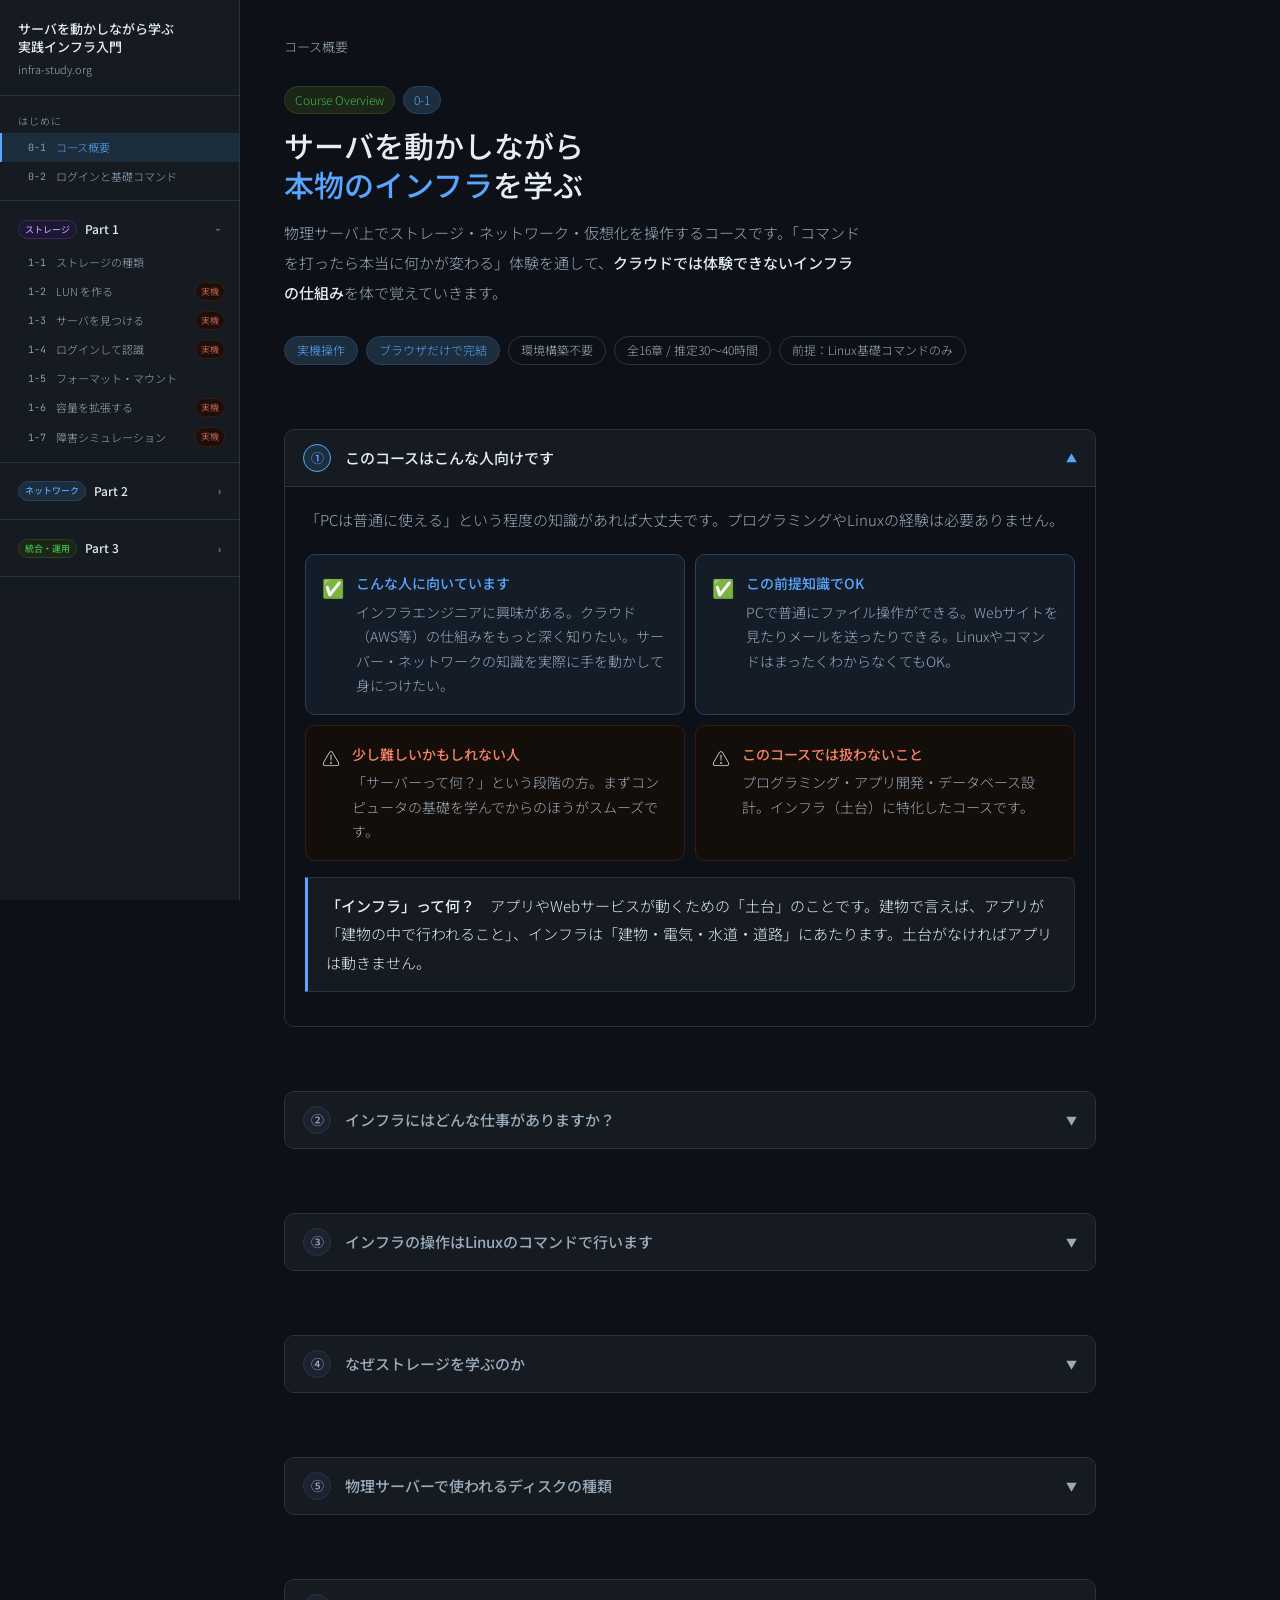
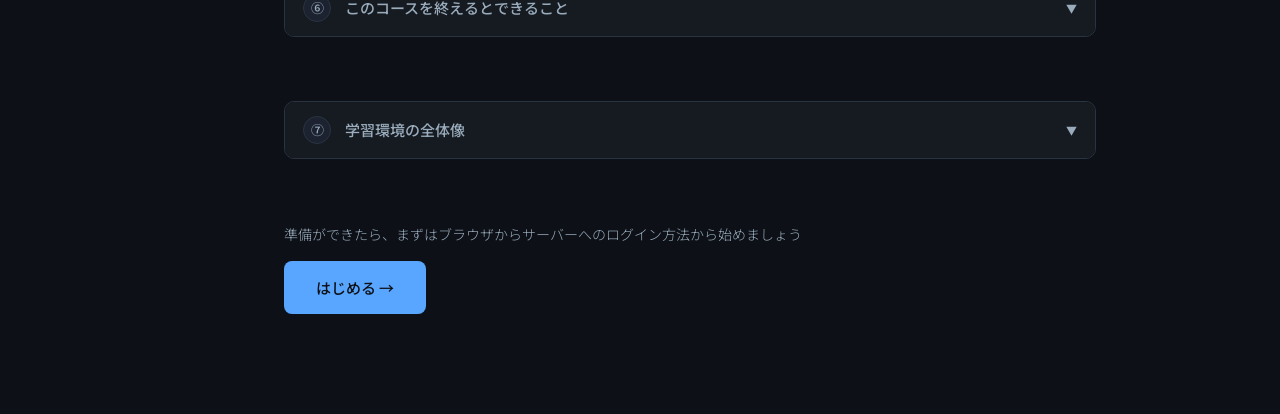
==== commit 7030d9b8: "index.html lesson統一・アコーディオン化" ====
--- a/index.html
+++ b/index.html
@@ -6,28 +6,13 @@
 <title>コース概要 — 実践インフラ入門</title>
 <link rel="stylesheet" href="style.css">
 <style>
-/* index.html 専用スタイル */
-body.layout-page .sb-main-wrap { min-height: 100vh; }
-.content { max-width: 760px; padding: 52px 40px 100px; }
-
-.section { margin-bottom: 64px; }
-.section-eyebrow {
-  font-size: 10px; letter-spacing: 0.14em; color: var(--accent);
-  text-transform: uppercase; margin-bottom: 8px;
-  display: flex; align-items: center; gap: 10px;
-}
-.section-eyebrow::after { content: ''; flex: 1; height: 1px; background: var(--border); }
-h2 { font-size: 22px; font-weight: 500; color: #e6edf3; margin-bottom: 12px; line-height: 1.4; }
-h2 span { color: var(--accent); }
-.lead { font-size: 15px; color: var(--muted); line-height: 1.95; margin-bottom: 20px; }
-.lead strong { color: var(--text); font-weight: 500; }
+/* index.html 固有スタイル（style.cssで定義できないもののみ） */
 
 /* ヒーロー */
 .hero { margin-bottom: 64px; }
-.hero-eyebrow { font-size: 11px; letter-spacing: 0.14em; color: var(--accent); text-transform: uppercase; margin-bottom: 12px; }
 .hero-title { font-size: 30px; font-weight: 500; color: #e6edf3; line-height: 1.3; margin-bottom: 14px; }
 .hero-title span { color: var(--accent); }
-.hero-desc { font-size: 15px; color: var(--muted); max-width: 540px; line-height: 2; margin-bottom: 28px; }
+.hero-desc { font-size: 15px; color: var(--muted); max-width: 580px; line-height: 2; margin-bottom: 28px; }
 .hero-desc strong { color: var(--text); font-weight: 500; }
 .hero-badges { display: flex; gap: 8px; flex-wrap: wrap; }
 .badge { font-size: 12px; padding: 3px 12px; border-radius: 99px; border: 1px solid var(--border); color: var(--muted); }
@@ -35,39 +20,25 @@
 
 /* 対象者 */
 .target-grid { display: grid; grid-template-columns: 1fr 1fr; gap: 10px; margin-bottom: 16px; }
-.target-card { background: var(--bg2); border: 1px solid var(--border); border-radius: 10px; padding: 16px; display: flex; gap: 10px; align-items: flex-start; }
+.target-card { background: var(--bg2); border: 1px solid var(--border); border-radius: 10px; padding: 16px; display: flex; gap: 12px; align-items: flex-start; }
 .target-card.yes { border-color: #2a4060; background: #141c28; }
 .target-card.no  { border-color: #3a1a10; background: #140e0b; }
 .tc-icon { font-size: 18px; flex-shrink: 0; margin-top: 1px; }
 .tc-body { font-size: 14px; color: var(--muted); line-height: 1.75; }
-.tc-body strong { display: block; font-weight: 500; margin-bottom: 4px; font-size: 14px; }
+.tc-body strong { display: block; font-weight: 500; margin-bottom: 4px; }
 .tc-body.yes strong { color: var(--accent); }
 .tc-body.no  strong { color: var(--coral); }
 
-.note-box {
-  background: var(--bg2); border: 1px solid var(--border); border-left: 3px solid var(--amber);
-  border-radius: 0 8px 8px 0; padding: 14px 18px; font-size: 14px; color: var(--muted); line-height: 1.85;
-}
-.note-box strong { color: var(--text); font-weight: 500; }
-
-/* インフラの全体像 */
+/* インフラ領域 */
 .infra-layers { display: flex; flex-direction: column; gap: 10px; margin-bottom: 20px; }
-.infra-layer {
-  display: flex; gap: 14px; align-items: flex-start;
-  padding: 14px 16px; border-radius: 10px;
-  background: var(--bg2); border: 1px solid var(--border);
-}
+.infra-layer { display: flex; gap: 14px; align-items: flex-start; padding: 14px 16px; border-radius: 10px; background: var(--bg2); border: 1px solid var(--border); }
 .infra-layer.hl { border-color: #2a4060; background: #141c28; }
 .il-icon { font-size: 22px; flex-shrink: 0; margin-top: 2px; }
 .il-body { flex: 1; }
 .il-title { font-size: 15px; font-weight: 500; color: #e6edf3; margin-bottom: 5px; }
 .il-desc { font-size: 14px; color: var(--muted); line-height: 1.75; }
 .il-desc strong { color: var(--text); font-weight: 500; }
-.il-tag {
-  font-size: 11px; padding: 2px 10px; border-radius: 99px; white-space: nowrap;
-  margin-left: auto; flex-shrink: 0; align-self: flex-start;
-  background: #1c2d3d; color: var(--accent); border: 1px solid #2a4060;
-}
+.il-tag { font-size: 11px; padding: 2px 10px; border-radius: 99px; white-space: nowrap; margin-left: auto; flex-shrink: 0; align-self: flex-start; background: #1c2d3d; color: var(--accent); border: 1px solid #2a4060; }
 
 /* 職種カード */
 .roles-scroll { display: flex; gap: 10px; overflow-x: auto; padding-bottom: 10px; scroll-snap-type: x mandatory; }
@@ -76,17 +47,29 @@
 .role-card { flex: 0 0 220px; scroll-snap-align: start; background: var(--bg2); border: 1px solid var(--border); border-radius: 12px; padding: 18px; display: flex; flex-direction: column; gap: 8px; }
 .role-card.this { border-color: #2a4060; background: #141c28; }
 .role-icon { font-size: 22px; }
-.role-name { font-size: 14px; font-weight: 500; color: #e6edf3; }
+.role-name { font-size: 15px; font-weight: 500; color: #e6edf3; }
 .role-desc { font-size: 13px; color: var(--muted); line-height: 1.75; flex: 1; }
 .role-tag { font-size: 11px; padding: 2px 8px; border-radius: 99px; background: var(--bg3); color: var(--muted); border: 1px solid var(--border); align-self: flex-start; }
 .role-tag.acc { background: #1c2d3d; color: var(--accent); border-color: #2a4060; }
 .scroll-hint { font-size: 12px; color: var(--muted); margin-top: 6px; text-align: right; }
 
-/* Linux説明 */
+/* 日常作業 */
+.day-box { background: var(--bg2); border: 1px solid var(--border); border-radius: 12px; padding: 20px 22px; margin-top: 20px; }
+.day-title { font-size: 13px; color: var(--muted); margin-bottom: 16px; }
+.day-step { display: flex; gap: 14px; align-items: flex-start; padding: 12px 0; border-bottom: 1px solid var(--border); }
+.day-step:last-child { border-bottom: none; }
+.day-num { width: 28px; height: 28px; border-radius: 50%; background: var(--bg3); border: 1px solid var(--border); display: flex; align-items: center; justify-content: center; font-size: 13px; font-weight: 500; color: var(--muted); flex-shrink: 0; }
+.day-step.hl .day-num { background: #1c2d3d; border-color: #2a4060; color: var(--accent); }
+.day-step-title { font-size: 15px; font-weight: 500; color: #e6edf3; margin-bottom: 4px; }
+.day-step.hl .day-step-title { color: var(--accent); }
+.day-step-desc { font-size: 14px; color: var(--muted); line-height: 1.75; }
+.day-step-desc strong { color: var(--text); font-weight: 500; }
+
+/* Linux比較 */
 .linux-compare { display: grid; grid-template-columns: 1fr 1fr; gap: 10px; margin-bottom: 16px; }
 .lc-card { background: var(--bg2); border: 1px solid var(--border); border-radius: 10px; padding: 18px; }
 .lc-card.hl { border-color: #2a4060; background: #141c28; }
-.lc-title { font-size: 15px; font-weight: 500; color: #e6edf3; margin-bottom: 10px; display: flex; align-items: center; gap: 8px; }
+.lc-title { font-size: 15px; font-weight: 500; color: #e6edf3; margin-bottom: 10px; }
 .lc-body { font-size: 14px; color: var(--muted); line-height: 1.85; }
 .lc-body strong { color: var(--text); font-weight: 500; }
 
@@ -94,12 +77,11 @@
 .disk-cards { display: flex; gap: 10px; flex-wrap: wrap; margin-bottom: 16px; }
 .disk-card { flex: 1 1 200px; background: var(--bg2); border: 1px solid var(--border); border-radius: 10px; padding: 16px; }
 .disk-card.hl { border-color: #2a5c1c; }
-.disk-card-title { font-size: 14px; font-weight: 500; color: #e6edf3; margin-bottom: 8px; display: flex; align-items: center; gap: 8px; }
+.disk-card-title { font-size: 15px; font-weight: 500; color: #e6edf3; margin-bottom: 8px; }
 .disk-card-body { font-size: 14px; color: var(--muted); line-height: 1.85; }
 .disk-card-body strong { color: var(--text); font-weight: 500; }
-
 .disk-compare { background: var(--bg2); border: 1px solid var(--border); border-radius: 10px; overflow: hidden; margin-bottom: 16px; }
-.dc-header { display: grid; grid-template-columns: 130px 1fr 1fr; background: var(--bg3); border-bottom: 1px solid var(--border); font-size: 12px; color: var(--muted); letter-spacing: 0.06em; }
+.dc-header { display: grid; grid-template-columns: 130px 1fr 1fr; background: var(--bg3); border-bottom: 1px solid var(--border); font-size: 12px; color: var(--muted); }
 .dc-header div { padding: 8px 14px; }
 .dc-row { display: grid; grid-template-columns: 130px 1fr 1fr; border-bottom: 1px solid var(--border); font-size: 13px; }
 .dc-row:last-child { border-bottom: none; }
@@ -112,21 +94,16 @@
 .goal-scroll { display: flex; gap: 10px; overflow-x: auto; padding-bottom: 10px; scroll-snap-type: x mandatory; }
 .goal-scroll::-webkit-scrollbar { height: 4px; }
 .goal-scroll::-webkit-scrollbar-thumb { background: var(--border); border-radius: 2px; }
-.goal-card { flex: 0 0 220px; scroll-snap-align: start; background: var(--bg2); border: 1px solid var(--border); border-radius: 12px; padding: 18px; }
+.goal-card { flex: 0 0 220px; scroll-snap-align: start; background: var(--bg2); border: 1px solid var(--border); border-radius: 12px; padding: 18px; transition: border-color 0.15s; }
 .goal-card:hover { border-color: var(--green); }
 .goal-icon-lg { font-size: 28px; margin-bottom: 10px; }
-.goal-title { font-size: 14px; font-weight: 500; color: #e6edf3; margin-bottom: 6px; line-height: 1.4; }
+.goal-title { font-size: 15px; font-weight: 500; color: #e6edf3; margin-bottom: 6px; line-height: 1.4; }
 .goal-body { font-size: 13px; color: var(--muted); line-height: 1.75; }
 
 /* 構成図 */
 .arch-box { background: var(--bg2); border: 1px solid var(--border); border-radius: 12px; padding: 24px 16px 18px; }
 .arch-controls { display: flex; align-items: center; gap: 10px; margin-top: 16px; }
-.arch-btn {
-  display: inline-flex; align-items: center; gap: 6px; padding: 8px 18px;
-  border-radius: 6px; border: 1px solid var(--border); background: var(--bg3);
-  color: var(--text); font-size: 13px; font-family: 'Noto Sans JP', sans-serif;
-  cursor: pointer; transition: all 0.15s;
-}
+.arch-btn { display: inline-flex; align-items: center; gap: 6px; padding: 8px 18px; border-radius: 6px; border: 1px solid var(--border); background: var(--bg3); color: var(--text); font-size: 13px; font-family: 'Noto Sans JP', sans-serif; cursor: pointer; transition: all 0.15s; }
 .arch-btn:hover { border-color: var(--accent); color: var(--accent); }
 .arch-btn.primary { background: #1c2d3d; border-color: var(--accent); color: var(--accent); }
 .arch-step-label { margin-left: auto; font-size: 12px; color: var(--muted); font-family: 'JetBrains Mono', monospace; }
@@ -138,45 +115,31 @@
 /* スタート */
 .start-area { display: flex; flex-direction: column; align-items: flex-start; gap: 14px; }
 .start-note { font-size: 14px; color: var(--muted); }
-.start-btn {
-  display: inline-flex; align-items: center; gap: 8px; padding: 14px 32px;
-  border-radius: 8px; background: var(--accent); color: #0d1117;
-  font-size: 15px; font-weight: 500; font-family: 'Noto Sans JP', sans-serif;
-  border: none; cursor: pointer; text-decoration: none; transition: opacity 0.15s;
-}
+.start-btn { display: inline-flex; align-items: center; gap: 8px; padding: 14px 32px; border-radius: 8px; background: var(--accent); color: #0d1117; font-size: 15px; font-weight: 500; font-family: 'Noto Sans JP', sans-serif; border: none; cursor: pointer; text-decoration: none; transition: opacity 0.15s; }
 .start-btn:hover { opacity: 0.88; }
 
 /* ポイントボックス */
-.point-box {
-  display: flex; gap: 12px; align-items: flex-start;
-  background: #161c2a; border: 1px solid #2a3d6e; border-left: 3px solid var(--accent);
-  border-radius: 0 8px 8px 0; padding: 14px 18px;
-  font-size: 14px; color: var(--text); line-height: 1.85; margin-top: 16px;
-}
+.point-box { display: flex; gap: 12px; align-items: flex-start; background: #161c2a; border: 1px solid #2a3d6e; border-left: 3px solid var(--accent); border-radius: 0 8px 8px 0; padding: 14px 18px; font-size: 14px; color: var(--text); line-height: 1.85; margin-top: 16px; }
 .point-box.green { border-left-color: var(--green); border-color: #2a5c1c; background: #0e1c0d; }
 .point-box strong { color: #e6edf3; font-weight: 500; }
 .pb-icon { font-size: 18px; flex-shrink: 0; margin-top: 1px; }
-
-/* サーバー日常作業 */
-.day-box { background: var(--bg2); border: 1px solid var(--border); border-radius: 12px; padding: 20px 22px; margin-top: 20px; }
-.day-title { font-size: 13px; color: var(--muted); margin-bottom: 16px; letter-spacing: 0.04em; }
-.day-step { display: flex; gap: 14px; align-items: flex-start; padding: 12px 0; border-bottom: 1px solid var(--border); }
-.day-step:last-child { border-bottom: none; }
-.day-num { width: 28px; height: 28px; border-radius: 50%; background: var(--bg3); border: 1px solid var(--border); display: flex; align-items: center; justify-content: center; font-size: 12px; font-weight: 500; color: var(--muted); flex-shrink: 0; }
-.day-step.hl .day-num { background: #1c2d3d; border-color: #2a4060; color: var(--accent); }
-.day-step-title { font-size: 14px; font-weight: 500; color: #e6edf3; margin-bottom: 4px; }
-.day-step.hl .day-step-title { color: var(--accent); }
-.day-step-desc { font-size: 13px; color: var(--muted); line-height: 1.75; }
-.day-step-desc strong { color: var(--text); font-weight: 500; }
 </style>
 </head>
 <body class="layout-page" data-page="index.html">
 <div class="sb-main-wrap">
-<div class="content">
+<div class="page-content">
+
+  <!-- パンくず（lesson_iscsi_discoveryに合わせた形式） -->
+  <div class="breadcrumb" style="margin-bottom:28px">
+    <span style="color:var(--muted)">コース概要</span>
+  </div>
 
   <!-- ヒーロー -->
   <div class="hero">
-    <p class="hero-eyebrow">Course Overview — 0-1</p>
+    <div class="lesson-tags" style="margin-bottom:12px">
+      <span class="ltag">Course Overview</span>
+      <span class="ltag blue">0-1</span>
+    </div>
     <h1 class="hero-title">サーバを動かしながら<br><span>本物のインフラ</span>を学ぶ</h1>
     <p class="hero-desc">物理サーバ上でストレージ・ネットワーク・仮想化を操作するコースです。「コマンドを打ったら本当に何かが変わる」体験を通して、<strong>クラウドでは体験できないインフラの仕組み</strong>を体で覚えていきます。</p>
     <div class="hero-badges">
@@ -188,342 +151,207 @@
     </div>
   </div>
 
-  <!-- ① 対象者 -->
-  <div class="section">
-    <p class="section-eyebrow">① このコースはこんな人向けです</p>
-    <h2>あなたは<span>どんな人</span>ですか？</h2>
-    <p class="lead">「PCは普通に使える」という程度の知識があれば大丈夫です。プログラミングやLinuxの経験は必要ありません。</p>
-    <div class="target-grid">
-      <div class="target-card yes">
-        <span class="tc-icon">✅</span>
-        <div class="tc-body yes"><strong>こんな人に向いています</strong>インフラエンジニアに興味がある。クラウド（AWS等）の仕組みをもっと深く知りたい。サーバー・ネットワークの知識を実際に手を動かして身につけたい。</div>
-      </div>
-      <div class="target-card yes">
-        <span class="tc-icon">✅</span>
-        <div class="tc-body yes"><strong>この前提知識でOK</strong>PCで普通にファイル操作ができる。Webサイトを見たりメールを送ったりできる。LinuxやコマンドはまったくわからなくてもOK。</div>
-      </div>
-      <div class="target-card no">
-        <span class="tc-icon">⚠️</span>
-        <div class="tc-body no"><strong>少し難しいかもしれない人</strong>「サーバーって何？」という段階の方。まずコンピュータの基礎を学んでからのほうがスムーズです。</div>
-      </div>
-      <div class="target-card no">
-        <span class="tc-icon">⚠️</span>
-        <div class="tc-body no"><strong>このコースでは扱わないこと</strong>プログラミング・アプリ開発・データベース設計。インフラ（土台）に特化したコースです。</div>
-      </div>
-    </div>
-    <div class="note-box"><strong>「インフラ」って何？</strong>　アプリやWebサービスが動くための「土台」のことです。建物で言えば、アプリが「建物の中で行われること」、インフラは「建物・電気・水道・道路」にあたります。土台がなければアプリは動きません。</div>
-  </div>
-
-  <!-- ② インフラの全体像 -->
-  <div class="section">
-    <p class="section-eyebrow">② インフラの全体像</p>
-    <h2>インフラって<span>どんな仕事</span>がありますか？</h2>
-    <p class="lead">「インフラエンジニア」といっても仕事の内容はさまざまです。まずは大きく3つの領域に分けて考えてみましょう。<strong>このコースはその3つを実際の機器で体験できます。</strong></p>
-    <div class="infra-layers">
-      <div class="infra-layer hl">
-        <span class="il-icon">🖥️</span>
-        <div class="il-body">
-          <div class="il-title">サーバー — 「処理」を担う機械</div>
-          <div class="il-desc">アプリケーションやWebサイトを動かすコンピュータです。24時間365日止まらずに動き続けることを前提に設計されています。<strong>サーバーの操作はほぼすべてLinuxのコマンド</strong>で行います。</div>
-        </div>
-        <span class="il-tag">Part 0〜1 で体験</span>
-      </div>
-      <div class="infra-layer hl">
-        <span class="il-icon">💾</span>
-        <div class="il-body">
-          <div class="il-title">ストレージ — 「保存」を担うディスク</div>
-          <div class="il-desc">データを保存する装置です。サーバーが動くには必ずディスクが必要です。「どのサーバーにどれだけの容量を割り当てるか」「ネットワーク経由でディスクを共有する」といった設計・操作も<strong>インフラエンジニアの日常業務</strong>です。</div>
-        </div>
-        <span class="il-tag">Part 1 で体験</span>
-      </div>
-      <div class="infra-layer hl">
-        <span class="il-icon">🌐</span>
-        <div class="il-body">
-          <div class="il-title">ネットワーク — 「繋ぐ」を担う経路</div>
-          <div class="il-desc">サーバー同士やインターネットを繋ぐ仕組みです。「通信が届かない」「遅い」といった障害の原因調査にはネットワークの知識が必須です。<strong>ストレージもネットワーク経由で繋がる</strong>ため、切り離せない知識です。</div>
-        </div>
-        <span class="il-tag">Part 2 で体験</span>
-      </div>
-    </div>
-    <div class="roles-scroll">
-      <div class="role-card this">
-        <div class="role-icon">🖥️</div>
-        <div class="role-name">サーバーエンジニア</div>
-        <div class="role-desc">サーバーにOSをインストールし、アプリが動く環境を作る仕事です。作業の中心は<strong style="color:#e6edf3">Linuxのコマンド操作</strong>で、ディスクの追加・設定もコマンドで行います。</div>
-        <span class="role-tag acc">このコースの中心</span>
-      </div>
-      <div class="role-card this">
-        <div class="role-icon">🌐</div>
-        <div class="role-name">ネットワークエンジニア</div>
-        <div class="role-desc">サーバー同士やインターネットを繋ぐネットワークを設計・構築する仕事です。<strong style="color:#e6edf3">Part 2</strong>でLinuxを使って仮想的に体験できます。</div>
-        <span class="role-tag acc">Part 2 で体験</span>
-      </div>
-      <div class="role-card this">
-        <div class="role-icon">💾</div>
-        <div class="role-name">ストレージエンジニア</div>
-        <div class="role-desc">サーバーが使うディスクを設計・管理する仕事です。サーバーエンジニアと兼務することが多く、<strong style="color:#e6edf3">OSの操作と一体</strong>で行われます。</div>
-        <span class="role-tag acc">Part 1 で体験</span>
-      </div>
-      <div class="role-card">
-        <div class="role-icon">☁️</div>
-        <div class="role-name">クラウドエンジニア</div>
-        <div class="role-desc">AWSやGCP・Azureを使ってシステムを構築・運用する仕事です。クラウドのサービスはオンプレのサーバー・ストレージ・ネットワークを抽象化したもので、<strong style="color:#e6edf3">このコースが直接の土台</strong>になります。</div>
-        <span class="role-tag">このコースが土台に</span>
-      </div>
-      <div class="role-card">
-        <div class="role-icon">🔒</div>
-        <div class="role-name">セキュリティエンジニア</div>
-        <div class="role-desc">不正アクセスを防ぎデータを守る設計をする仕事です。<strong style="color:#e6edf3">Part 3の権限設計</strong>が土台になります。</div>
-        <span class="role-tag">Part 3 で体験</span>
-      </div>
-      <div class="role-card">
-        <div class="role-icon">⚙️</div>
-        <div class="role-name">SRE / DevOps</div>
-        <div class="role-desc">システムの信頼性を高め障害を減らす仕事です。障害発生時の<strong style="color:#e6edf3">原因特定・復旧</strong>にはインフラ全域の知識が必要です。</div>
-        <span class="role-tag">監視・障害対応は Part 3</span>
-      </div>
-    </div>
-    <p class="scroll-hint">← 横にスクロールできます</p>
-    <div class="day-box">
-      <div class="day-title">📋 サーバーエンジニアの日常作業イメージ — ストレージとNWはOS操作と一体で出てきます</div>
-      <div>
-        <div class="day-step">
-          <div class="day-num">1</div>
-          <div><div class="day-step-title">サーバーにSSHでログインする</div><div class="day-step-desc">ブラウザやターミナルからサーバーに接続します。ここから先の作業はすべてLinuxのコマンド操作です。</div></div>
-        </div>
-        <div class="day-step">
-          <div class="day-num">2</div>
-          <div><div class="day-step-title">OSやアプリケーションの状態を確認する</div><div class="day-step-desc">プロセスの状態確認・ログ調査・設定変更など。作業時間の大半はここです。</div></div>
-        </div>
-        <div class="day-step hl">
-          <div class="day-num">3</div>
-          <div><div class="day-step-title">ストレージ（ディスク）を操作する ← Part 1で学ぶ</div><div class="day-step-desc"><strong>新しいディスクを追加してマウントする・容量を拡張する・ネットワーク越しにディスクを繋ぐ</strong>など。サーバーが止まる障害の多くがストレージ絡みです。</div></div>
-        </div>
-        <div class="day-step hl">
-          <div class="day-num">4</div>
-          <div><div class="day-step-title">ネットワークの設定・確認をする ← Part 2で学ぶ</div><div class="day-step-desc"><strong>IPアドレスの設定・ルーティングの確認・通信が届かない原因の調査</strong>など。ストレージもネットワーク経由で繋がるため、NWの知識がないとストレージ障害の切り分けができません。</div></div>
-        </div>
-      </div>
-    </div>
-  </div>
-
-  <!-- ③ Linuxとコマンド -->
-  <div class="section">
-    <p class="section-eyebrow">③ Linux とコマンドとは</p>
-    <h2>インフラの操作は<span>Linuxのコマンド</span>で行います</h2>
-    <p class="lead">インフラエンジニアが「サーバーを操作する」とき、その多くは<strong>Linux（リナックス）</strong>というOSを通じて行います。</p>
-    <div class="linux-compare">
-      <div class="lc-card">
-        <div class="lc-title">🪟 Windows（普段使うPC）</div>
-        <div class="lc-body">マウスでアイコンをクリックして操作します。グラフィカルな画面（GUI）が中心で視覚的にわかりやすい反面、自動化や遠隔操作には不向きな場面があります。</div>
-      </div>
-      <div class="lc-card hl">
-        <div class="lc-title">🐧 Linux（サーバーで使われるOS）</div>
-        <div class="lc-body"><strong>キーボードで「命令文（コマンド）」を打ち込んで操作します。</strong>軽い・安定している・無料・自動化しやすいため、世界中のWebサーバーの約90%はLinuxで動いています。</div>
-      </div>
-    </div>
-    <div class="cmd-block">
-      <div class="cmd-header">
-        <span class="dot r"></span><span class="dot y"></span><span class="dot g"></span>
-        <span>Linux ターミナル（黒い画面）</span>
-      </div>
-      <div class="cmd-body">
-        <div style="margin-bottom:10px"><span class="cmd-prompt">$ </span><span class="cmd-text">ls</span><span class="cmd-comment"># 今いるフォルダの中身を表示する</span></div>
-        <div style="margin-bottom:10px"><span class="cmd-prompt">$ </span><span class="cmd-text">df -h</span><span class="cmd-comment"># ディスクの使用量を確認する</span></div>
-        <div><span class="cmd-prompt">$ </span><span class="cmd-text">sudo iscsiadm -m discovery -t sendtargets -p 192.168.1.201</span><span class="cmd-comment"># ストレージサーバーを探す</span></div>
-      </div>
-    </div>
-    <div class="point-box"><span class="pb-icon">💡</span><div>コマンドは最初は難しく見えますが、<strong>決まったパターンを少しずつ覚えていく</strong>だけです。このコースでは1つ1つのコマンドについて「何をするコマンドか」「なぜ打つのか」を必ず説明してから実行します。いきなり打たされることはありません。</div></div>
-  </div>
-
-  <!-- ④ なぜストレージを学ぶか -->
-  <div class="section">
-    <p class="section-eyebrow">④ なぜストレージを学ぶのか</p>
-    <h2>サーバーが動くには<span>ディスクが必要</span>です</h2>
-    <p class="lead">「ストレージ（ディスク）」はインフラの中でも地味に見えますが、<strong>すべてのサーバーに関わる最も基本的な要素</strong>です。</p>
-    <div class="infra-layers">
-      <div class="infra-layer">
-        <span class="il-icon">1️⃣</span>
-        <div class="il-body">
-          <div class="il-title">OSもアプリもデータも、すべてディスクに入っている</div>
-          <div class="il-desc">Windowsが起動するときも、Webサーバーが動くときも、すべてのプログラムとデータはディスクから読み込まれます。<strong>ディスクがなければ何も動きません。</strong></div>
-        </div>
-      </div>
-      <div class="infra-layer">
-        <span class="il-icon">2️⃣</span>
-        <div class="il-body">
-          <div class="il-title">ディスクの追加・設定はLinuxのコマンドで行う</div>
-          <div class="il-desc">新しいディスクを追加したとき、容量が足りなくなったとき、すべて<strong>コマンドで直接操作</strong>します。実際に手を動かさないと身につきません。</div>
-        </div>
-      </div>
-      <div class="infra-layer">
-        <span class="il-icon">3️⃣</span>
-        <div class="il-body">
-          <div class="il-title">サーバー障害の多くはストレージが絡んでいる</div>
-          <div class="il-desc">「サーバーが遅い」「アプリが止まった」という障害の原因を調べると、<strong>ディスクの容量不足・読み書きエラー・ネットワーク経由のディスク接続の問題</strong>であることが非常に多いです。</div>
-        </div>
-      </div>
-    </div>
-  </div>
-
-  <!-- ⑤ ディスクの基礎知識 -->
-  <div class="section">
-    <p class="section-eyebrow">⑤ ディスクの基礎知識</p>
-    <h2>物理サーバーで使われる<span>ディスクの種類</span></h2>
-    <p class="lead">このコースでは<strong>実際の物理サーバー（HP ML30）</strong>を使います。クラウドでは見えない「ハードウェアとしてのディスク」を触るからこそ学べることがあります。</p>
-    <div class="disk-cards">
-      <div class="disk-card">
-        <div class="disk-card-title">💿 HDD（ハードディスクドライブ）</div>
-        <div class="disk-card-body">金属の円盤を高速回転させ磁気でデータを読み書きする装置です。<strong>容量あたりの価格が安く</strong>大容量に向いています。ただし回転する部品があるため読み書き速度はSSDより遅いです。</div>
-      </div>
-      <div class="disk-card">
-        <div class="disk-card-title">⚡ SSD（ソリッドステートドライブ）</div>
-        <div class="disk-card-body">フラッシュメモリでデータを記録します。回転する部品がないため<strong>読み書きが非常に速く衝撃にも強い</strong>特徴があります。OSを入れるシステムディスクやデータベース用として広く使われます。</div>
-      </div>
-    </div>
-    <p style="font-size:14px;font-weight:500;color:#e6edf3;margin:20px 0 10px">SAS と SATA — サーバーとディスクの接続方式の違い</p>
-    <div class="disk-compare">
-      <div class="dc-header"><div></div><div>SAS（サス）</div><div>SATA（サタ）</div></div>
-      <div class="dc-row"><div class="dc-label">主な用途</div><div>企業のサーバー・ストレージ</div><div>個人用PC・一般サーバー</div></div>
-      <div class="dc-row"><div class="dc-label">読み書き速度</div><div class="good">速い（12Gbps）</div><div>普通（6Gbps）</div></div>
-      <div class="dc-row"><div class="dc-label">同時アクセス</div><div class="good">複数同時に強い</div><div>1方向が基本</div></div>
-      <div class="dc-row"><div class="dc-label">価格</div><div class="bad">高め</div><div class="good">安め</div></div>
-      <div class="dc-row"><div class="dc-label">このコースでは</div><div>HP ML30に搭載済み</div><div>参考として理解する</div></div>
-    </div>
-    <p style="font-size:14px;font-weight:500;color:#e6edf3;margin:20px 0 10px">iSCSI — ネットワーク越しにディスクを使う仕組み</p>
-    <div class="disk-cards">
-      <div class="disk-card">
-        <div class="disk-card-title">🔌 従来：ケーブルで直接繋ぐ</div>
-        <div class="disk-card-body">SAS/SATAケーブルでサーバーとディスクを1対1で接続します。シンプルですが<strong>ディスクを複数サーバーで共有できない</strong>という制約があります。</div>
-      </div>
-      <div class="disk-card hl">
-        <div class="disk-card-title">🌐 iSCSI：ネットワークで繋ぐ</div>
-        <div class="disk-card-body">ネットワーク経由でディスクに命令を送ります。<strong>複数サーバーがディスクを共有できる</strong>ため企業のデータセンターで広く使われます。<strong>AWSのEBSもこの仕組みの一種</strong>です。</div>
-      </div>
-    </div>
-    <div class="point-box green"><span class="pb-icon">🎯</span><div>このコースでは<strong>物理サーバー（HP ML30）に搭載されたHDDをLinuxのコマンドで操作し、iSCSIを使ってネットワーク越しにディスクをマウントする</strong>ところまで体験します。「クラウドのEBSって何？」という疑問が自分の言葉で説明できるようになります。</div></div>
-  </div>
-
-  <!-- ⑥ ゴール -->
-  <div class="section">
-    <p class="section-eyebrow">⑥ このコースを終えるとできること</p>
-    <h2>4つのスキルを<span>実機で</span>身につける</h2>
-    <div class="goal-scroll">
-      <div class="goal-card">
-        <div class="goal-icon-lg">💾</div>
-        <div class="goal-title">ネットワーク越しにディスクをマウントできる</div>
-        <div class="goal-body">iSCSIを使い、離れたサーバーのディスクをネットワーク経由でマウントして読み書きできます。AWSのEBSと同じ概念を実機で体験します。</div>
-      </div>
-      <div class="goal-card">
-        <div class="goal-icon-lg">🌐</div>
-        <div class="goal-title">LinuxでL2/L3ネットワークを自分で作れる</div>
-        <div class="goal-body">仮想スイッチ・ルーターをLinuxで構築し、VLANの分割やルーティングの設定を実際に手を動かして学びます。</div>
-      </div>
-      <div class="goal-card">
-        <div class="goal-icon-lg">🔧</div>
-        <div class="goal-title">障害を自分で再現して切り分けられる</div>
-        <div class="goal-body">意図的に遅延やパケットロスを発生させ、症状から原因を特定して復旧する一連の流れを体験します。</div>
-      </div>
-      <div class="goal-card">
-        <div class="goal-icon-lg">🖥️</div>
-        <div class="goal-title">仮想化基盤の権限設計を理解できる</div>
-        <div class="goal-body">Proxmoxの権限モデルでユーザーを分離する設計を体験します。クラウドのIAMと同じ考え方がわかるようになります。</div>
-      </div>
-    </div>
-    <p class="scroll-hint" style="margin-top:6px">← 横にスクロールできます</p>
-  </div>
-
-  <!-- ⑦ 学習環境 -->
-  <div class="section">
-    <p class="section-eyebrow">⑦ 学習環境の全体像</p>
-    <h2>どんな環境で<span>学びますか？</span></h2>
-    <p class="lead">あなたは<strong>手元のPC・スマホのブラウザだけ</strong>で操作します。専用ソフトのインストールは不要です。▶ ボタンを押すと接続の流れが順番に表示されます。</p>
-    <div class="arch-box">
-      <svg id="arch-svg" width="100%" viewBox="0 0 720 280" xmlns="http://www.w3.org/2000/svg">
-        <defs>
-          <marker id="arr-b" viewBox="0 0 10 10" refX="8" refY="5" markerWidth="6" markerHeight="6" orient="auto-start-reverse"><path d="M2 1L8 5L2 9" fill="none" stroke="#58a6ff" stroke-width="1.5" stroke-linecap="round"/></marker>
-          <marker id="arr-g" viewBox="0 0 10 10" refX="8" refY="5" markerWidth="6" markerHeight="6" orient="auto-start-reverse"><path d="M2 1L8 5L2 9" fill="none" stroke="#3fb950" stroke-width="1.5" stroke-linecap="round"/></marker>
-          <marker id="arr-p" viewBox="0 0 10 10" refX="8" refY="5" markerWidth="6" markerHeight="6" orient="auto-start-reverse"><path d="M2 1L8 5L2 9" fill="none" stroke="#bc8cff" stroke-width="1.5" stroke-linecap="round"/></marker>
-        </defs>
-        <!-- PC（常時表示） -->
-        <rect x="16" y="96" width="100" height="72" rx="8" fill="#1c2230" stroke="#2a3441" stroke-width="1"/>
-        <rect x="28" y="104" width="56" height="38" rx="3" fill="#0d1117" stroke="#3a4a5c" stroke-width="1"/>
-        <rect x="50" y="142" width="12" height="5" rx="1" fill="#2a3441"/>
-        <rect x="44" y="147" width="24" height="3" rx="1" fill="#2a3441"/>
-        <text x="56" y="118" text-anchor="middle" font-family="sans-serif" font-size="7" fill="#58a6ff">██████</text>
-        <text x="56" y="130" text-anchor="middle" font-family="sans-serif" font-size="7" fill="#3fb950">█████</text>
-        <text x="66" y="182" text-anchor="middle" font-family="Noto Sans JP,sans-serif" font-size="12" fill="#e2eaf3">あなたのPC</text>
-        <text x="66" y="198" text-anchor="middle" font-family="Noto Sans JP,sans-serif" font-size="10" fill="#9aacbc">ブラウザで操作</text>
-        <!-- step1 -->
-        <g id="arrow-1" class="arch-node">
-          <line x1="118" y1="132" x2="160" y2="132" stroke="#58a6ff" stroke-width="1.5" class="arrow-anim" marker-end="url(#arr-b)"/>
-          <text x="139" y="123" text-anchor="middle" font-family="Noto Sans JP,sans-serif" font-size="9" fill="#58a6ff">HTTPS</text>
-        </g>
-        <g id="node-cf" class="arch-node">
-          <rect x="162" y="106" width="116" height="50" rx="8" fill="#1c2d3d" stroke="#2a4060" stroke-width="1.5"/>
-          <text x="220" y="128" text-anchor="middle" font-family="Noto Sans JP,sans-serif" font-size="12" fill="#8ecbff">Cloudflare Tunnel</text>
-          <text x="220" y="146" text-anchor="middle" font-family="Noto Sans JP,sans-serif" font-size="10" fill="#9aacbc">インターネット通過</text>
-        </g>
-        <!-- step2 -->
-        <g id="arrow-2" class="arch-node">
-          <line x1="280" y1="132" x2="322" y2="132" stroke="#58a6ff" stroke-width="1.5" class="arrow-anim" marker-end="url(#arr-b)"/>
-          <text x="301" y="123" text-anchor="middle" font-family="Noto Sans JP,sans-serif" font-size="9" fill="#9aacbc">自宅 LAN</text>
-        </g>
-        <g id="node-ml30" class="arch-node">
-          <rect x="324" y="20" width="382" height="246" rx="10" fill="none" stroke="#2a3441" stroke-width="1" stroke-dasharray="5 3"/>
-          <text x="340" y="38" font-family="Noto Sans JP,sans-serif" font-size="10" fill="#9aacbc">HP ML30 Gen10（物理サーバー / Proxmox）</text>
-        </g>
-        <!-- step3 -->
-        <g id="node-guac" class="arch-node">
-          <rect x="338" y="50" width="120" height="50" rx="8" fill="#2d1b69" stroke="#5a3d9e" stroke-width="1.5"/>
-          <text x="398" y="72" text-anchor="middle" font-family="Noto Sans JP,sans-serif" font-size="12" fill="#c4b5fd">Guacamole VM</text>
-          <text x="398" y="90" text-anchor="middle" font-family="Noto Sans JP,sans-serif" font-size="10" fill="#a78bfa">ブラウザ→SSH変換</text>
-        </g>
-        <g id="arrow-3" class="arch-node">
-          <line x1="398" y1="102" x2="398" y2="138" stroke="#bc8cff" stroke-width="1.5" class="arrow-anim" marker-end="url(#arr-p)"/>
-          <text x="414" y="124" font-family="Noto Sans JP,sans-serif" font-size="9" fill="#bc8cff">SSH</text>
-        </g>
-        <g id="node-vm" class="arch-node">
-          <rect x="338" y="140" width="120" height="50" rx="8" fill="#1c2230" stroke="#3a4a6a" stroke-width="1.5"/>
-          <text x="398" y="162" text-anchor="middle" font-family="Noto Sans JP,sans-serif" font-size="12" fill="#e2eaf3">あなたの VM</text>
-          <text x="398" y="180" text-anchor="middle" font-family="Noto Sans JP,sans-serif" font-size="10" fill="#9aacbc">Ubuntu 22.04</text>
-        </g>
-        <!-- step4 -->
-        <g id="arrow-4" class="arch-node">
-          <line x1="460" y1="158" x2="498" y2="158" stroke="#3fb950" stroke-width="1.5" stroke-dasharray="5 3" class="arrow-anim" marker-end="url(#arr-g)"/>
-          <text x="479" y="149" text-anchor="middle" font-family="Noto Sans JP,sans-serif" font-size="9" fill="#3fb950">iSCSI</text>
-        </g>
-        <g id="arrow-5" class="arch-node">
-          <line x1="460" y1="172" x2="498" y2="204" stroke="#3fb950" stroke-width="1.5" stroke-dasharray="5 3" class="arrow-anim" marker-end="url(#arr-g)"/>
-        </g>
-        <g id="node-storage" class="arch-node">
-          <rect x="500" y="136" width="104" height="54" rx="8" fill="#1c2616" stroke="#2a5c1c" stroke-width="1.5"/>
-          <text x="552" y="158" text-anchor="middle" font-family="Noto Sans JP,sans-serif" font-size="11" fill="#6fd672">ストレージサーバーVM</text>
-          <text x="552" y="178" text-anchor="middle" font-family="JetBrains Mono,monospace" font-size="10" fill="#3fb950">targetcli</text>
-        </g>
-        <g id="node-nwvm" class="arch-node">
-          <rect x="500" y="200" width="104" height="30" rx="8" fill="#1c2d3d" stroke="#2a4060" stroke-width="1.5"/>
-          <text x="552" y="220" text-anchor="middle" font-family="Noto Sans JP,sans-serif" font-size="11" fill="#8ecbff">NW 演習 VM</text>
-        </g>
-        <g id="node-disk" class="arch-node">
-          <rect x="618" y="136" width="70" height="94" rx="8" fill="#1c2230" stroke="#2a3441" stroke-width="1"/>
-          <ellipse cx="653" cy="150" rx="18" ry="6" fill="#2a3441" stroke="#3a4a5c" stroke-width="1"/>
-          <rect x="635" y="150" width="36" height="44" fill="#1c2230"/>
-          <ellipse cx="653" cy="194" rx="18" ry="6" fill="#2a3441" stroke="#3a4a5c" stroke-width="1"/>
-          <text x="653" y="220" text-anchor="middle" font-family="Noto Sans JP,sans-serif" font-size="10" fill="#9aacbc">物理 HDD</text>
-        </g>
-        <g id="arrow-6" class="arch-node">
-          <line x1="606" y1="163" x2="616" y2="163" stroke="#2a3441" stroke-width="1" marker-end="url(#arr-b)"/>
-        </g>
-        <g id="label-final" class="arch-node">
-          <text x="398" y="218" text-anchor="middle" font-family="Noto Sans JP,sans-serif" font-size="11" fill="#9aacbc">コマンドを打つと</text>
-          <text x="398" y="234" text-anchor="middle" font-family="Noto Sans JP,sans-serif" font-size="11" fill="#3fb950">ストレージ・NW に実際の変化が起きる</text>
-        </g>
-      </svg>
-      <div class="arch-controls">
-        <button class="arch-btn primary" id="arch-play" onclick="archPlay()">▶ 接続の流れを見る</button>
-        <button class="arch-btn" onclick="archReset()">↺ リセット</button>
-        <span class="arch-step-label" id="arch-step-label">ステップ 0 / 4</span>
+  <!-- ① 対象者（アコーディオン） -->
+  <div class="page-section">
+    <div class="step-section open">
+      <div class="step-header" onclick="toggleStep(this)">
+        <span class="step-num">①</span>
+        <span class="step-title">このコースはこんな人向けです</span>
+        <span class="step-chevron">▼</span>
+      </div>
+      <div class="step-body">
+        <p class="page-lead">「PCは普通に使える」という程度の知識があれば大丈夫です。プログラミングやLinuxの経験は必要ありません。</p>
+        <div class="target-grid">
+          <div class="target-card yes"><span class="tc-icon">✅</span><div class="tc-body yes"><strong>こんな人に向いています</strong>インフラエンジニアに興味がある。クラウド（AWS等）の仕組みをもっと深く知りたい。サーバー・ネットワークの知識を実際に手を動かして身につけたい。</div></div>
+          <div class="target-card yes"><span class="tc-icon">✅</span><div class="tc-body yes"><strong>この前提知識でOK</strong>PCで普通にファイル操作ができる。Webサイトを見たりメールを送ったりできる。LinuxやコマンドはまったくわからなくてもOK。</div></div>
+          <div class="target-card no"><span class="tc-icon">⚠️</span><div class="tc-body no"><strong>少し難しいかもしれない人</strong>「サーバーって何？」という段階の方。まずコンピュータの基礎を学んでからのほうがスムーズです。</div></div>
+          <div class="target-card no"><span class="tc-icon">⚠️</span><div class="tc-body no"><strong>このコースでは扱わないこと</strong>プログラミング・アプリ開発・データベース設計。インフラ（土台）に特化したコースです。</div></div>
+        </div>
+        <div class="expl"><strong>「インフラ」って何？</strong>　アプリやWebサービスが動くための「土台」のことです。建物で言えば、アプリが「建物の中で行われること」、インフラは「建物・電気・水道・道路」にあたります。土台がなければアプリは動きません。</div>
+      </div>
+    </div>
+  </div>
+
+  <!-- ② インフラの全体像（アコーディオン） -->
+  <div class="page-section">
+    <div class="step-section">
+      <div class="step-header" onclick="toggleStep(this)">
+        <span class="step-num">②</span>
+        <span class="step-title">インフラにはどんな仕事がありますか？</span>
+        <span class="step-chevron">▼</span>
+      </div>
+      <div class="step-body">
+        <p class="page-lead">「インフラエンジニア」といっても仕事の内容はさまざまです。大きく3つの領域に分けて考えてみましょう。<strong>このコースはその3つを実際の機器で体験できます。</strong></p>
+        <div class="infra-layers">
+          <div class="infra-layer hl"><span class="il-icon">🖥️</span><div class="il-body"><div class="il-title">サーバー — 「処理」を担う機械</div><div class="il-desc">アプリケーションやWebサイトを動かすコンピュータです。24時間365日止まらずに動き続けることを前提に設計されています。<strong>サーバーの操作はほぼすべてLinuxのコマンド</strong>で行います。</div></div><span class="il-tag">Part 0〜1 で体験</span></div>
+          <div class="infra-layer hl"><span class="il-icon">💾</span><div class="il-body"><div class="il-title">ストレージ — 「保存」を担うディスク</div><div class="il-desc">データを保存する装置です。「どのサーバーにどれだけの容量を割り当てるか」「ネットワーク経由でディスクを共有する」といった設計・操作も<strong>インフラエンジニアの日常業務</strong>です。</div></div><span class="il-tag">Part 1 で体験</span></div>
+          <div class="infra-layer hl"><span class="il-icon">🌐</span><div class="il-body"><div class="il-title">ネットワーク — 「繋ぐ」を担う経路</div><div class="il-desc">サーバー同士やインターネットを繋ぐ仕組みです。「通信が届かない」「遅い」といった障害の原因調査にはネットワークの知識が必須です。<strong>ストレージもネットワーク経由で繋がる</strong>ため、切り離せない知識です。</div></div><span class="il-tag">Part 2 で体験</span></div>
+        </div>
+        <div class="roles-scroll">
+          <div class="role-card this"><div class="role-icon">🖥️</div><div class="role-name">サーバーエンジニア</div><div class="role-desc">サーバーにOSをインストールし、アプリが動く環境を作る仕事です。作業の中心は<strong style="color:#e6edf3">Linuxのコマンド操作</strong>で、ディスクの追加・設定もコマンドで行います。</div><span class="role-tag acc">このコースの中心</span></div>
+          <div class="role-card this"><div class="role-icon">🌐</div><div class="role-name">ネットワークエンジニア</div><div class="role-desc">サーバー同士やインターネットを繋ぐネットワークを設計・構築する仕事です。<strong style="color:#e6edf3">Part 2</strong>でLinuxを使って仮想的に体験できます。</div><span class="role-tag acc">Part 2 で体験</span></div>
+          <div class="role-card this"><div class="role-icon">💾</div><div class="role-name">ストレージエンジニア</div><div class="role-desc">サーバーが使うディスクを設計・管理する仕事です。サーバーエンジニアと兼務することが多く、<strong style="color:#e6edf3">OSの操作と一体</strong>で行われます。</div><span class="role-tag acc">Part 1 で体験</span></div>
+          <div class="role-card"><div class="role-icon">☁️</div><div class="role-name">クラウドエンジニア</div><div class="role-desc">AWS・GCP・Azureを使ってシステムを構築・運用する仕事です。クラウドのサービスはオンプレのサーバー・ストレージ・ネットワークを抽象化したもので、<strong style="color:#e6edf3">このコースが直接の土台</strong>になります。</div><span class="role-tag">このコースが土台に</span></div>
+          <div class="role-card"><div class="role-icon">🔒</div><div class="role-name">セキュリティエンジニア</div><div class="role-desc">不正アクセスを防ぎデータを守る設計をする仕事です。<strong style="color:#e6edf3">Part 3の権限設計</strong>が土台になります。</div><span class="role-tag">Part 3 で体験</span></div>
+          <div class="role-card"><div class="role-icon">⚙️</div><div class="role-name">SRE / DevOps</div><div class="role-desc">システムの信頼性を高め障害を減らす仕事です。障害発生時の<strong style="color:#e6edf3">原因特定・復旧</strong>にはインフラ全域の知識が必要です。</div><span class="role-tag">監視・障害対応は Part 3</span></div>
+        </div>
+        <p class="scroll-hint">← 横にスクロールできます</p>
+        <div class="day-box">
+          <div class="day-title">📋 サーバーエンジニアの日常作業イメージ — ストレージとNWはOS操作と一体で出てきます</div>
+          <div class="day-step"><div class="day-num">1</div><div><div class="day-step-title">サーバーにSSHでログインする</div><div class="day-step-desc">ブラウザやターミナルからサーバーに接続します。ここから先の作業はすべてLinuxのコマンド操作です。</div></div></div>
+          <div class="day-step"><div class="day-num">2</div><div><div class="day-step-title">OSやアプリケーションの状態を確認する</div><div class="day-step-desc">プロセスの状態確認・ログ調査・設定変更など。作業時間の大半はここです。</div></div></div>
+          <div class="day-step hl"><div class="day-num">3</div><div><div class="day-step-title">ストレージ（ディスク）を操作する ← Part 1で学ぶ</div><div class="day-step-desc"><strong>新しいディスクを追加してマウントする・容量を拡張する・ネットワーク越しにディスクを繋ぐ</strong>など。サーバーが止まる障害の多くがストレージ絡みです。</div></div></div>
+          <div class="day-step hl"><div class="day-num">4</div><div><div class="day-step-title">ネットワークの設定・確認をする ← Part 2で学ぶ</div><div class="day-step-desc"><strong>IPアドレスの設定・ルーティングの確認・通信が届かない原因の調査</strong>など。ストレージもネットワーク経由で繋がるため、NWの知識がないとストレージ障害の切り分けができません。</div></div></div>
+        </div>
+      </div>
+    </div>
+  </div>
+
+  <!-- ③ Linuxとコマンド（アコーディオン） -->
+  <div class="page-section">
+    <div class="step-section">
+      <div class="step-header" onclick="toggleStep(this)">
+        <span class="step-num">③</span>
+        <span class="step-title">インフラの操作はLinuxのコマンドで行います</span>
+        <span class="step-chevron">▼</span>
+      </div>
+      <div class="step-body">
+        <p class="page-lead">インフラエンジニアが「サーバーを操作する」とき、その多くは<strong>Linux（リナックス）</strong>というOSを通じて行います。</p>
+        <div class="linux-compare">
+          <div class="lc-card"><div class="lc-title">🪟 Windows（普段使うPC）</div><div class="lc-body">マウスでアイコンをクリックして操作します。グラフィカルな画面（GUI）が中心で視覚的にわかりやすい反面、自動化や遠隔操作には不向きな場面があります。</div></div>
+          <div class="lc-card hl"><div class="lc-title">🐧 Linux（サーバーで使われるOS）</div><div class="lc-body"><strong>キーボードで「命令文（コマンド）」を打ち込んで操作します。</strong>軽い・安定している・無料・自動化しやすいため、世界中のWebサーバーの約90%はLinuxで動いています。</div></div>
+        </div>
+        <div class="cmd-block">
+          <div class="cmd-header"><span class="dot r"></span><span class="dot y"></span><span class="dot g"></span><span>Linux ターミナル（黒い画面）</span></div>
+          <div class="cmd-body">
+            <div style="margin-bottom:10px"><span class="cmd-prompt">$ </span><span class="cmd-text">ls</span><span class="cmd-comment"># 今いるフォルダの中身を表示する</span></div>
+            <div style="margin-bottom:10px"><span class="cmd-prompt">$ </span><span class="cmd-text">df -h</span><span class="cmd-comment"># ディスクの使用量を確認する</span></div>
+            <div><span class="cmd-prompt">$ </span><span class="cmd-text">sudo iscsiadm -m discovery -t sendtargets -p 192.168.1.201</span><span class="cmd-comment"># ストレージサーバーを探す</span></div>
+          </div>
+        </div>
+        <div class="point-box"><span class="pb-icon">💡</span><div>コマンドは最初は難しく見えますが、<strong>決まったパターンを少しずつ覚えていく</strong>だけです。このコースでは1つ1つのコマンドについて「何をするコマンドか」「なぜ打つのか」を必ず説明してから実行します。いきなり打たされることはありません。</div></div>
+      </div>
+    </div>
+  </div>
+
+  <!-- ④ なぜストレージを学ぶか（アコーディオン） -->
+  <div class="page-section">
+    <div class="step-section">
+      <div class="step-header" onclick="toggleStep(this)">
+        <span class="step-num">④</span>
+        <span class="step-title">なぜストレージを学ぶのか</span>
+        <span class="step-chevron">▼</span>
+      </div>
+      <div class="step-body">
+        <p class="page-lead">「ストレージ（ディスク）」はインフラの中でも地味に見えますが、<strong>すべてのサーバーに関わる最も基本的な要素</strong>です。</p>
+        <div class="infra-layers">
+          <div class="infra-layer"><span class="il-icon">1️⃣</span><div class="il-body"><div class="il-title">OSもアプリもデータも、すべてディスクに入っている</div><div class="il-desc">Windowsが起動するときも、Webサーバーが動くときも、すべてのプログラムとデータはディスクから読み込まれます。<strong>ディスクがなければ何も動きません。</strong></div></div></div>
+          <div class="infra-layer"><span class="il-icon">2️⃣</span><div class="il-body"><div class="il-title">ディスクの追加・設定はLinuxのコマンドで行う</div><div class="il-desc">新しいディスクを追加したとき、容量が足りなくなったとき、すべて<strong>コマンドで直接操作</strong>します。実際に手を動かさないと身につきません。</div></div></div>
+          <div class="infra-layer"><span class="il-icon">3️⃣</span><div class="il-body"><div class="il-title">サーバー障害の多くはストレージが絡んでいる</div><div class="il-desc">「サーバーが遅い」「アプリが止まった」という障害の原因を調べると、<strong>ディスクの容量不足・読み書きエラー・ネットワーク経由のディスク接続の問題</strong>であることが非常に多いです。</div></div></div>
+        </div>
+      </div>
+    </div>
+  </div>
+
+  <!-- ⑤ ディスクの基礎知識（アコーディオン） -->
+  <div class="page-section">
+    <div class="step-section">
+      <div class="step-header" onclick="toggleStep(this)">
+        <span class="step-num">⑤</span>
+        <span class="step-title">物理サーバーで使われるディスクの種類</span>
+        <span class="step-chevron">▼</span>
+      </div>
+      <div class="step-body">
+        <p class="page-lead">このコースでは<strong>実際の物理サーバー（HP ML30）</strong>を使います。クラウドでは見えない「ハードウェアとしてのディスク」を触るからこそ学べることがあります。</p>
+        <div class="disk-cards">
+          <div class="disk-card"><div class="disk-card-title">💿 HDD（ハードディスクドライブ）</div><div class="disk-card-body">金属の円盤を高速回転させ磁気でデータを読み書きする装置です。<strong>容量あたりの価格が安く</strong>大容量に向いています。読み書き速度はSSDより遅いです。</div></div>
+          <div class="disk-card"><div class="disk-card-title">⚡ SSD（ソリッドステートドライブ）</div><div class="disk-card-body">フラッシュメモリでデータを記録します。回転する部品がないため<strong>読み書きが非常に速く衝撃にも強い</strong>特徴があります。OSやデータベース用として広く使われます。</div></div>
+        </div>
+        <p style="font-size:15px;font-weight:500;color:#e6edf3;margin:20px 0 10px">SAS と SATA — サーバーとディスクの接続方式</p>
+        <div class="disk-compare">
+          <div class="dc-header"><div></div><div>SAS（サス）</div><div>SATA（サタ）</div></div>
+          <div class="dc-row"><div class="dc-label">主な用途</div><div>企業のサーバー・ストレージ</div><div>個人用PC・一般サーバー</div></div>
+          <div class="dc-row"><div class="dc-label">読み書き速度</div><div class="good">速い（12Gbps）</div><div>普通（6Gbps）</div></div>
+          <div class="dc-row"><div class="dc-label">同時アクセス</div><div class="good">複数同時に強い</div><div>1方向が基本</div></div>
+          <div class="dc-row"><div class="dc-label">価格</div><div class="bad">高め</div><div class="good">安め</div></div>
+          <div class="dc-row"><div class="dc-label">このコースでは</div><div>HP ML30に搭載済み</div><div>参考として理解する</div></div>
+        </div>
+        <p style="font-size:15px;font-weight:500;color:#e6edf3;margin:20px 0 10px">iSCSI — ネットワーク越しにディスクを使う仕組み</p>
+        <div class="disk-cards">
+          <div class="disk-card"><div class="disk-card-title">🔌 従来：ケーブルで直接繋ぐ</div><div class="disk-card-body">SAS/SATAケーブルでサーバーとディスクを1対1で接続します。シンプルですが<strong>ディスクを複数サーバーで共有できない</strong>という制約があります。</div></div>
+          <div class="disk-card hl"><div class="disk-card-title">🌐 iSCSI：ネットワークで繋ぐ</div><div class="disk-card-body">ネットワーク経由でディスクに命令を送ります。<strong>複数サーバーがディスクを共有できる</strong>ため企業のデータセンターで広く使われます。<strong>AWSのEBSもこの仕組みの一種</strong>です。</div></div>
+        </div>
+        <div class="point-box green"><span class="pb-icon">🎯</span><div>このコースでは<strong>物理サーバー（HP ML30）に搭載されたHDDをLinuxのコマンドで操作し、iSCSIを使ってネットワーク越しにディスクをマウントする</strong>ところまで体験します。「クラウドのEBSって何？」という疑問が自分の言葉で説明できるようになります。</div></div>
+      </div>
+    </div>
+  </div>
+
+  <!-- ⑥ ゴール（アコーディオン） -->
+  <div class="page-section">
+    <div class="step-section">
+      <div class="step-header" onclick="toggleStep(this)">
+        <span class="step-num">⑥</span>
+        <span class="step-title">このコースを終えるとできること</span>
+        <span class="step-chevron">▼</span>
+      </div>
+      <div class="step-body">
+        <div class="goal-scroll">
+          <div class="goal-card"><div class="goal-icon-lg">💾</div><div class="goal-title">ネットワーク越しにディスクをマウントできる</div><div class="goal-body">iSCSIを使い、離れたサーバーのディスクをネットワーク経由でマウントして読み書きできます。AWSのEBSと同じ概念を実機で体験します。</div></div>
+          <div class="goal-card"><div class="goal-icon-lg">🌐</div><div class="goal-title">LinuxでL2/L3ネットワークを自分で作れる</div><div class="goal-body">仮想スイッチ・ルーターをLinuxで構築し、VLANの分割やルーティングの設定を実際に手を動かして学びます。</div></div>
+          <div class="goal-card"><div class="goal-icon-lg">🔧</div><div class="goal-title">障害を自分で再現して切り分けられる</div><div class="goal-body">意図的に遅延やパケットロスを発生させ、症状から原因を特定して復旧する一連の流れを体験します。</div></div>
+          <div class="goal-card"><div class="goal-icon-lg">🖥️</div><div class="goal-title">仮想化基盤の権限設計を理解できる</div><div class="goal-body">Proxmoxの権限モデルでユーザーを分離する設計を体験します。クラウドのIAMと同じ考え方がわかるようになります。</div></div>
+        </div>
+        <p class="scroll-hint" style="margin-top:6px">← 横にスクロールできます</p>
+      </div>
+    </div>
+  </div>
+
+  <!-- ⑦ 学習環境（アコーディオン） -->
+  <div class="page-section">
+    <div class="step-section">
+      <div class="step-header" onclick="toggleStep(this)">
+        <span class="step-num">⑦</span>
+        <span class="step-title">学習環境の全体像</span>
+        <span class="step-chevron">▼</span>
+      </div>
+      <div class="step-body">
+        <p class="page-lead">あなたは<strong>手元のPC・スマホのブラウザだけ</strong>で操作します。専用ソフトのインストールは不要です。▶ ボタンを押すと接続の流れが順番に表示されます。</p>
+        <div class="arch-box">
+          <svg id="arch-svg" width="100%" viewBox="0 0 720 280" xmlns="http://www.w3.org/2000/svg">
+            <defs>
+              <marker id="arr-b" viewBox="0 0 10 10" refX="8" refY="5" markerWidth="6" markerHeight="6" orient="auto-start-reverse"><path d="M2 1L8 5L2 9" fill="none" stroke="#58a6ff" stroke-width="1.5" stroke-linecap="round"/></marker>
+              <marker id="arr-g" viewBox="0 0 10 10" refX="8" refY="5" markerWidth="6" markerHeight="6" orient="auto-start-reverse"><path d="M2 1L8 5L2 9" fill="none" stroke="#3fb950" stroke-width="1.5" stroke-linecap="round"/></marker>
+              <marker id="arr-p" viewBox="0 0 10 10" refX="8" refY="5" markerWidth="6" markerHeight="6" orient="auto-start-reverse"><path d="M2 1L8 5L2 9" fill="none" stroke="#bc8cff" stroke-width="1.5" stroke-linecap="round"/></marker>
+            </defs>
+            <rect x="16" y="96" width="100" height="72" rx="8" fill="#1c2230" stroke="#2a3441" stroke-width="1"/>
+            <rect x="28" y="104" width="56" height="38" rx="3" fill="#0d1117" stroke="#3a4a5c" stroke-width="1"/>
+            <rect x="50" y="142" width="12" height="5" rx="1" fill="#2a3441"/>
+            <rect x="44" y="147" width="24" height="3" rx="1" fill="#2a3441"/>
+            <text x="56" y="118" text-anchor="middle" font-family="sans-serif" font-size="7" fill="#58a6ff">██████</text>
+            <text x="56" y="130" text-anchor="middle" font-family="sans-serif" font-size="7" fill="#3fb950">█████</text>
+            <text x="66" y="182" text-anchor="middle" font-family="Noto Sans JP,sans-serif" font-size="12" fill="#e2eaf3">あなたのPC</text>
+            <text x="66" y="198" text-anchor="middle" font-family="Noto Sans JP,sans-serif" font-size="10" fill="#9aacbc">ブラウザで操作</text>
+            <g id="arrow-1" class="arch-node"><line x1="118" y1="132" x2="160" y2="132" stroke="#58a6ff" stroke-width="1.5" class="arrow-anim" marker-end="url(#arr-b)"/><text x="139" y="123" text-anchor="middle" font-family="Noto Sans JP,sans-serif" font-size="9" fill="#58a6ff">HTTPS</text></g>
+            <g id="node-cf" class="arch-node"><rect x="162" y="106" width="116" height="50" rx="8" fill="#1c2d3d" stroke="#2a4060" stroke-width="1.5"/><text x="220" y="128" text-anchor="middle" font-family="Noto Sans JP,sans-serif" font-size="12" fill="#8ecbff">Cloudflare Tunnel</text><text x="220" y="146" text-anchor="middle" font-family="Noto Sans JP,sans-serif" font-size="10" fill="#9aacbc">インターネット通過</text></g>
+            <g id="arrow-2" class="arch-node"><line x1="280" y1="132" x2="322" y2="132" stroke="#58a6ff" stroke-width="1.5" class="arrow-anim" marker-end="url(#arr-b)"/><text x="301" y="123" text-anchor="middle" font-family="Noto Sans JP,sans-serif" font-size="9" fill="#9aacbc">自宅 LAN</text></g>
+            <g id="node-ml30" class="arch-node"><rect x="324" y="20" width="382" height="246" rx="10" fill="none" stroke="#2a3441" stroke-width="1" stroke-dasharray="5 3"/><text x="340" y="38" font-family="Noto Sans JP,sans-serif" font-size="10" fill="#9aacbc">HP ML30 Gen10（物理サーバー / Proxmox）</text></g>
+            <g id="node-guac" class="arch-node"><rect x="338" y="50" width="120" height="50" rx="8" fill="#2d1b69" stroke="#5a3d9e" stroke-width="1.5"/><text x="398" y="72" text-anchor="middle" font-family="Noto Sans JP,sans-serif" font-size="12" fill="#c4b5fd">Guacamole VM</text><text x="398" y="90" text-anchor="middle" font-family="Noto Sans JP,sans-serif" font-size="10" fill="#a78bfa">ブラウザ→SSH変換</text></g>
+            <g id="arrow-3" class="arch-node"><line x1="398" y1="102" x2="398" y2="138" stroke="#bc8cff" stroke-width="1.5" class="arrow-anim" marker-end="url(#arr-p)"/><text x="414" y="124" font-family="Noto Sans JP,sans-serif" font-size="9" fill="#bc8cff">SSH</text></g>
+            <g id="node-vm" class="arch-node"><rect x="338" y="140" width="120" height="50" rx="8" fill="#1c2230" stroke="#3a4a6a" stroke-width="1.5"/><text x="398" y="162" text-anchor="middle" font-family="Noto Sans JP,sans-serif" font-size="12" fill="#e2eaf3">あなたの VM</text><text x="398" y="180" text-anchor="middle" font-family="Noto Sans JP,sans-serif" font-size="10" fill="#9aacbc">Ubuntu 22.04</text></g>
+            <g id="arrow-4" class="arch-node"><line x1="460" y1="158" x2="498" y2="158" stroke="#3fb950" stroke-width="1.5" stroke-dasharray="5 3" class="arrow-anim" marker-end="url(#arr-g)"/><text x="479" y="149" text-anchor="middle" font-family="Noto Sans JP,sans-serif" font-size="9" fill="#3fb950">iSCSI</text></g>
+            <g id="arrow-5" class="arch-node"><line x1="460" y1="172" x2="498" y2="204" stroke="#3fb950" stroke-width="1.5" stroke-dasharray="5 3" class="arrow-anim" marker-end="url(#arr-g)"/></g>
+            <g id="node-storage" class="arch-node"><rect x="500" y="136" width="104" height="54" rx="8" fill="#1c2616" stroke="#2a5c1c" stroke-width="1.5"/><text x="552" y="158" text-anchor="middle" font-family="Noto Sans JP,sans-serif" font-size="11" fill="#6fd672">ストレージサーバVM</text><text x="552" y="178" text-anchor="middle" font-family="JetBrains Mono,monospace" font-size="10" fill="#3fb950">targetcli</text></g>
+            <g id="node-nwvm" class="arch-node"><rect x="500" y="200" width="104" height="30" rx="8" fill="#1c2d3d" stroke="#2a4060" stroke-width="1.5"/><text x="552" y="220" text-anchor="middle" font-family="Noto Sans JP,sans-serif" font-size="11" fill="#8ecbff">NW 演習 VM</text></g>
+            <g id="node-disk" class="arch-node"><rect x="618" y="136" width="70" height="94" rx="8" fill="#1c2230" stroke="#2a3441" stroke-width="1"/><ellipse cx="653" cy="150" rx="18" ry="6" fill="#2a3441" stroke="#3a4a5c" stroke-width="1"/><rect x="635" y="150" width="36" height="44" fill="#1c2230"/><ellipse cx="653" cy="194" rx="18" ry="6" fill="#2a3441" stroke="#3a4a5c" stroke-width="1"/><text x="653" y="220" text-anchor="middle" font-family="Noto Sans JP,sans-serif" font-size="10" fill="#9aacbc">物理 HDD</text></g>
+            <g id="arrow-6" class="arch-node"><line x1="606" y1="163" x2="616" y2="163" stroke="#2a3441" stroke-width="1" marker-end="url(#arr-b)"/></g>
+            <g id="label-final" class="arch-node"><text x="398" y="218" text-anchor="middle" font-family="Noto Sans JP,sans-serif" font-size="11" fill="#9aacbc">コマンドを打つと</text><text x="398" y="234" text-anchor="middle" font-family="Noto Sans JP,sans-serif" font-size="11" fill="#3fb950">ストレージ・NW に実際の変化が起きる</text></g>
+          </svg>
+          <div class="arch-controls">
+            <button class="arch-btn primary" id="arch-play" onclick="archPlay()">▶ 接続の流れを見る</button>
+            <button class="arch-btn" onclick="archReset()">↺ リセット</button>
+            <span class="arch-step-label" id="arch-step-label">ステップ 0 / 4</span>
+          </div>
+        </div>
       </div>
     </div>
   </div>
--- a/style.css
+++ b/style.css
@@ -37,6 +37,28 @@
 body.layout-lesson .sb-main-wrap {
   height: 100vh; overflow: hidden;
 }
+
+/* ページ用コンテンツラッパー（index・intro共通） */
+.page-content {
+  flex: 1; overflow-y: auto; padding: 36px 44px 100px;
+  max-width: 900px;
+  scrollbar-width: thin; scrollbar-color: var(--border) transparent;
+}
+.page-content::-webkit-scrollbar { width: 4px; }
+.page-content::-webkit-scrollbar-thumb { background: var(--border); border-radius: 2px; }
+
+/* ページ用セクション */
+.page-section { margin-bottom: 64px; }
+.page-eyebrow {
+  font-size: 10px; letter-spacing: 0.14em; color: var(--accent);
+  text-transform: uppercase; margin-bottom: 8px;
+  display: flex; align-items: center; gap: 10px;
+}
+.page-eyebrow::after { content: ''; flex: 1; height: 1px; background: var(--border); }
+.page-h2 { font-size: 22px; font-weight: 500; color: #e6edf3; margin-bottom: 12px; line-height: 1.4; }
+.page-h2 span { color: var(--accent); }
+.page-lead { font-size: 15px; color: var(--muted); line-height: 1.95; margin-bottom: 20px; }
+.page-lead strong { color: var(--text); font-weight: 500; }
 
 /* ════════════════════════════════
    タブバー（レッスンページ用）
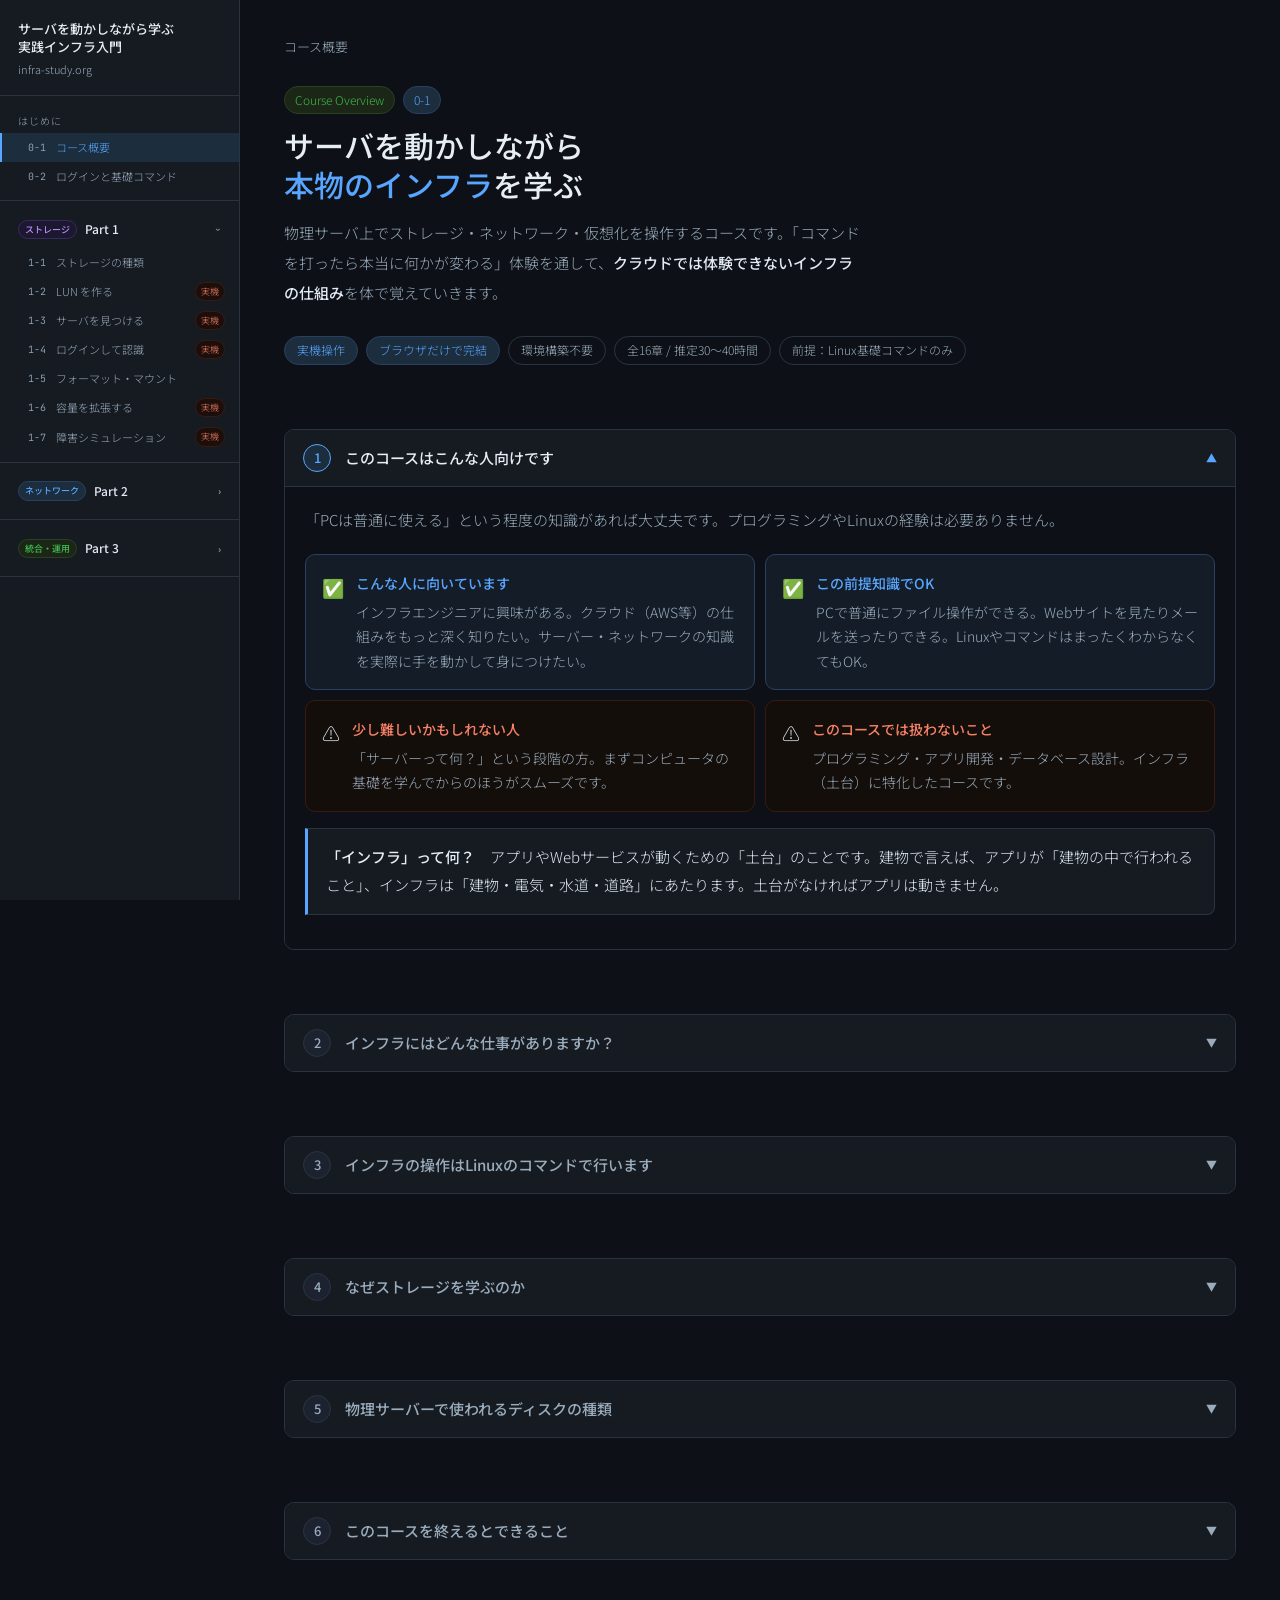
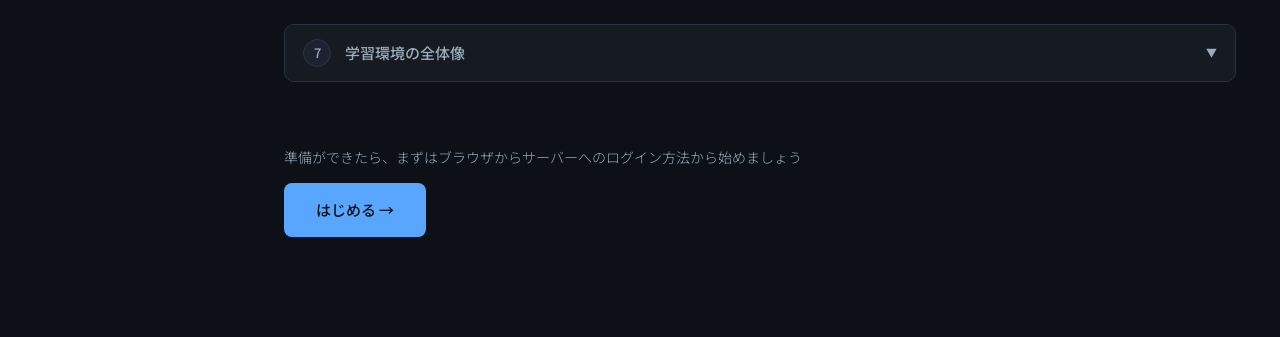
==== commit c72914fd: "index横幅・丸数字修正" ====
--- a/index.html
+++ b/index.html
@@ -127,7 +127,7 @@
 </head>
 <body class="layout-page" data-page="index.html">
 <div class="sb-main-wrap">
-<div class="page-content">
+<div class="content-scroll">
 
   <!-- パンくず（lesson_iscsi_discoveryに合わせた形式） -->
   <div class="breadcrumb" style="margin-bottom:28px">
@@ -155,7 +155,7 @@
   <div class="page-section">
     <div class="step-section open">
       <div class="step-header" onclick="toggleStep(this)">
-        <span class="step-num">①</span>
+        <span class="step-num">1</span>
         <span class="step-title">このコースはこんな人向けです</span>
         <span class="step-chevron">▼</span>
       </div>
@@ -176,7 +176,7 @@
   <div class="page-section">
     <div class="step-section">
       <div class="step-header" onclick="toggleStep(this)">
-        <span class="step-num">②</span>
+        <span class="step-num">2</span>
         <span class="step-title">インフラにはどんな仕事がありますか？</span>
         <span class="step-chevron">▼</span>
       </div>
@@ -211,7 +211,7 @@
   <div class="page-section">
     <div class="step-section">
       <div class="step-header" onclick="toggleStep(this)">
-        <span class="step-num">③</span>
+        <span class="step-num">3</span>
         <span class="step-title">インフラの操作はLinuxのコマンドで行います</span>
         <span class="step-chevron">▼</span>
       </div>
@@ -238,7 +238,7 @@
   <div class="page-section">
     <div class="step-section">
       <div class="step-header" onclick="toggleStep(this)">
-        <span class="step-num">④</span>
+        <span class="step-num">4</span>
         <span class="step-title">なぜストレージを学ぶのか</span>
         <span class="step-chevron">▼</span>
       </div>
@@ -257,7 +257,7 @@
   <div class="page-section">
     <div class="step-section">
       <div class="step-header" onclick="toggleStep(this)">
-        <span class="step-num">⑤</span>
+        <span class="step-num">5</span>
         <span class="step-title">物理サーバーで使われるディスクの種類</span>
         <span class="step-chevron">▼</span>
       </div>
@@ -290,7 +290,7 @@
   <div class="page-section">
     <div class="step-section">
       <div class="step-header" onclick="toggleStep(this)">
-        <span class="step-num">⑥</span>
+        <span class="step-num">6</span>
         <span class="step-title">このコースを終えるとできること</span>
         <span class="step-chevron">▼</span>
       </div>
@@ -310,7 +310,7 @@
   <div class="page-section">
     <div class="step-section">
       <div class="step-header" onclick="toggleStep(this)">
-        <span class="step-num">⑦</span>
+        <span class="step-num">7</span>
         <span class="step-title">学習環境の全体像</span>
         <span class="step-chevron">▼</span>
       </div>
--- a/style.css
+++ b/style.css
@@ -97,7 +97,7 @@
 .panel { display: none; flex: 1; overflow: hidden; flex-direction: column; }
 .panel.active { display: flex; }
 .content-scroll {
-  flex: 1; overflow-y: auto; padding: 36px 44px;
+  flex: 1; overflow-y: auto; padding: 36px 44px 100px;
   scrollbar-width: thin; scrollbar-color: var(--border) transparent;
 }
 .content-scroll::-webkit-scrollbar { width: 4px; }
